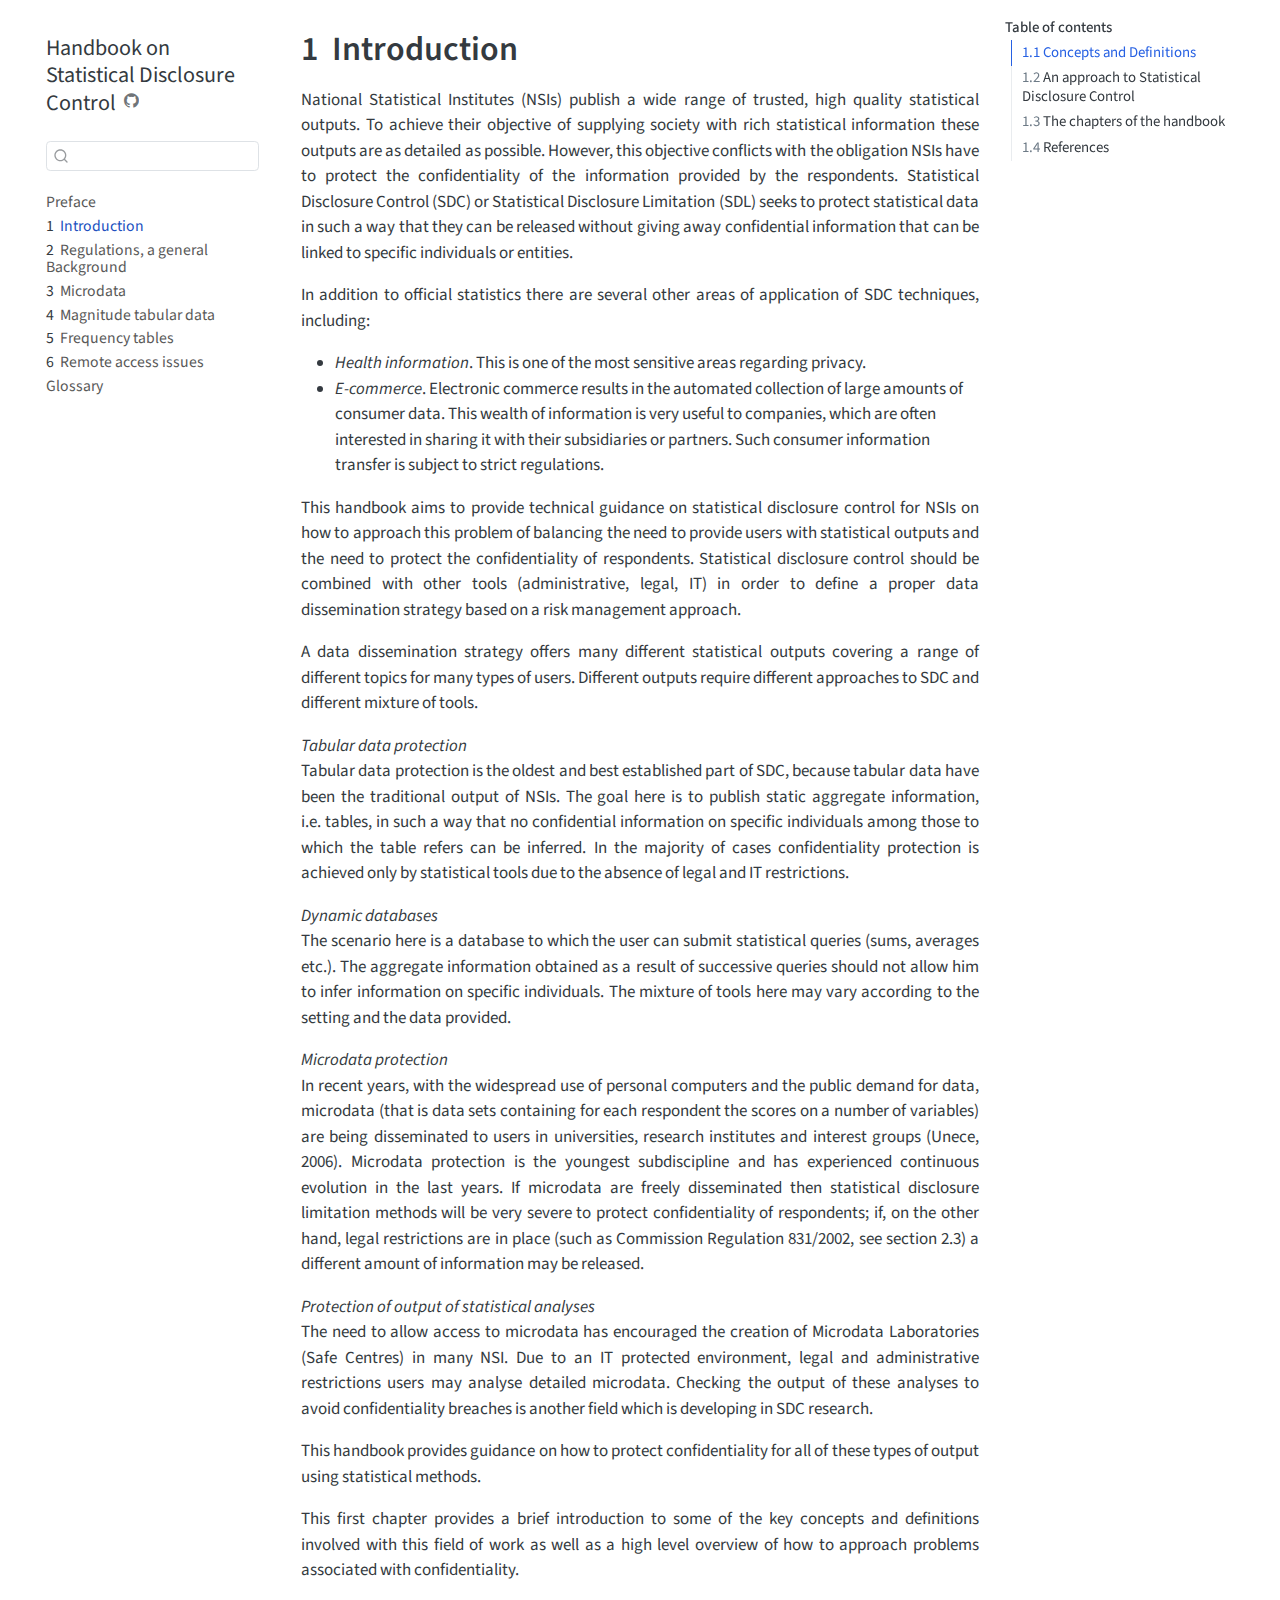
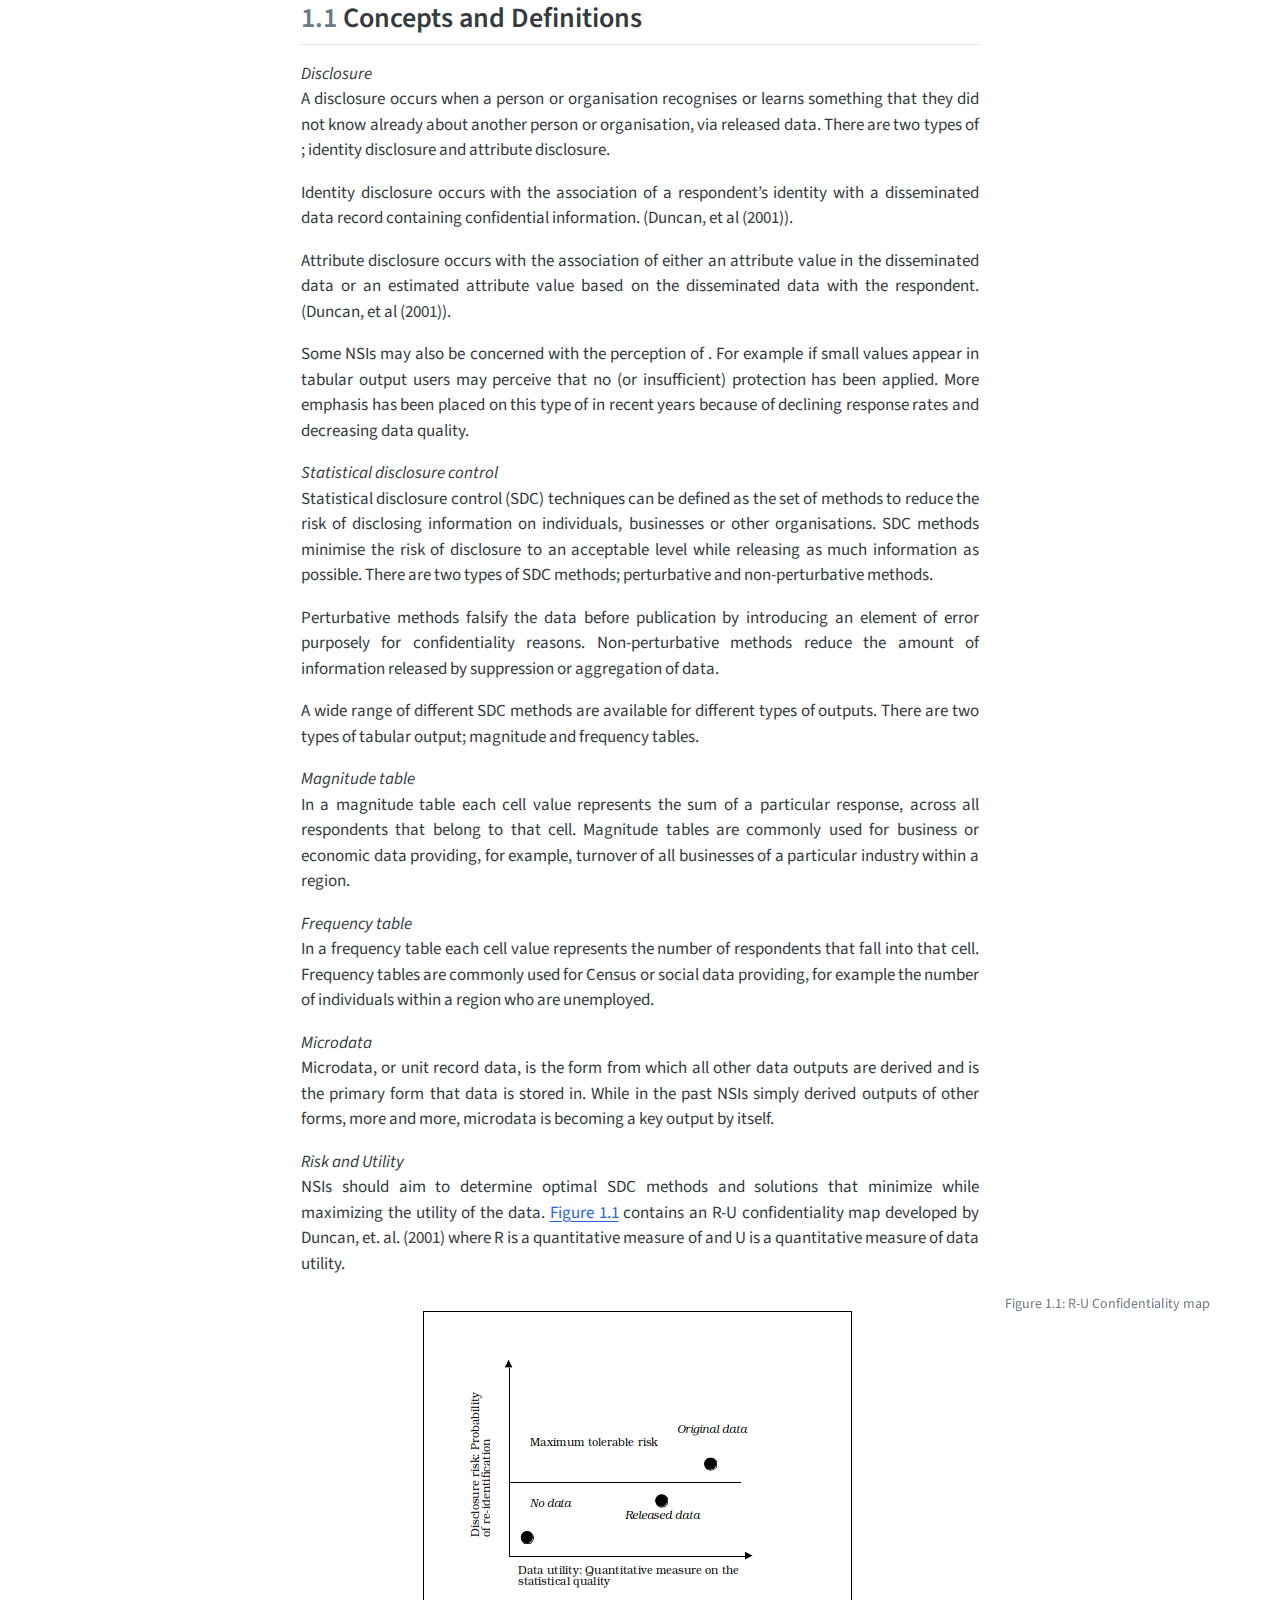
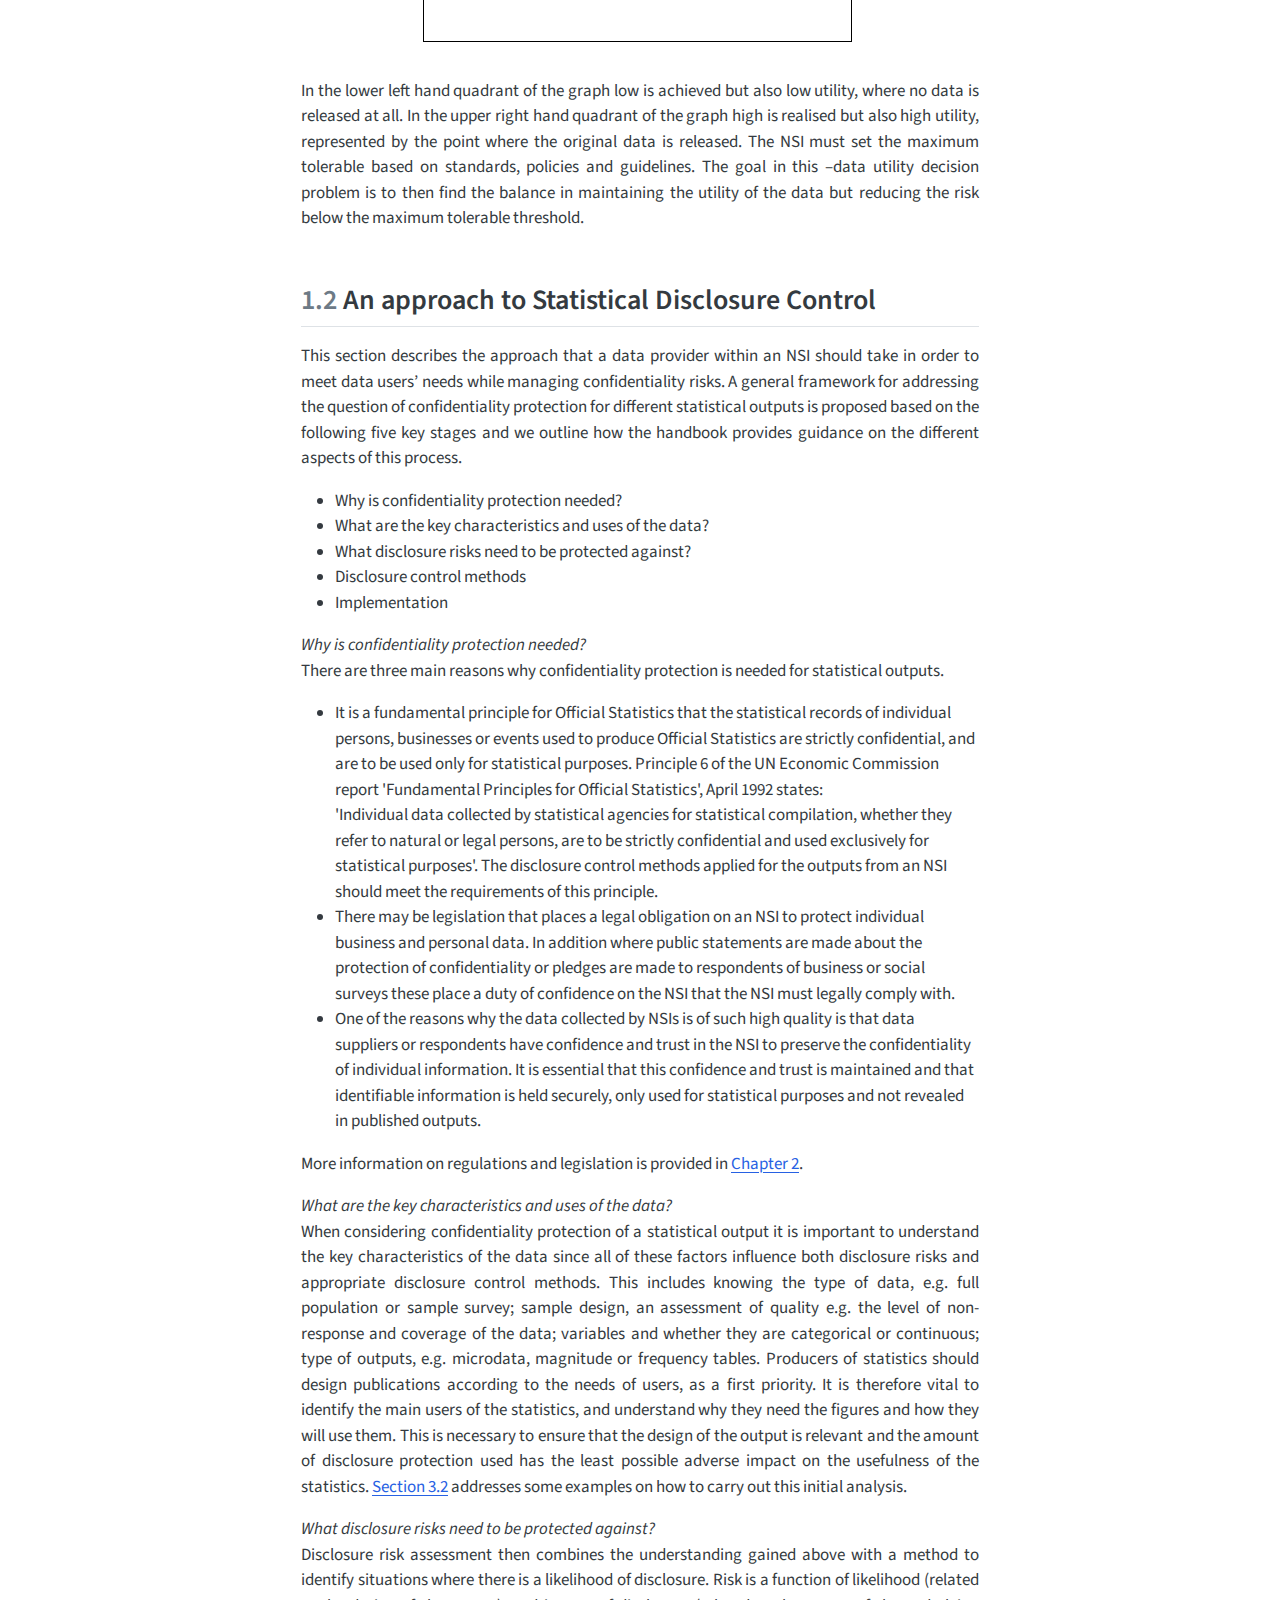
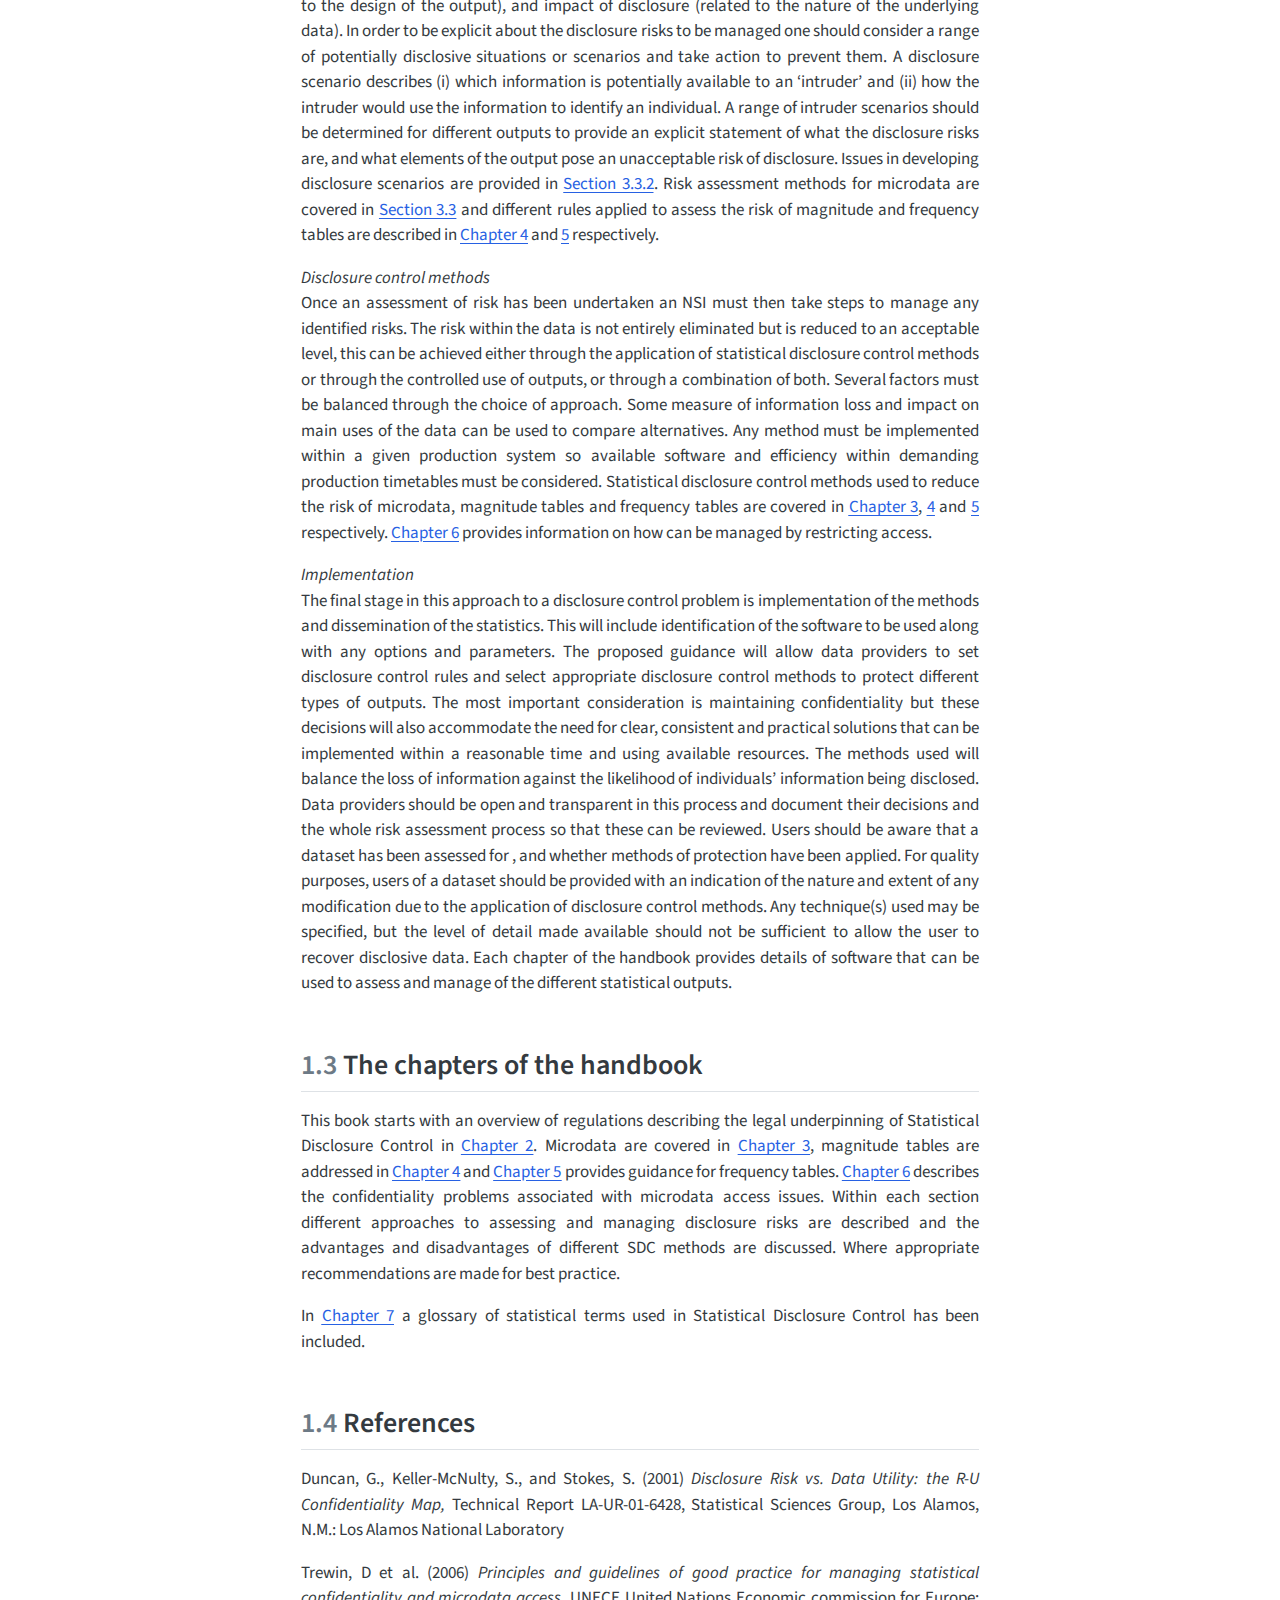
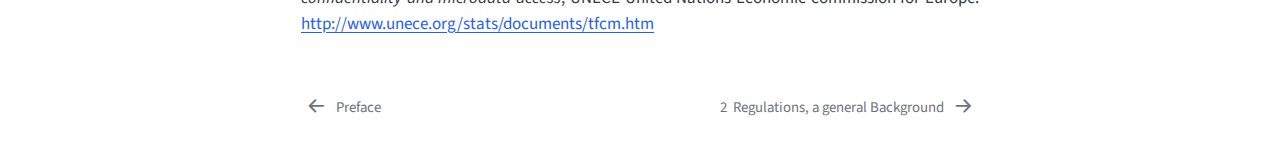
==== 01-Introduction.html @ 97f68f84 "Built site for gh-pages" ====
<!DOCTYPE html>
<html xmlns="http://www.w3.org/1999/xhtml" lang="en" xml:lang="en"><head>

<meta charset="utf-8">
<meta name="generator" content="quarto-1.5.56">

<meta name="viewport" content="width=device-width, initial-scale=1.0, user-scalable=yes">


<title>1&nbsp; Introduction – Handbook on Statistical Disclosure Control</title>
<style>
code{white-space: pre-wrap;}
span.smallcaps{font-variant: small-caps;}
div.columns{display: flex; gap: min(4vw, 1.5em);}
div.column{flex: auto; overflow-x: auto;}
div.hanging-indent{margin-left: 1.5em; text-indent: -1.5em;}
ul.task-list{list-style: none;}
ul.task-list li input[type="checkbox"] {
  width: 0.8em;
  margin: 0 0.8em 0.2em -1em; /* quarto-specific, see https://github.com/quarto-dev/quarto-cli/issues/4556 */ 
  vertical-align: middle;
}
</style>


<script src="site_libs/quarto-nav/quarto-nav.js"></script>
<script src="site_libs/quarto-nav/headroom.min.js"></script>
<script src="site_libs/clipboard/clipboard.min.js"></script>
<script src="site_libs/quarto-search/autocomplete.umd.js"></script>
<script src="site_libs/quarto-search/fuse.min.js"></script>
<script src="site_libs/quarto-search/quarto-search.js"></script>
<meta name="quarto:offset" content="./">
<link href="./02-regulations.html" rel="next">
<link href="./index.html" rel="prev">
<script src="site_libs/quarto-html/quarto.js"></script>
<script src="site_libs/quarto-html/popper.min.js"></script>
<script src="site_libs/quarto-html/tippy.umd.min.js"></script>
<script src="site_libs/quarto-html/anchor.min.js"></script>
<link href="site_libs/quarto-html/tippy.css" rel="stylesheet">
<link href="site_libs/quarto-html/quarto-syntax-highlighting.css" rel="stylesheet" id="quarto-text-highlighting-styles">
<script src="site_libs/bootstrap/bootstrap.min.js"></script>
<link href="site_libs/bootstrap/bootstrap-icons.css" rel="stylesheet">
<link href="site_libs/bootstrap/bootstrap.min.css" rel="stylesheet" id="quarto-bootstrap" data-mode="light">
<script id="quarto-search-options" type="application/json">{
  "location": "sidebar",
  "copy-button": false,
  "collapse-after": 3,
  "panel-placement": "start",
  "type": "textbox",
  "limit": 50,
  "keyboard-shortcut": [
    "f",
    "/",
    "s"
  ],
  "show-item-context": false,
  "language": {
    "search-no-results-text": "No results",
    "search-matching-documents-text": "matching documents",
    "search-copy-link-title": "Copy link to search",
    "search-hide-matches-text": "Hide additional matches",
    "search-more-match-text": "more match in this document",
    "search-more-matches-text": "more matches in this document",
    "search-clear-button-title": "Clear",
    "search-text-placeholder": "",
    "search-detached-cancel-button-title": "Cancel",
    "search-submit-button-title": "Submit",
    "search-label": "Search"
  }
}</script>


</head>

<body class="nav-sidebar floating slimcontent">

<div id="quarto-search-results"></div>
  <header id="quarto-header" class="headroom fixed-top">
  <nav class="quarto-secondary-nav">
    <div class="container-fluid d-flex">
      <button type="button" class="quarto-btn-toggle btn" data-bs-toggle="collapse" role="button" data-bs-target=".quarto-sidebar-collapse-item" aria-controls="quarto-sidebar" aria-expanded="false" aria-label="Toggle sidebar navigation" onclick="if (window.quartoToggleHeadroom) { window.quartoToggleHeadroom(); }">
        <i class="bi bi-layout-text-sidebar-reverse"></i>
      </button>
        <nav class="quarto-page-breadcrumbs" aria-label="breadcrumb"><ol class="breadcrumb"><li class="breadcrumb-item"><a href="./01-Introduction.html"><span class="chapter-number">1</span>&nbsp; <span class="chapter-title">Introduction</span></a></li></ol></nav>
        <a class="flex-grow-1" role="navigation" data-bs-toggle="collapse" data-bs-target=".quarto-sidebar-collapse-item" aria-controls="quarto-sidebar" aria-expanded="false" aria-label="Toggle sidebar navigation" onclick="if (window.quartoToggleHeadroom) { window.quartoToggleHeadroom(); }">      
        </a>
      <button type="button" class="btn quarto-search-button" aria-label="Search" onclick="window.quartoOpenSearch();">
        <i class="bi bi-search"></i>
      </button>
    </div>
  </nav>
</header>
<!-- content -->
<div id="quarto-content" class="quarto-container page-columns page-rows-contents page-layout-article">
<!-- sidebar -->
  <nav id="quarto-sidebar" class="sidebar collapse collapse-horizontal quarto-sidebar-collapse-item sidebar-navigation floating overflow-auto">
    <div class="pt-lg-2 mt-2 text-left sidebar-header">
    <div class="sidebar-title mb-0 py-0">
      <a href="./">Handbook on Statistical Disclosure Control</a> 
        <div class="sidebar-tools-main">
    <a href="https://github.com/julienjamme/handbook_sdc_from_doc_to_md" title="Source Code" class="quarto-navigation-tool px-1" aria-label="Source Code"><i class="bi bi-github"></i></a>
</div>
    </div>
      </div>
        <div class="mt-2 flex-shrink-0 align-items-center">
        <div class="sidebar-search">
        <div id="quarto-search" class="" title="Search"></div>
        </div>
        </div>
    <div class="sidebar-menu-container"> 
    <ul class="list-unstyled mt-1">
        <li class="sidebar-item">
  <div class="sidebar-item-container"> 
  <a href="./index.html" class="sidebar-item-text sidebar-link">
 <span class="menu-text">Preface</span></a>
  </div>
</li>
        <li class="sidebar-item">
  <div class="sidebar-item-container"> 
  <a href="./01-Introduction.html" class="sidebar-item-text sidebar-link active">
 <span class="menu-text"><span class="chapter-number">1</span>&nbsp; <span class="chapter-title">Introduction</span></span></a>
  </div>
</li>
        <li class="sidebar-item">
  <div class="sidebar-item-container"> 
  <a href="./02-regulations.html" class="sidebar-item-text sidebar-link">
 <span class="menu-text"><span class="chapter-number">2</span>&nbsp; <span class="chapter-title">Regulations, a general Background</span></span></a>
  </div>
</li>
        <li class="sidebar-item">
  <div class="sidebar-item-container"> 
  <a href="./03-microdata.html" class="sidebar-item-text sidebar-link">
 <span class="menu-text"><span class="chapter-number">3</span>&nbsp; <span class="chapter-title">Microdata</span></span></a>
  </div>
</li>
        <li class="sidebar-item">
  <div class="sidebar-item-container"> 
  <a href="./04-magnitude-tabular-data.html" class="sidebar-item-text sidebar-link">
 <span class="menu-text"><span class="chapter-number">4</span>&nbsp; <span class="chapter-title">Magnitude tabular data</span></span></a>
  </div>
</li>
        <li class="sidebar-item">
  <div class="sidebar-item-container"> 
  <a href="./05-frequency-tables.html" class="sidebar-item-text sidebar-link">
 <span class="menu-text"><span class="chapter-number">5</span>&nbsp; <span class="chapter-title">Frequency tables</span></span></a>
  </div>
</li>
        <li class="sidebar-item">
  <div class="sidebar-item-container"> 
  <a href="./06-remote-access-issues.html" class="sidebar-item-text sidebar-link">
 <span class="menu-text"><span class="chapter-number">6</span>&nbsp; <span class="chapter-title">Remote access issues</span></span></a>
  </div>
</li>
        <li class="sidebar-item">
  <div class="sidebar-item-container"> 
  <a href="./07-glossary.html" class="sidebar-item-text sidebar-link">
 <span class="menu-text">Glossary</span></a>
  </div>
</li>
    </ul>
    </div>
</nav>
<div id="quarto-sidebar-glass" class="quarto-sidebar-collapse-item" data-bs-toggle="collapse" data-bs-target=".quarto-sidebar-collapse-item"></div>
<!-- margin-sidebar -->
    <div id="quarto-margin-sidebar" class="sidebar margin-sidebar">
        <nav id="TOC" role="doc-toc" class="toc-active">
    <h2 id="toc-title">Table of contents</h2>
   
  <ul>
  <li><a href="#sec-concepts-and-definitions" id="toc-sec-concepts-and-definitions" class="nav-link active" data-scroll-target="#sec-concepts-and-definitions"><span class="header-section-number">1.1</span> Concepts and Definitions</a></li>
  <li><a href="#sec-5-stages" id="toc-sec-5-stages" class="nav-link" data-scroll-target="#sec-5-stages"><span class="header-section-number">1.2</span> An approach to Statistical Disclosure Control</a></li>
  <li><a href="#the-chapters-of-the-handbook" id="toc-the-chapters-of-the-handbook" class="nav-link" data-scroll-target="#the-chapters-of-the-handbook"><span class="header-section-number">1.3</span> The chapters of the handbook</a></li>
  <li><a href="#references" id="toc-references" class="nav-link" data-scroll-target="#references"><span class="header-section-number">1.4</span> References</a></li>
  </ul>
</nav>
    </div>
<!-- main -->
<main class="content page-columns page-full" id="quarto-document-content">

<header id="title-block-header" class="quarto-title-block default">
<div class="quarto-title">
<h1 class="title"><span class="chapter-number">1</span>&nbsp; <span class="chapter-title">Introduction</span></h1>
</div>



<div class="quarto-title-meta">

    
  
    
  </div>
  


</header>


<p>National Statistical Institutes (NSIs) publish a wide range of trusted, high quality statistical outputs. To achieve their objective of supplying society with rich statistical information these outputs are as detailed as possible. However, this objective conflicts with the obligation NSIs have to protect the confidentiality of the information provided by the respondents. Statistical Disclosure Control (SDC) or Statistical Disclosure Limitation (SDL) seeks to protect statistical data in such a way that they can be released without giving away confidential information that can be linked to specific individuals or entities.</p>
<p>In addition to official statistics there are several other areas of application of SDC techniques, including:</p>
<ul>
<li><em>Health information</em>. This is one of the most sensitive areas regarding privacy.</li>
<li><em>E-commerce</em>. Electronic commerce results in the automated collection of large amounts of consumer data. This wealth of information is very useful to companies, which are often interested in sharing it with their subsidiaries or partners. Such consumer information transfer is subject to strict regulations.</li>
</ul>
<p>This handbook aims to provide technical guidance on statistical disclosure control for NSIs on how to approach this problem of balancing the need to provide users with statistical outputs and the need to protect the confidentiality of respondents. Statistical disclosure control should be combined with other tools (administrative, legal, IT) in order to define a proper data dissemination strategy based on a risk management approach.</p>
<p>A data dissemination strategy offers many different statistical outputs covering a range of different topics for many types of users. Different outputs require different approaches to SDC and different mixture of tools.</p>
<p><em>Tabular data protection</em><br>
Tabular data protection is the oldest and best established part of SDC, because tabular data have been the traditional output of NSIs. The goal here is to publish static aggregate information, i.e.&nbsp;tables, in such a way that no confidential information on specific individuals among those to which the table refers can be inferred. In the majority of cases confidentiality protection is achieved only by statistical tools due to the absence of legal and IT restrictions.</p>
<p><em>Dynamic databases</em><br>
The scenario here is a database to which the user can submit statistical queries (sums, averages etc.). The aggregate information obtained as a result of successive queries should not allow him to infer information on specific individuals. The mixture of tools here may vary according to the setting and the data provided.</p>
<p><em>Microdata protection</em><br>
In recent years, with the widespread use of personal computers and the public demand for data, microdata (that is data sets containing for each respondent the scores on a number of variables) are being disseminated to users in universities, research institutes and interest groups (Unece, 2006). Microdata protection is the youngest subdiscipline and has experienced continuous evolution in the last years. If microdata are freely disseminated then statistical disclosure limitation methods will be very severe to protect confidentiality of respondents; if, on the other hand, legal restrictions are in place (such as Commission Regulation 831/2002, see section 2.3) a different amount of information may be released.</p>
<p><em>Protection of output of statistical analyses</em><br>
The need to allow access to microdata has encouraged the creation of Microdata Laboratories (Safe Centres) in many NSI. Due to an IT protected environment, legal and administrative restrictions users may analyse detailed microdata. Checking the output of these analyses to avoid confidentiality breaches is another field which is developing in SDC research.</p>
<p>This handbook provides guidance on how to protect confidentiality for all of these types of output using statistical methods.</p>
<p>This first chapter provides a brief introduction to some of the key concepts and definitions involved with this field of work as well as a high level overview of how to approach problems associated with confidentiality.</p>
<section id="sec-concepts-and-definitions" class="level2 page-columns page-full" data-number="1.1">
<h2 data-number="1.1" class="anchored" data-anchor-id="sec-concepts-and-definitions"><span class="header-section-number">1.1</span> Concepts and Definitions</h2>
<p><em>Disclosure</em><br>
A disclosure occurs when a person or organisation recognises or learns something that they did not know already about another person or organisation, via released data. There are two types of ; identity disclosure and attribute disclosure.</p>
<p>Identity disclosure occurs with the association of a respondent’s identity with a disseminated data record containing confidential information. (Duncan, et al (2001)).</p>
<p>Attribute disclosure occurs with the association of either an attribute value in the disseminated data or an estimated attribute value based on the disseminated data with the respondent. (Duncan, et al (2001)).</p>
<p>Some NSIs may also be concerned with the perception of . For example if small values appear in tabular output users may perceive that no (or insufficient) protection has been applied. More emphasis has been placed on this type of in recent years because of declining response rates and decreasing data quality.</p>
<p><em>Statistical disclosure control</em><br>
Statistical disclosure control (SDC) techniques can be defined as the set of methods to reduce the risk of disclosing information on individuals, businesses or other organisations. SDC methods minimise the risk of disclosure to an acceptable level while releasing as much information as possible. There are two types of SDC methods; perturbative and non-perturbative methods.</p>
<p>Perturbative methods falsify the data before publication by introducing an element of error purposely for confidentiality reasons. Non-perturbative methods reduce the amount of information released by suppression or aggregation of data.</p>
<p>A wide range of different SDC methods are available for different types of outputs. There are two types of tabular output; magnitude and frequency tables.</p>
<p><em>Magnitude table</em><br>
In a magnitude table each cell value represents the sum of a particular response, across all respondents that belong to that cell. Magnitude tables are commonly used for business or economic data providing, for example, turnover of all businesses of a particular industry within a region.</p>
<p><em>Frequency table</em><br>
In a frequency table each cell value represents the number of respondents that fall into that cell. Frequency tables are commonly used for Census or social data providing, for example the number of individuals within a region who are unemployed.</p>
<p><em>Microdata</em><br>
Microdata, or unit record data, is the form from which all other data outputs are derived and is the primary form that data is stored in. While in the past NSIs simply derived outputs of other forms, more and more, microdata is becoming a key output by itself.</p>
<p><em>Risk and Utility</em><br>
NSIs should aim to determine optimal SDC methods and solutions that minimize while maximizing the utility of the data. <a href="#fig-R-U-map" class="quarto-xref">Figure&nbsp;<span>1.1</span></a> contains an R-U confidentiality map developed by Duncan, et. al.&nbsp;(2001) where R is a quantitative measure of and U is a quantitative measure of data utility.</p>
<div id="fig-R-U-map" class="quarto-float quarto-figure quarto-figure-center anchored page-columns page-full">
<figure class="quarto-float quarto-float-fig figure page-columns page-full">
<div aria-describedby="fig-R-U-map-caption-0ceaefa1-69ba-4598-a22c-09a6ac19f8ca">
<img src="Images/media/intro_RU_map.png" class="img-fluid figure-img">
</div>
<figcaption class="quarto-float-caption-margin quarto-float-caption quarto-float-fig margin-caption" id="fig-R-U-map-caption-0ceaefa1-69ba-4598-a22c-09a6ac19f8ca">
Figure&nbsp;1.1: R-U Confidentiality map
</figcaption>
</figure>
</div>
<p>In the lower left hand quadrant of the graph low is achieved but also low utility, where no data is released at all. In the upper right hand quadrant of the graph high is realised but also high utility, represented by the point where the original data is released. The NSI must set the maximum tolerable based on standards, policies and guidelines. The goal in this –data utility decision problem is to then find the balance in maintaining the utility of the data but reducing the risk below the maximum tolerable threshold.</p>
</section>
<section id="sec-5-stages" class="level2" data-number="1.2">
<h2 data-number="1.2" class="anchored" data-anchor-id="sec-5-stages"><span class="header-section-number">1.2</span> An approach to Statistical Disclosure Control</h2>
<p>This section describes the approach that a data provider within an NSI should take in order to meet data users’ needs while managing confidentiality risks. A general framework for addressing the question of confidentiality protection for different statistical outputs is proposed based on the following five key stages and we outline how the handbook provides guidance on the different aspects of this process.</p>
<ul>
<li>Why is confidentiality protection needed?</li>
<li>What are the key characteristics and uses of the data?</li>
<li>What disclosure risks need to be protected against?</li>
<li>Disclosure control methods</li>
<li>Implementation</li>
</ul>
<p><em>Why is confidentiality protection needed?</em><br>
There are three main reasons why confidentiality protection is needed for statistical outputs.</p>
<ul>
<li>It is a fundamental principle for Official Statistics that the statistical records of individual persons, businesses or events used to produce Official Statistics are strictly confidential, and are to be used only for statistical purposes. Principle 6 of the UN Economic Commission report 'Fundamental Principles for Official Statistics', April 1992 states:<br>
'Individual data collected by statistical agencies for statistical compilation, whether they refer to natural or legal persons, are to be strictly confidential and used exclusively for statistical purposes'. The disclosure control methods applied for the outputs from an NSI should meet the requirements of this principle.</li>
<li>There may be legislation that places a legal obligation on an NSI to protect individual business and personal data. In addition where public statements are made about the protection of confidentiality or pledges are made to respondents of business or social surveys these place a duty of confidence on the NSI that the NSI must legally comply with.</li>
<li>One of the reasons why the data collected by NSIs is of such high quality is that data suppliers or respondents have confidence and trust in the NSI to preserve the confidentiality of individual information. It is essential that this confidence and trust is maintained and that identifiable information is held securely, only used for statistical purposes and not revealed in published outputs.</li>
</ul>
<p>More information on regulations and legislation is provided in <a href="02-regulations.html"><u>Chapter 2</u></a>.</p>
<p><em>What are the key characteristics and uses of the data?</em><br>
When considering confidentiality protection of a statistical output it is important to understand the key characteristics of the data since all of these factors influence both disclosure risks and appropriate disclosure control methods. This includes knowing the type of data, e.g.&nbsp;full population or sample survey; sample design, an assessment of quality e.g.&nbsp;the level of non-response and coverage of the data; variables and whether they are categorical or continuous; type of outputs, e.g.&nbsp;microdata, magnitude or frequency tables. Producers of statistics should design publications according to the needs of users, as a first priority. It is therefore vital to identify the main users of the statistics, and understand why they need the figures and how they will use them. This is necessary to ensure that the design of the output is relevant and the amount of disclosure protection used has the least possible adverse impact on the usefulness of the statistics. <a href="03-microdata.html#sec-roadmap" class="quarto-xref"><span>Section 3.2</span></a> addresses some examples on how to carry out this initial analysis.</p>
<p><em>What disclosure risks need to be protected against?</em><br>
Disclosure risk assessment then combines the understanding gained above with a method to identify situations where there is a likelihood of disclosure. Risk is a function of likelihood (related to the design of the output), and impact of disclosure (related to the nature of the underlying data). In order to be explicit about the disclosure risks to be managed one should consider a range of potentially disclosive situations or scenarios and take action to prevent them. A disclosure scenario describes (i) which information is potentially available to an ‘intruder’ and (ii) how the intruder would use the information to identify an individual. A range of intruder scenarios should be determined for different outputs to provide an explicit statement of what the disclosure risks are, and what elements of the output pose an unacceptable risk of disclosure. Issues in developing disclosure scenarios are provided in <a href="03-microdata.html#sec-disclosure-risk-scenarios" class="quarto-xref"><span>Section 3.3.2</span></a>. Risk assessment methods for microdata are covered in <a href="03-microdata.html#sec-risk-assessment" class="quarto-xref"><span>Section 3.3</span></a> and different rules applied to assess the risk of magnitude and frequency tables are described in <a href="04-magnitude-tabular-data.html"><u>Chapter 4</u></a> and <a href="05-frequency-tables.html"><u>5</u></a> respectively.</p>
<p><em>Disclosure control methods</em><br>
Once an assessment of risk has been undertaken an NSI must then take steps to manage any identified risks. The risk within the data is not entirely eliminated but is reduced to an acceptable level, this can be achieved either through the application of statistical disclosure control methods or through the controlled use of outputs, or through a combination of both. Several factors must be balanced through the choice of approach. Some measure of information loss and impact on main uses of the data can be used to compare alternatives. Any method must be implemented within a given production system so available software and efficiency within demanding production timetables must be considered. Statistical disclosure control methods used to reduce the risk of microdata, magnitude tables and frequency tables are covered in <a href="03-microdata.html"><u>Chapter 3</u></a>, <a href="04-magnitude-tabular-data.html"><u>4</u></a> and <a href="05-frequency-tables.html"><u>5</u></a> respectively. <a href="06-remote-access-issues.html"><u>Chapter 6</u></a> provides information on how can be managed by restricting access.</p>
<p><em>Implementation</em><br>
The final stage in this approach to a disclosure control problem is implementation of the methods and dissemination of the statistics. This will include identification of the software to be used along with any options and parameters. The proposed guidance will allow data providers to set disclosure control rules and select appropriate disclosure control methods to protect different types of outputs. The most important consideration is maintaining confidentiality but these decisions will also accommodate the need for clear, consistent and practical solutions that can be implemented within a reasonable time and using available resources. The methods used will balance the loss of information against the likelihood of individuals’ information being disclosed. Data providers should be open and transparent in this process and document their decisions and the whole risk assessment process so that these can be reviewed. Users should be aware that a dataset has been assessed for , and whether methods of protection have been applied. For quality purposes, users of a dataset should be provided with an indication of the nature and extent of any modification due to the application of disclosure control methods. Any technique(s) used may be specified, but the level of detail made available should not be sufficient to allow the user to recover disclosive data. Each chapter of the handbook provides details of software that can be used to assess and manage of the different statistical outputs.</p>
</section>
<section id="the-chapters-of-the-handbook" class="level2" data-number="1.3">
<h2 data-number="1.3" class="anchored" data-anchor-id="the-chapters-of-the-handbook"><span class="header-section-number">1.3</span> The chapters of the handbook</h2>
<p>This book starts with an overview of regulations describing the legal underpinning of Statistical Disclosure Control in <a href="02-regulations.html"><u>Chapter 2</u></a>. Microdata are covered in <a href="03-microdata.html"><u>Chapter 3</u></a>, magnitude tables are addressed in <a href="04-magnitude-tabular-data.html"><u>Chapter 4</u></a> and <a href="05-frequency-tables.html"><u>Chapter 5</u></a> provides guidance for frequency tables. <a href="06-remote-access-issues.html"><u>Chapter 6</u></a> describes the confidentiality problems associated with microdata access issues. Within each section different approaches to assessing and managing disclosure risks are described and the advantages and disadvantages of different SDC methods are discussed. Where appropriate recommendations are made for best practice.</p>
<p>In <a href="07-glossary.html"><u>Chapter 7</u></a> a glossary of statistical terms used in Statistical Disclosure Control has been included.</p>
</section>
<section id="references" class="level2" data-number="1.4">
<h2 data-number="1.4" class="anchored" data-anchor-id="references"><span class="header-section-number">1.4</span> References</h2>
<p>Duncan, G., Keller-McNulty, S., and Stokes, S. (2001) <em>Disclosure Risk vs.&nbsp;Data Utility: the R-U Confidentiality Map,</em> Technical Report LA-UR-01-6428, Statistical Sciences Group, Los Alamos, N.M.: Los Alamos National Laboratory</p>
<p>Trewin, D et al.&nbsp;(2006) <em>Principles and guidelines of good practice for managing statistical confidentiality and microdata access</em>, UNECE United Nations Economic commission for Europe: <a href="http://www.unece.org/stats/documents/tfcm.htm"><u>http://www.unece.org/stats/documents/tfcm.htm</u></a></p>


</section>

</main> <!-- /main -->
<script id="quarto-html-after-body" type="application/javascript">
window.document.addEventListener("DOMContentLoaded", function (event) {
  const toggleBodyColorMode = (bsSheetEl) => {
    const mode = bsSheetEl.getAttribute("data-mode");
    const bodyEl = window.document.querySelector("body");
    if (mode === "dark") {
      bodyEl.classList.add("quarto-dark");
      bodyEl.classList.remove("quarto-light");
    } else {
      bodyEl.classList.add("quarto-light");
      bodyEl.classList.remove("quarto-dark");
    }
  }
  const toggleBodyColorPrimary = () => {
    const bsSheetEl = window.document.querySelector("link#quarto-bootstrap");
    if (bsSheetEl) {
      toggleBodyColorMode(bsSheetEl);
    }
  }
  toggleBodyColorPrimary();  
  const icon = "";
  const anchorJS = new window.AnchorJS();
  anchorJS.options = {
    placement: 'right',
    icon: icon
  };
  anchorJS.add('.anchored');
  const isCodeAnnotation = (el) => {
    for (const clz of el.classList) {
      if (clz.startsWith('code-annotation-')) {                     
        return true;
      }
    }
    return false;
  }
  const onCopySuccess = function(e) {
    // button target
    const button = e.trigger;
    // don't keep focus
    button.blur();
    // flash "checked"
    button.classList.add('code-copy-button-checked');
    var currentTitle = button.getAttribute("title");
    button.setAttribute("title", "Copied!");
    let tooltip;
    if (window.bootstrap) {
      button.setAttribute("data-bs-toggle", "tooltip");
      button.setAttribute("data-bs-placement", "left");
      button.setAttribute("data-bs-title", "Copied!");
      tooltip = new bootstrap.Tooltip(button, 
        { trigger: "manual", 
          customClass: "code-copy-button-tooltip",
          offset: [0, -8]});
      tooltip.show();    
    }
    setTimeout(function() {
      if (tooltip) {
        tooltip.hide();
        button.removeAttribute("data-bs-title");
        button.removeAttribute("data-bs-toggle");
        button.removeAttribute("data-bs-placement");
      }
      button.setAttribute("title", currentTitle);
      button.classList.remove('code-copy-button-checked');
    }, 1000);
    // clear code selection
    e.clearSelection();
  }
  const getTextToCopy = function(trigger) {
      const codeEl = trigger.previousElementSibling.cloneNode(true);
      for (const childEl of codeEl.children) {
        if (isCodeAnnotation(childEl)) {
          childEl.remove();
        }
      }
      return codeEl.innerText;
  }
  const clipboard = new window.ClipboardJS('.code-copy-button:not([data-in-quarto-modal])', {
    text: getTextToCopy
  });
  clipboard.on('success', onCopySuccess);
  if (window.document.getElementById('quarto-embedded-source-code-modal')) {
    // For code content inside modals, clipBoardJS needs to be initialized with a container option
    // TODO: Check when it could be a function (https://github.com/zenorocha/clipboard.js/issues/860)
    const clipboardModal = new window.ClipboardJS('.code-copy-button[data-in-quarto-modal]', {
      text: getTextToCopy,
      container: window.document.getElementById('quarto-embedded-source-code-modal')
    });
    clipboardModal.on('success', onCopySuccess);
  }
    var localhostRegex = new RegExp(/^(?:http|https):\/\/localhost\:?[0-9]*\//);
    var mailtoRegex = new RegExp(/^mailto:/);
      var filterRegex = new RegExp('/' + window.location.host + '/');
    var isInternal = (href) => {
        return filterRegex.test(href) || localhostRegex.test(href) || mailtoRegex.test(href);
    }
    // Inspect non-navigation links and adorn them if external
 	var links = window.document.querySelectorAll('a[href]:not(.nav-link):not(.navbar-brand):not(.toc-action):not(.sidebar-link):not(.sidebar-item-toggle):not(.pagination-link):not(.no-external):not([aria-hidden]):not(.dropdown-item):not(.quarto-navigation-tool):not(.about-link)');
    for (var i=0; i<links.length; i++) {
      const link = links[i];
      if (!isInternal(link.href)) {
        // undo the damage that might have been done by quarto-nav.js in the case of
        // links that we want to consider external
        if (link.dataset.originalHref !== undefined) {
          link.href = link.dataset.originalHref;
        }
      }
    }
  function tippyHover(el, contentFn, onTriggerFn, onUntriggerFn) {
    const config = {
      allowHTML: true,
      maxWidth: 500,
      delay: 100,
      arrow: false,
      appendTo: function(el) {
          return el.parentElement;
      },
      interactive: true,
      interactiveBorder: 10,
      theme: 'quarto',
      placement: 'bottom-start',
    };
    if (contentFn) {
      config.content = contentFn;
    }
    if (onTriggerFn) {
      config.onTrigger = onTriggerFn;
    }
    if (onUntriggerFn) {
      config.onUntrigger = onUntriggerFn;
    }
    window.tippy(el, config); 
  }
  const noterefs = window.document.querySelectorAll('a[role="doc-noteref"]');
  for (var i=0; i<noterefs.length; i++) {
    const ref = noterefs[i];
    tippyHover(ref, function() {
      // use id or data attribute instead here
      let href = ref.getAttribute('data-footnote-href') || ref.getAttribute('href');
      try { href = new URL(href).hash; } catch {}
      const id = href.replace(/^#\/?/, "");
      const note = window.document.getElementById(id);
      if (note) {
        return note.innerHTML;
      } else {
        return "";
      }
    });
  }
  const xrefs = window.document.querySelectorAll('a.quarto-xref');
  const processXRef = (id, note) => {
    // Strip column container classes
    const stripColumnClz = (el) => {
      el.classList.remove("page-full", "page-columns");
      if (el.children) {
        for (const child of el.children) {
          stripColumnClz(child);
        }
      }
    }
    stripColumnClz(note)
    if (id === null || id.startsWith('sec-')) {
      // Special case sections, only their first couple elements
      const container = document.createElement("div");
      if (note.children && note.children.length > 2) {
        container.appendChild(note.children[0].cloneNode(true));
        for (let i = 1; i < note.children.length; i++) {
          const child = note.children[i];
          if (child.tagName === "P" && child.innerText === "") {
            continue;
          } else {
            container.appendChild(child.cloneNode(true));
            break;
          }
        }
        if (window.Quarto?.typesetMath) {
          window.Quarto.typesetMath(container);
        }
        return container.innerHTML
      } else {
        if (window.Quarto?.typesetMath) {
          window.Quarto.typesetMath(note);
        }
        return note.innerHTML;
      }
    } else {
      // Remove any anchor links if they are present
      const anchorLink = note.querySelector('a.anchorjs-link');
      if (anchorLink) {
        anchorLink.remove();
      }
      if (window.Quarto?.typesetMath) {
        window.Quarto.typesetMath(note);
      }
      // TODO in 1.5, we should make sure this works without a callout special case
      if (note.classList.contains("callout")) {
        return note.outerHTML;
      } else {
        return note.innerHTML;
      }
    }
  }
  for (var i=0; i<xrefs.length; i++) {
    const xref = xrefs[i];
    tippyHover(xref, undefined, function(instance) {
      instance.disable();
      let url = xref.getAttribute('href');
      let hash = undefined; 
      if (url.startsWith('#')) {
        hash = url;
      } else {
        try { hash = new URL(url).hash; } catch {}
      }
      if (hash) {
        const id = hash.replace(/^#\/?/, "");
        const note = window.document.getElementById(id);
        if (note !== null) {
          try {
            const html = processXRef(id, note.cloneNode(true));
            instance.setContent(html);
          } finally {
            instance.enable();
            instance.show();
          }
        } else {
          // See if we can fetch this
          fetch(url.split('#')[0])
          .then(res => res.text())
          .then(html => {
            const parser = new DOMParser();
            const htmlDoc = parser.parseFromString(html, "text/html");
            const note = htmlDoc.getElementById(id);
            if (note !== null) {
              const html = processXRef(id, note);
              instance.setContent(html);
            } 
          }).finally(() => {
            instance.enable();
            instance.show();
          });
        }
      } else {
        // See if we can fetch a full url (with no hash to target)
        // This is a special case and we should probably do some content thinning / targeting
        fetch(url)
        .then(res => res.text())
        .then(html => {
          const parser = new DOMParser();
          const htmlDoc = parser.parseFromString(html, "text/html");
          const note = htmlDoc.querySelector('main.content');
          if (note !== null) {
            // This should only happen for chapter cross references
            // (since there is no id in the URL)
            // remove the first header
            if (note.children.length > 0 && note.children[0].tagName === "HEADER") {
              note.children[0].remove();
            }
            const html = processXRef(null, note);
            instance.setContent(html);
          } 
        }).finally(() => {
          instance.enable();
          instance.show();
        });
      }
    }, function(instance) {
    });
  }
      let selectedAnnoteEl;
      const selectorForAnnotation = ( cell, annotation) => {
        let cellAttr = 'data-code-cell="' + cell + '"';
        let lineAttr = 'data-code-annotation="' +  annotation + '"';
        const selector = 'span[' + cellAttr + '][' + lineAttr + ']';
        return selector;
      }
      const selectCodeLines = (annoteEl) => {
        const doc = window.document;
        const targetCell = annoteEl.getAttribute("data-target-cell");
        const targetAnnotation = annoteEl.getAttribute("data-target-annotation");
        const annoteSpan = window.document.querySelector(selectorForAnnotation(targetCell, targetAnnotation));
        const lines = annoteSpan.getAttribute("data-code-lines").split(",");
        const lineIds = lines.map((line) => {
          return targetCell + "-" + line;
        })
        let top = null;
        let height = null;
        let parent = null;
        if (lineIds.length > 0) {
            //compute the position of the single el (top and bottom and make a div)
            const el = window.document.getElementById(lineIds[0]);
            top = el.offsetTop;
            height = el.offsetHeight;
            parent = el.parentElement.parentElement;
          if (lineIds.length > 1) {
            const lastEl = window.document.getElementById(lineIds[lineIds.length - 1]);
            const bottom = lastEl.offsetTop + lastEl.offsetHeight;
            height = bottom - top;
          }
          if (top !== null && height !== null && parent !== null) {
            // cook up a div (if necessary) and position it 
            let div = window.document.getElementById("code-annotation-line-highlight");
            if (div === null) {
              div = window.document.createElement("div");
              div.setAttribute("id", "code-annotation-line-highlight");
              div.style.position = 'absolute';
              parent.appendChild(div);
            }
            div.style.top = top - 2 + "px";
            div.style.height = height + 4 + "px";
            div.style.left = 0;
            let gutterDiv = window.document.getElementById("code-annotation-line-highlight-gutter");
            if (gutterDiv === null) {
              gutterDiv = window.document.createElement("div");
              gutterDiv.setAttribute("id", "code-annotation-line-highlight-gutter");
              gutterDiv.style.position = 'absolute';
              const codeCell = window.document.getElementById(targetCell);
              const gutter = codeCell.querySelector('.code-annotation-gutter');
              gutter.appendChild(gutterDiv);
            }
            gutterDiv.style.top = top - 2 + "px";
            gutterDiv.style.height = height + 4 + "px";
          }
          selectedAnnoteEl = annoteEl;
        }
      };
      const unselectCodeLines = () => {
        const elementsIds = ["code-annotation-line-highlight", "code-annotation-line-highlight-gutter"];
        elementsIds.forEach((elId) => {
          const div = window.document.getElementById(elId);
          if (div) {
            div.remove();
          }
        });
        selectedAnnoteEl = undefined;
      };
        // Handle positioning of the toggle
    window.addEventListener(
      "resize",
      throttle(() => {
        elRect = undefined;
        if (selectedAnnoteEl) {
          selectCodeLines(selectedAnnoteEl);
        }
      }, 10)
    );
    function throttle(fn, ms) {
    let throttle = false;
    let timer;
      return (...args) => {
        if(!throttle) { // first call gets through
            fn.apply(this, args);
            throttle = true;
        } else { // all the others get throttled
            if(timer) clearTimeout(timer); // cancel #2
            timer = setTimeout(() => {
              fn.apply(this, args);
              timer = throttle = false;
            }, ms);
        }
      };
    }
      // Attach click handler to the DT
      const annoteDls = window.document.querySelectorAll('dt[data-target-cell]');
      for (const annoteDlNode of annoteDls) {
        annoteDlNode.addEventListener('click', (event) => {
          const clickedEl = event.target;
          if (clickedEl !== selectedAnnoteEl) {
            unselectCodeLines();
            const activeEl = window.document.querySelector('dt[data-target-cell].code-annotation-active');
            if (activeEl) {
              activeEl.classList.remove('code-annotation-active');
            }
            selectCodeLines(clickedEl);
            clickedEl.classList.add('code-annotation-active');
          } else {
            // Unselect the line
            unselectCodeLines();
            clickedEl.classList.remove('code-annotation-active');
          }
        });
      }
  const findCites = (el) => {
    const parentEl = el.parentElement;
    if (parentEl) {
      const cites = parentEl.dataset.cites;
      if (cites) {
        return {
          el,
          cites: cites.split(' ')
        };
      } else {
        return findCites(el.parentElement)
      }
    } else {
      return undefined;
    }
  };
  var bibliorefs = window.document.querySelectorAll('a[role="doc-biblioref"]');
  for (var i=0; i<bibliorefs.length; i++) {
    const ref = bibliorefs[i];
    const citeInfo = findCites(ref);
    if (citeInfo) {
      tippyHover(citeInfo.el, function() {
        var popup = window.document.createElement('div');
        citeInfo.cites.forEach(function(cite) {
          var citeDiv = window.document.createElement('div');
          citeDiv.classList.add('hanging-indent');
          citeDiv.classList.add('csl-entry');
          var biblioDiv = window.document.getElementById('ref-' + cite);
          if (biblioDiv) {
            citeDiv.innerHTML = biblioDiv.innerHTML;
          }
          popup.appendChild(citeDiv);
        });
        return popup.innerHTML;
      });
    }
  }
});
</script>
<nav class="page-navigation">
  <div class="nav-page nav-page-previous">
      <a href="./index.html" class="pagination-link" aria-label="Preface">
        <i class="bi bi-arrow-left-short"></i> <span class="nav-page-text">Preface</span>
      </a>          
  </div>
  <div class="nav-page nav-page-next">
      <a href="./02-regulations.html" class="pagination-link" aria-label="Regulations, a general Background">
        <span class="nav-page-text"><span class="chapter-number">2</span>&nbsp; <span class="chapter-title">Regulations, a general Background</span></span> <i class="bi bi-arrow-right-short"></i>
      </a>
  </div>
</nav>
</div> <!-- /content -->




</body></html>
---- site_libs/quarto-html/tippy.css ----
.tippy-box[data-animation=fade][data-state=hidden]{opacity:0}[data-tippy-root]{max-width:calc(100vw - 10px)}.tippy-box{position:relative;background-color:#333;color:#fff;border-radius:4px;font-size:14px;line-height:1.4;white-space:normal;outline:0;transition-property:transform,visibility,opacity}.tippy-box[data-placement^=top]>.tippy-arrow{bottom:0}.tippy-box[data-placement^=top]>.tippy-arrow:before{bottom:-7px;left:0;border-width:8px 8px 0;border-top-color:initial;transform-origin:center top}.tippy-box[data-placement^=bottom]>.tippy-arrow{top:0}.tippy-box[data-placement^=bottom]>.tippy-arrow:before{top:-7px;left:0;border-width:0 8px 8px;border-bottom-color:initial;transform-origin:center bottom}.tippy-box[data-placement^=left]>.tippy-arrow{right:0}.tippy-box[data-placement^=left]>.tippy-arrow:before{border-width:8px 0 8px 8px;border-left-color:initial;right:-7px;transform-origin:center left}.tippy-box[data-placement^=right]>.tippy-arrow{left:0}.tippy-box[data-placement^=right]>.tippy-arrow:before{left:-7px;border-width:8px 8px 8px 0;border-right-color:initial;transform-origin:center right}.tippy-box[data-inertia][data-state=visible]{transition-timing-function:cubic-bezier(.54,1.5,.38,1.11)}.tippy-arrow{width:16px;height:16px;color:#333}.tippy-arrow:before{content:"";position:absolute;border-color:transparent;border-style:solid}.tippy-content{position:relative;padding:5px 9px;z-index:1}
---- site_libs/quarto-html/quarto-syntax-highlighting.css ----
/* quarto syntax highlight colors */
:root {
  --quarto-hl-ot-color: #003B4F;
  --quarto-hl-at-color: #657422;
  --quarto-hl-ss-color: #20794D;
  --quarto-hl-an-color: #5E5E5E;
  --quarto-hl-fu-color: #4758AB;
  --quarto-hl-st-color: #20794D;
  --quarto-hl-cf-color: #003B4F;
  --quarto-hl-op-color: #5E5E5E;
  --quarto-hl-er-color: #AD0000;
  --quarto-hl-bn-color: #AD0000;
  --quarto-hl-al-color: #AD0000;
  --quarto-hl-va-color: #111111;
  --quarto-hl-bu-color: inherit;
  --quarto-hl-ex-color: inherit;
  --quarto-hl-pp-color: #AD0000;
  --quarto-hl-in-color: #5E5E5E;
  --quarto-hl-vs-color: #20794D;
  --quarto-hl-wa-color: #5E5E5E;
  --quarto-hl-do-color: #5E5E5E;
  --quarto-hl-im-color: #00769E;
  --quarto-hl-ch-color: #20794D;
  --quarto-hl-dt-color: #AD0000;
  --quarto-hl-fl-color: #AD0000;
  --quarto-hl-co-color: #5E5E5E;
  --quarto-hl-cv-color: #5E5E5E;
  --quarto-hl-cn-color: #8f5902;
  --quarto-hl-sc-color: #5E5E5E;
  --quarto-hl-dv-color: #AD0000;
  --quarto-hl-kw-color: #003B4F;
}

/* other quarto variables */
:root {
  --quarto-font-monospace: SFMono-Regular, Menlo, Monaco, Consolas, "Liberation Mono", "Courier New", monospace;
}

pre > code.sourceCode > span {
  color: #003B4F;
}

code span {
  color: #003B4F;
}

code.sourceCode > span {
  color: #003B4F;
}

div.sourceCode,
div.sourceCode pre.sourceCode {
  color: #003B4F;
}

code span.ot {
  color: #003B4F;
  font-style: inherit;
}

code span.at {
  color: #657422;
  font-style: inherit;
}

code span.ss {
  color: #20794D;
  font-style: inherit;
}

code span.an {
  color: #5E5E5E;
  font-style: inherit;
}

code span.fu {
  color: #4758AB;
  font-style: inherit;
}

code span.st {
  color: #20794D;
  font-style: inherit;
}

code span.cf {
  color: #003B4F;
  font-weight: bold;
  font-style: inherit;
}

code span.op {
  color: #5E5E5E;
  font-style: inherit;
}

code span.er {
  color: #AD0000;
  font-style: inherit;
}

code span.bn {
  color: #AD0000;
  font-style: inherit;
}

code span.al {
  color: #AD0000;
  font-style: inherit;
}

code span.va {
  color: #111111;
  font-style: inherit;
}

code span.bu {
  font-style: inherit;
}

code span.ex {
  font-style: inherit;
}

code span.pp {
  color: #AD0000;
  font-style: inherit;
}

code span.in {
  color: #5E5E5E;
  font-style: inherit;
}

code span.vs {
  color: #20794D;
  font-style: inherit;
}

code span.wa {
  color: #5E5E5E;
  font-style: italic;
}

code span.do {
  color: #5E5E5E;
  font-style: italic;
}

code span.im {
  color: #00769E;
  font-style: inherit;
}

code span.ch {
  color: #20794D;
  font-style: inherit;
}

code span.dt {
  color: #AD0000;
  font-style: inherit;
}

code span.fl {
  color: #AD0000;
  font-style: inherit;
}

code span.co {
  color: #5E5E5E;
  font-style: inherit;
}

code span.cv {
  color: #5E5E5E;
  font-style: italic;
}

code span.cn {
  color: #8f5902;
  font-style: inherit;
}

code span.sc {
  color: #5E5E5E;
  font-style: inherit;
}

code span.dv {
  color: #AD0000;
  font-style: inherit;
}

code span.kw {
  color: #003B4F;
  font-weight: bold;
  font-style: inherit;
}

.prevent-inlining {
  content: "</";
}

/*# sourceMappingURL=debc5d5d77c3f9108843748ff7464032.css.map */
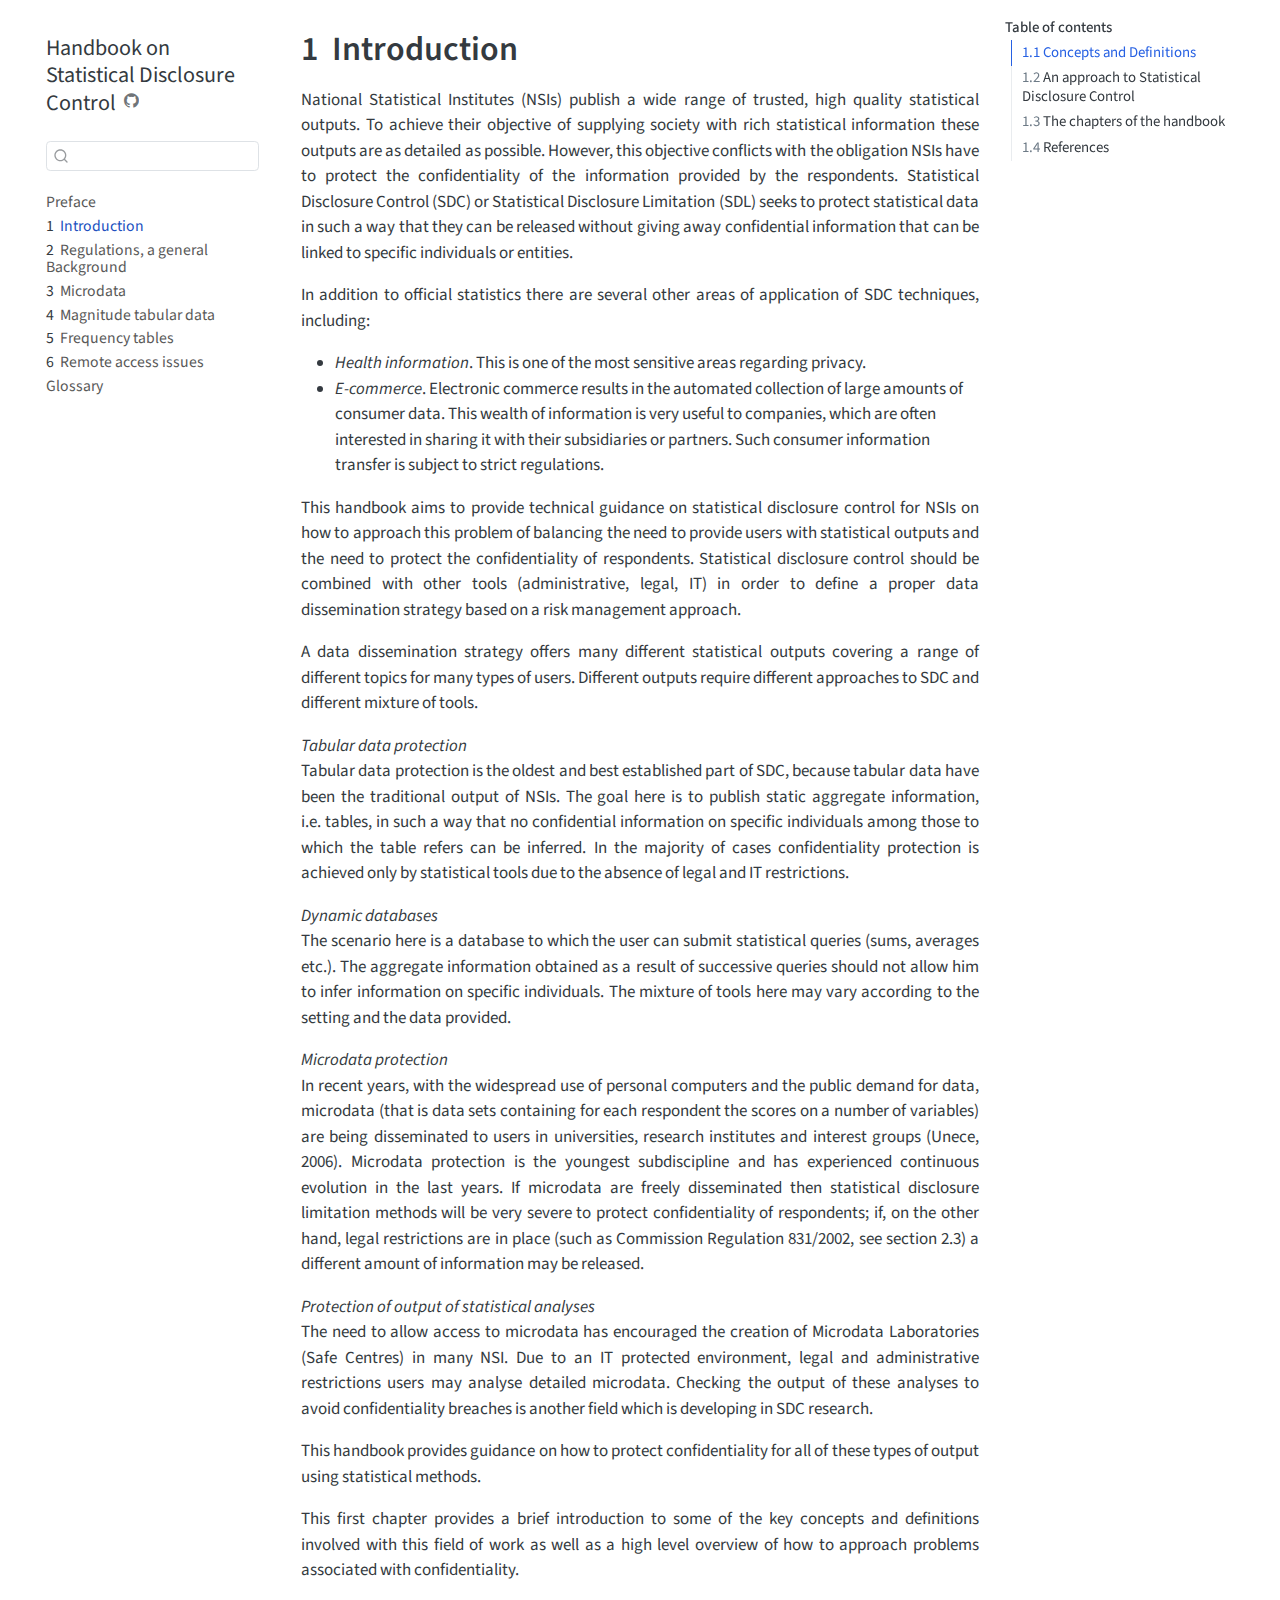
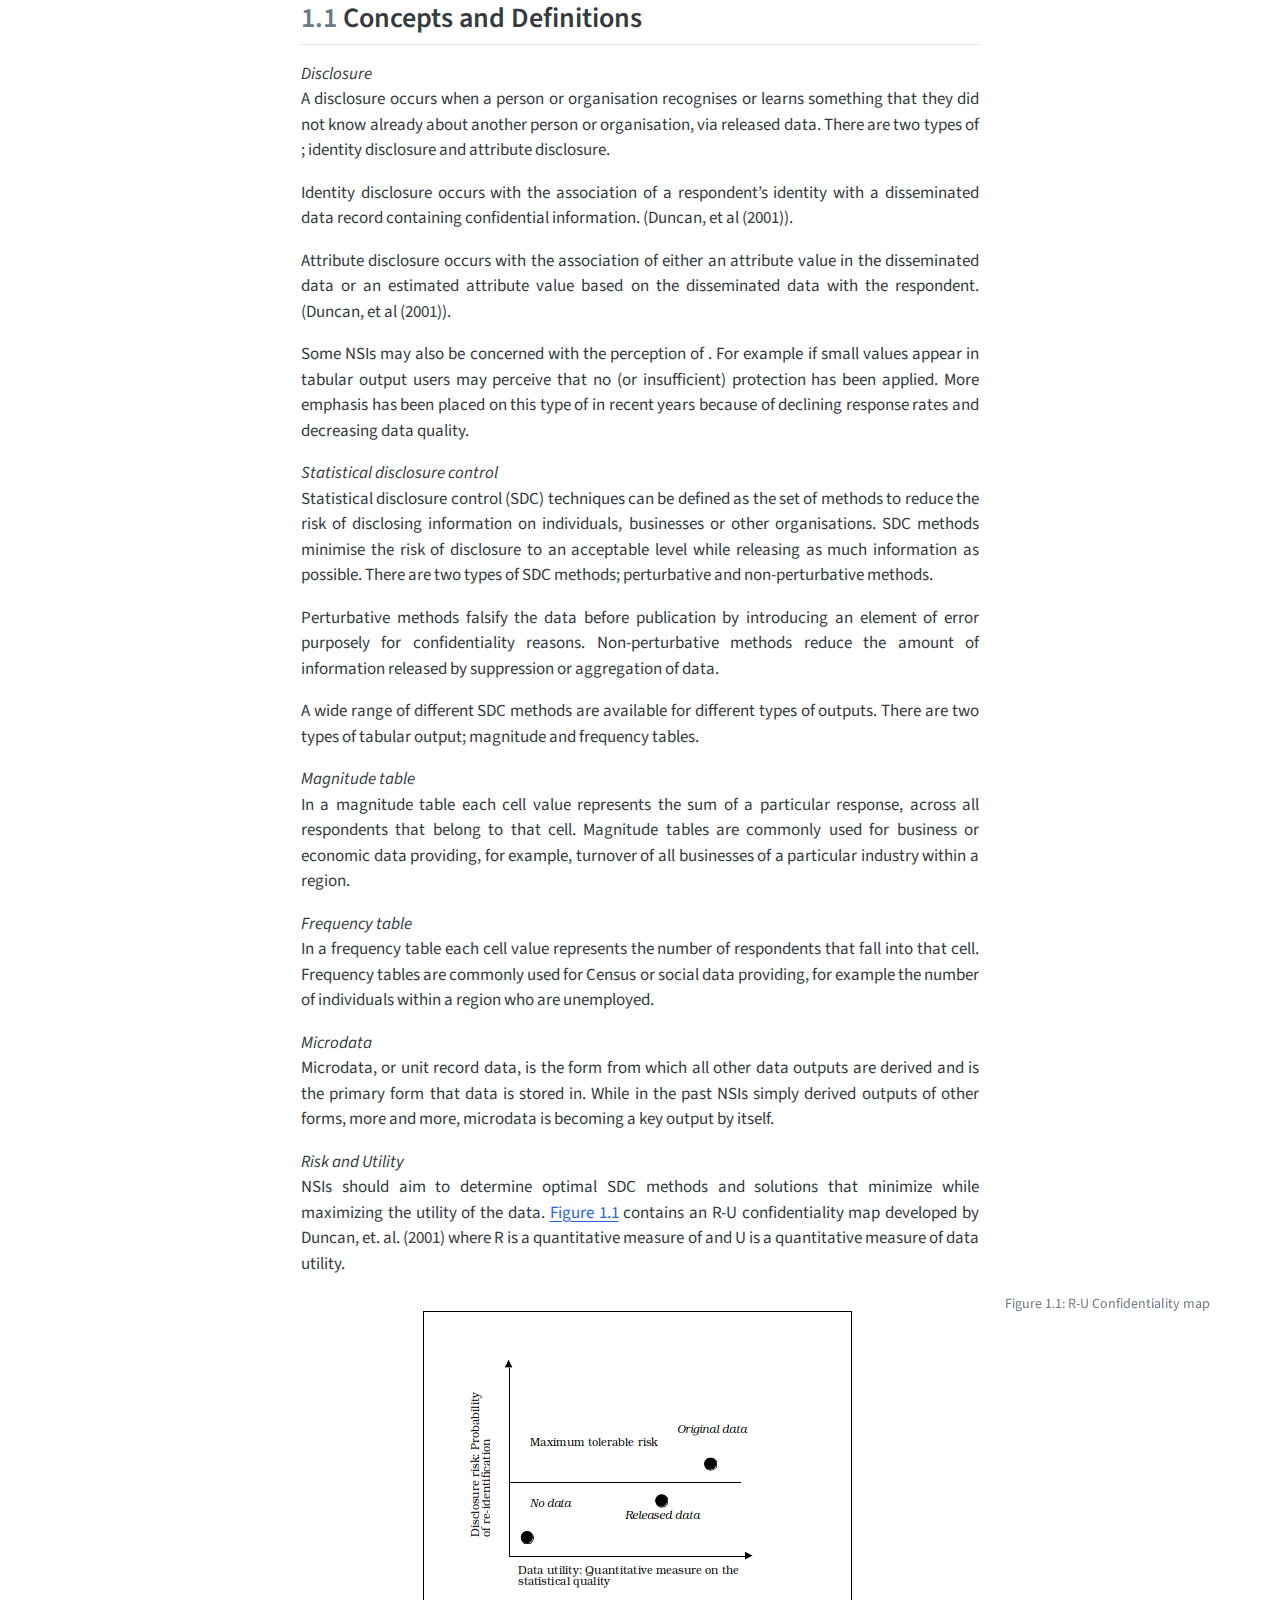
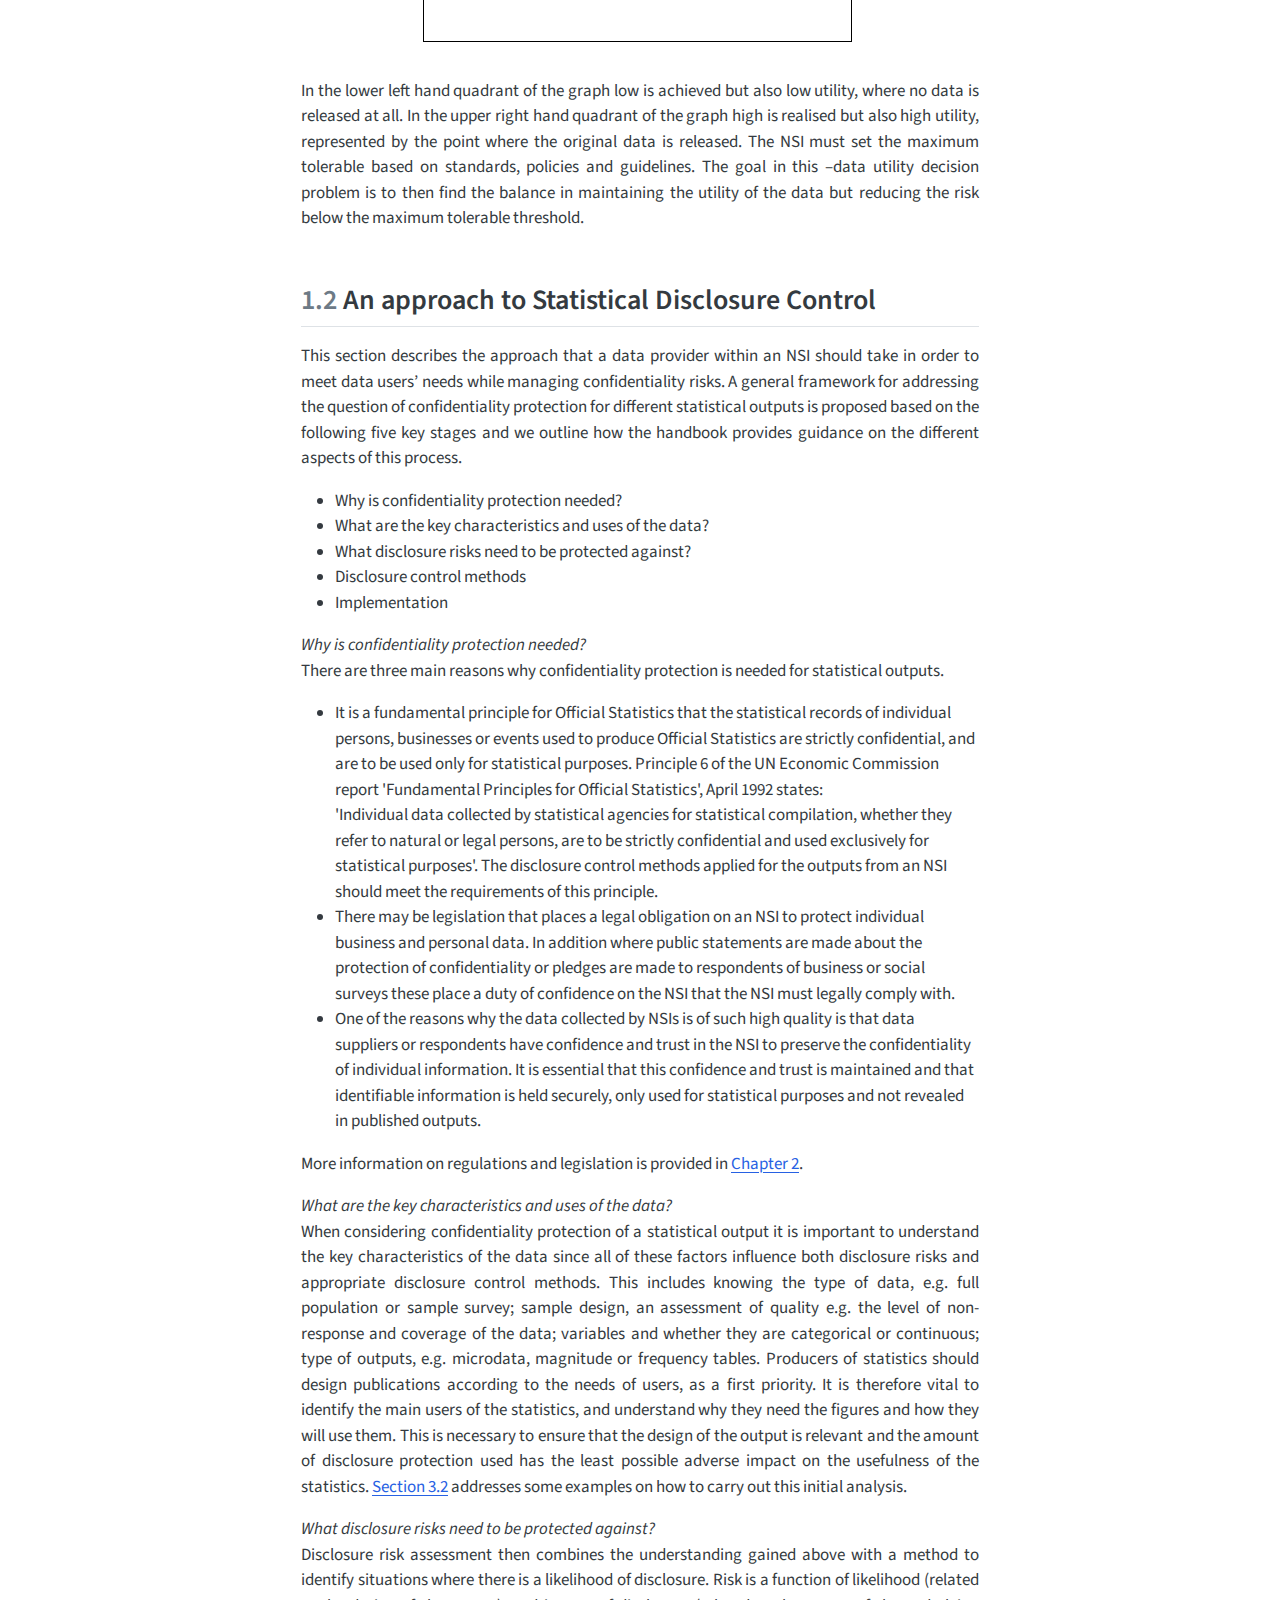
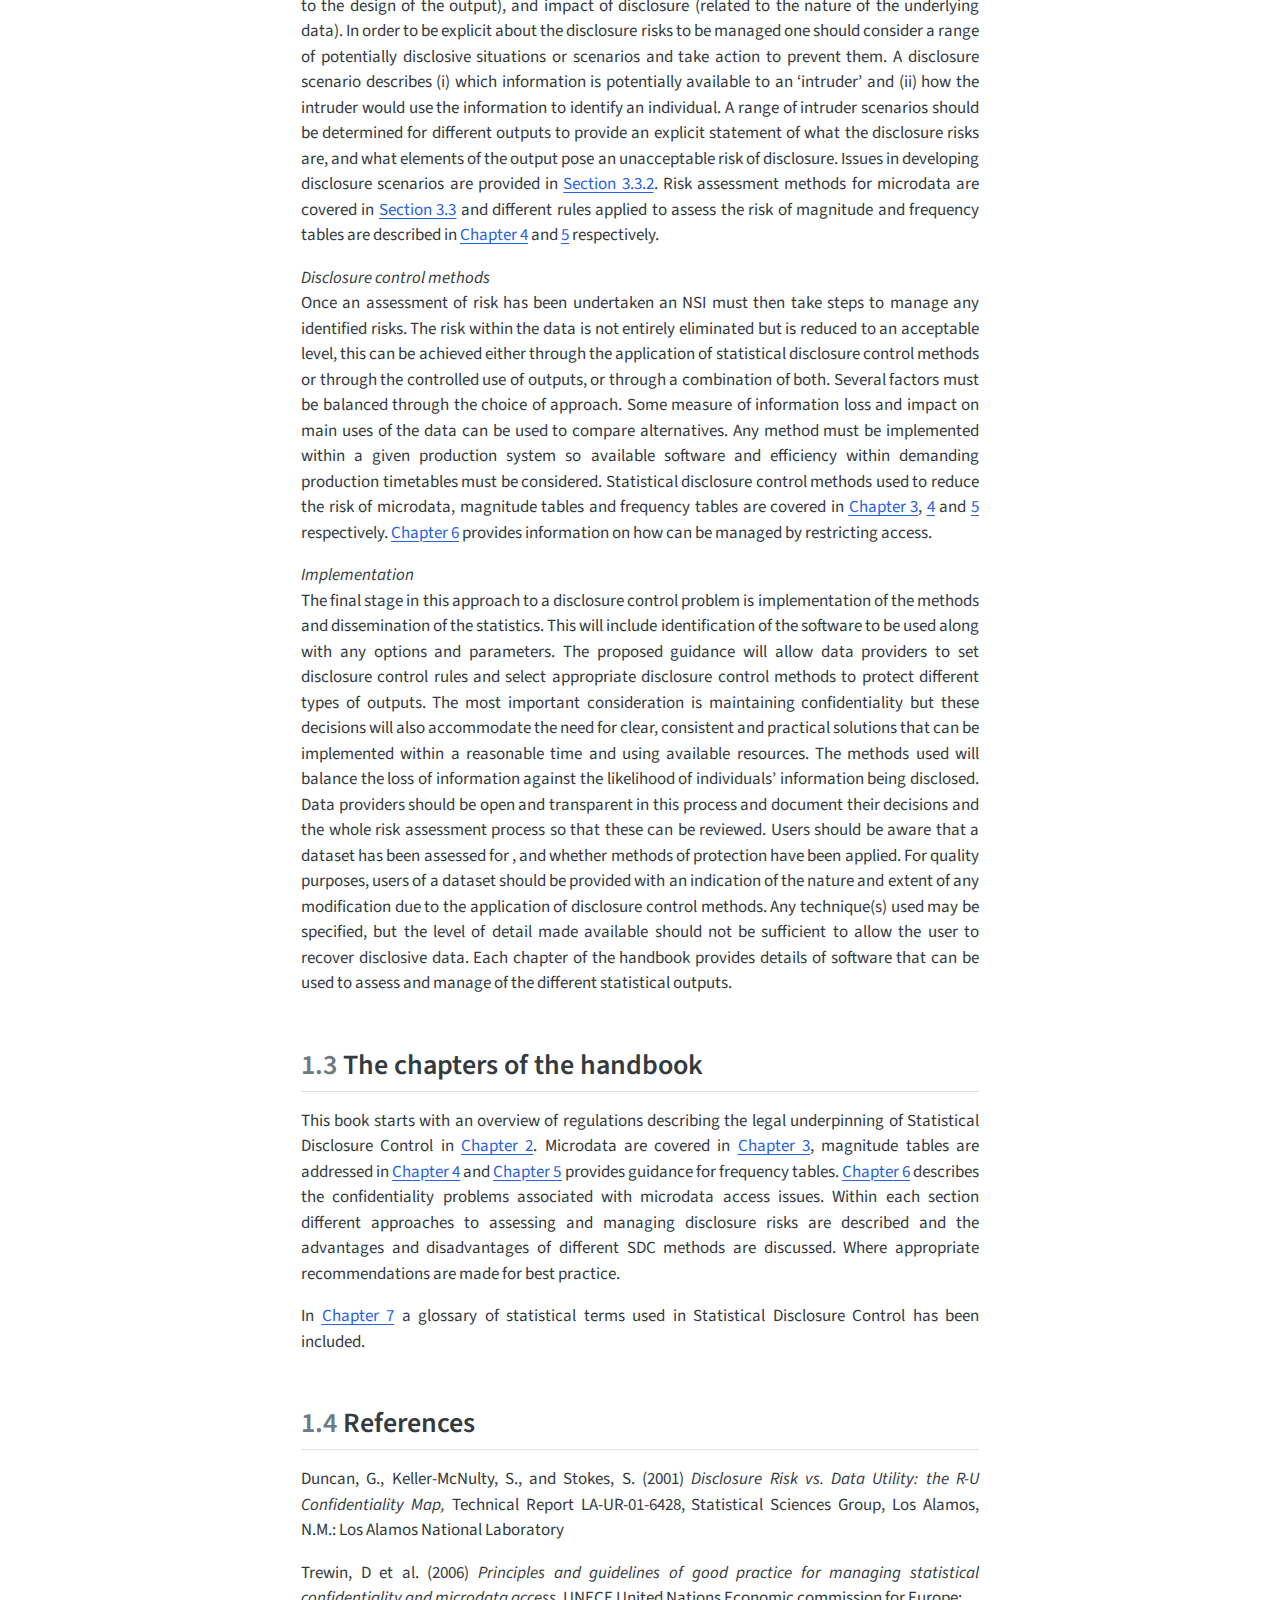
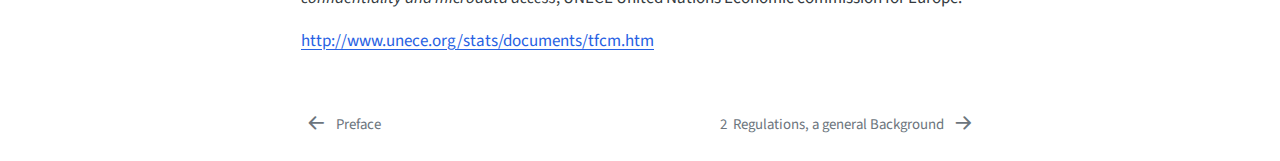
==== commit 5bb06b73: "Built site for gh-pages" ====
--- a/01-Introduction.html
+++ b/01-Introduction.html
@@ -281,7 +281,8 @@
 <section id="references" class="level2" data-number="1.4">
 <h2 data-number="1.4" class="anchored" data-anchor-id="references"><span class="header-section-number">1.4</span> References</h2>
 <p>Duncan, G., Keller-McNulty, S., and Stokes, S. (2001) <em>Disclosure Risk vs.&nbsp;Data Utility: the R-U Confidentiality Map,</em> Technical Report LA-UR-01-6428, Statistical Sciences Group, Los Alamos, N.M.: Los Alamos National Laboratory</p>
-<p>Trewin, D et al.&nbsp;(2006) <em>Principles and guidelines of good practice for managing statistical confidentiality and microdata access</em>, UNECE United Nations Economic commission for Europe: <a href="http://www.unece.org/stats/documents/tfcm.htm"><u>http://www.unece.org/stats/documents/tfcm.htm</u></a></p>
+<p>Trewin, D et al.&nbsp;(2006) <em>Principles and guidelines of good practice for managing statistical confidentiality and microdata access</em>, UNECE United Nations Economic commission for Europe:</p>
+<p><a href="http://www.unece.org/stats/documents/tfcm.htm"><u>http://www.unece.org/stats/documents/tfcm.htm</u></a></p>
 
 
 </section>
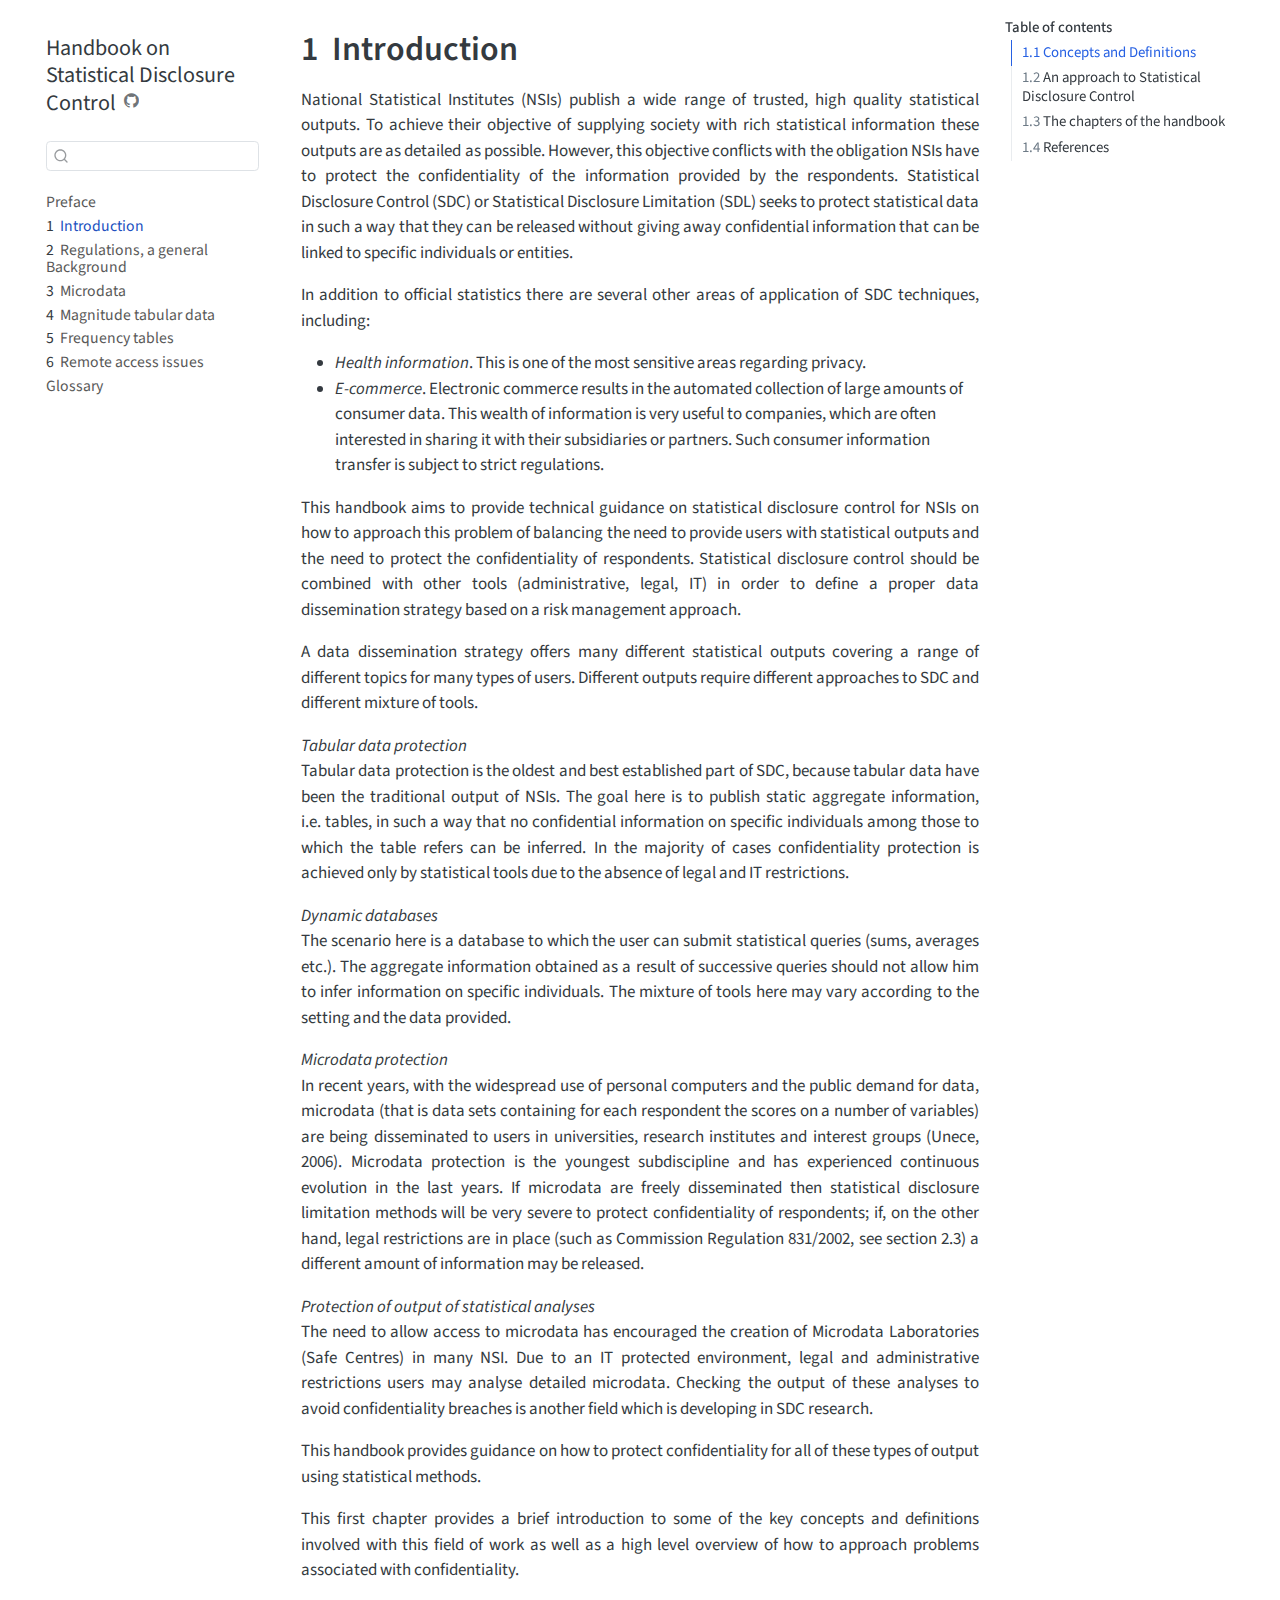
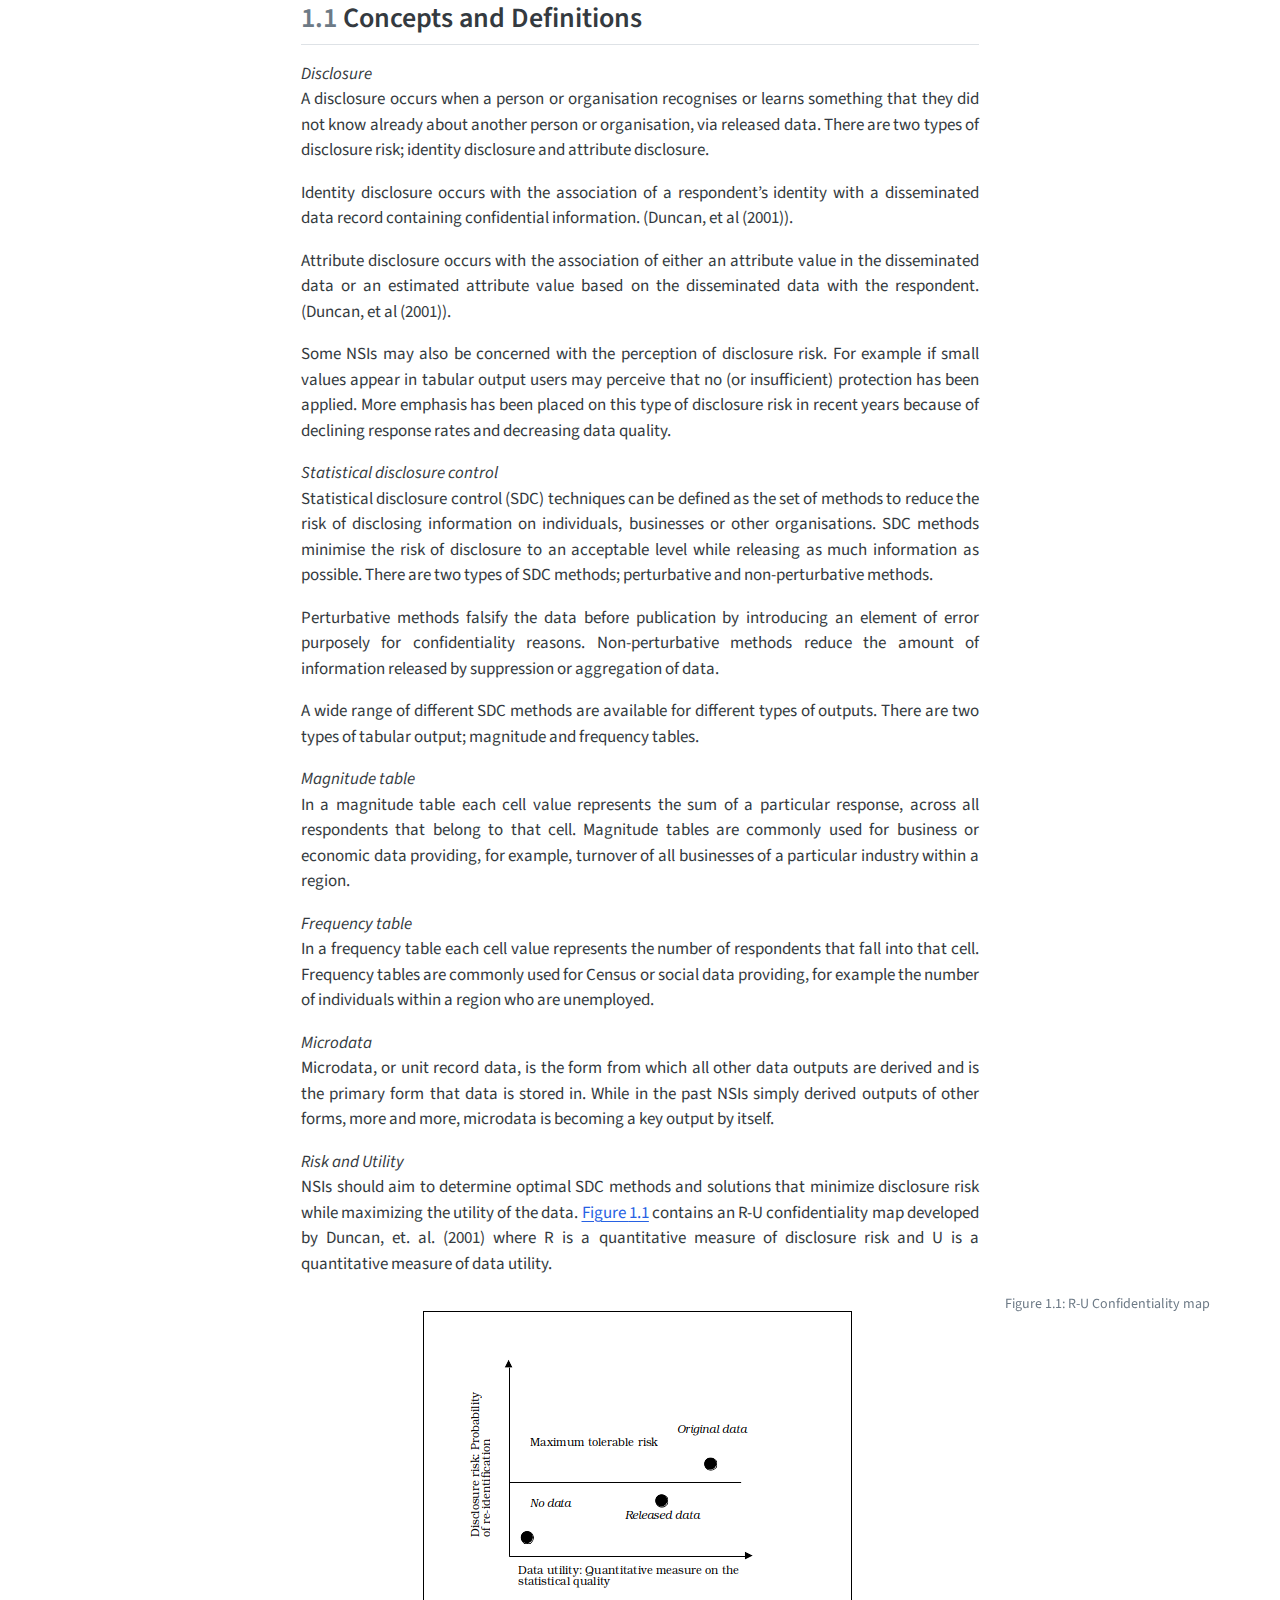
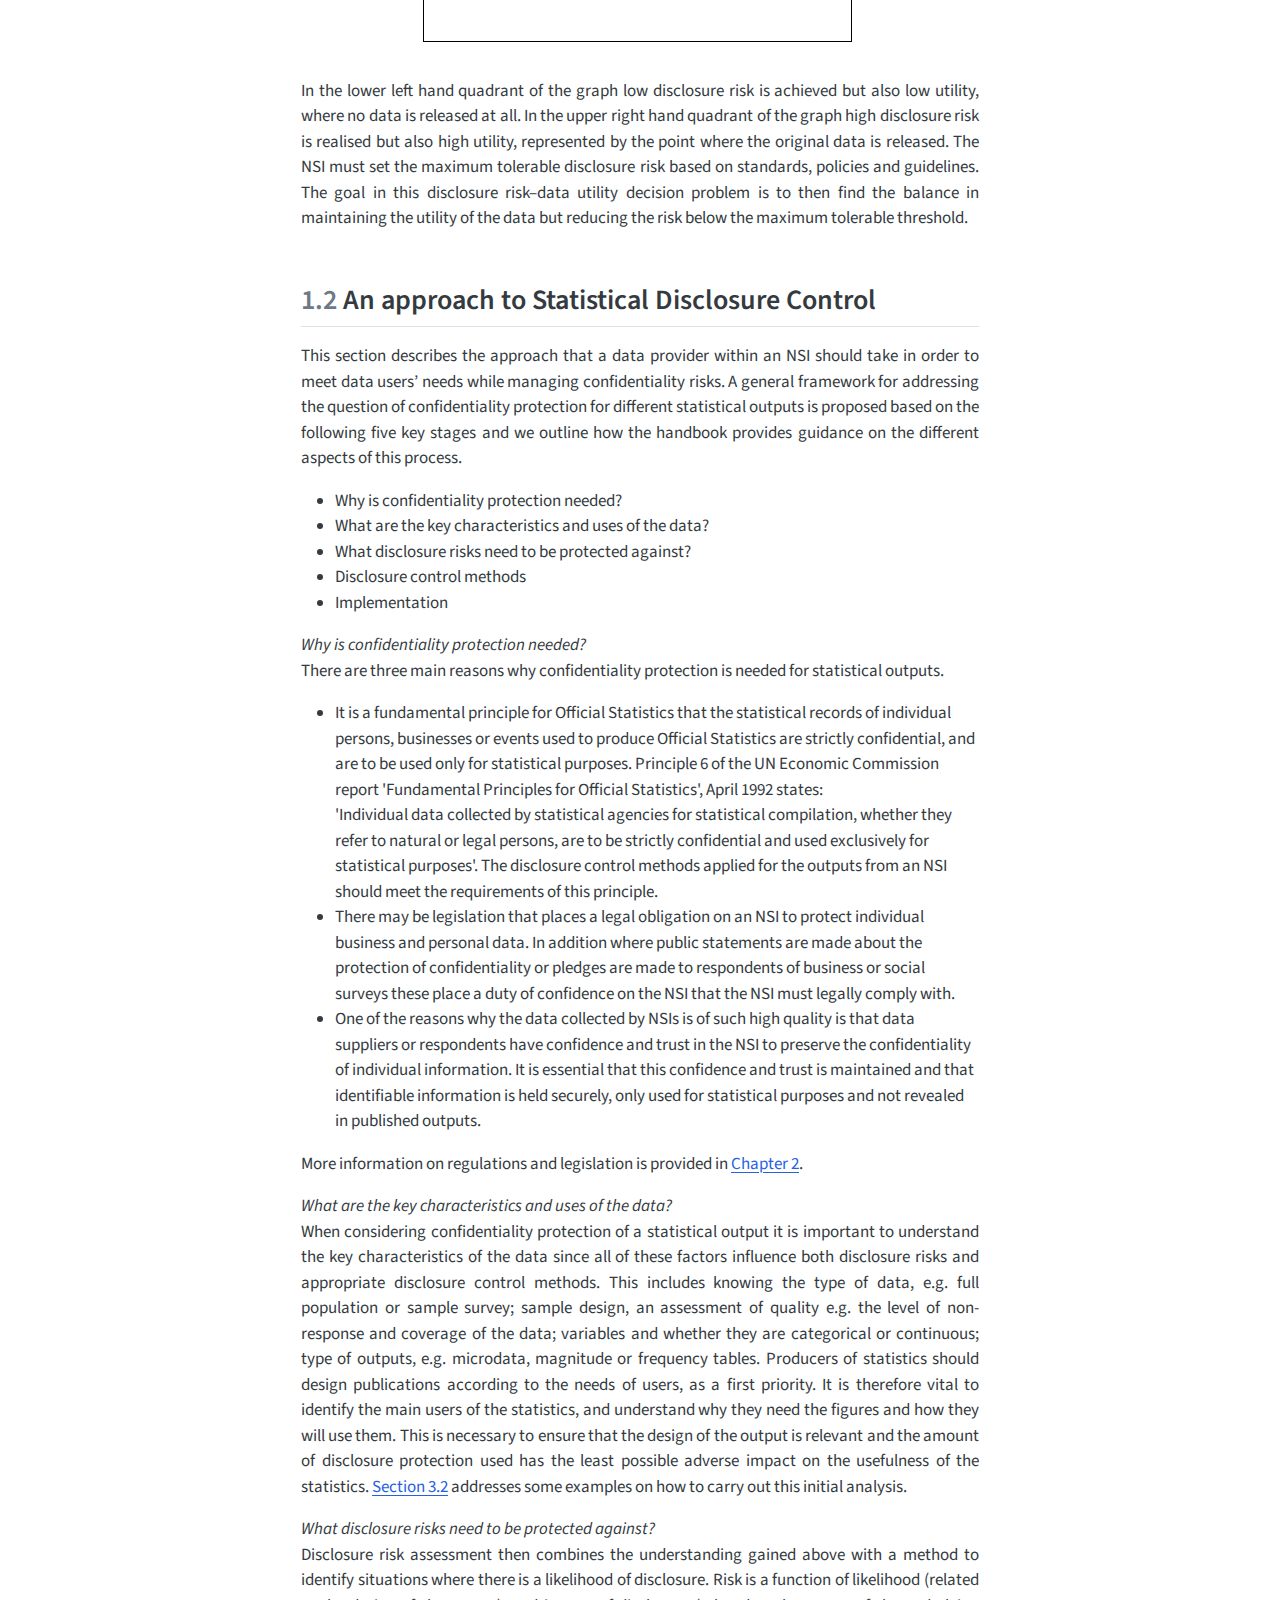
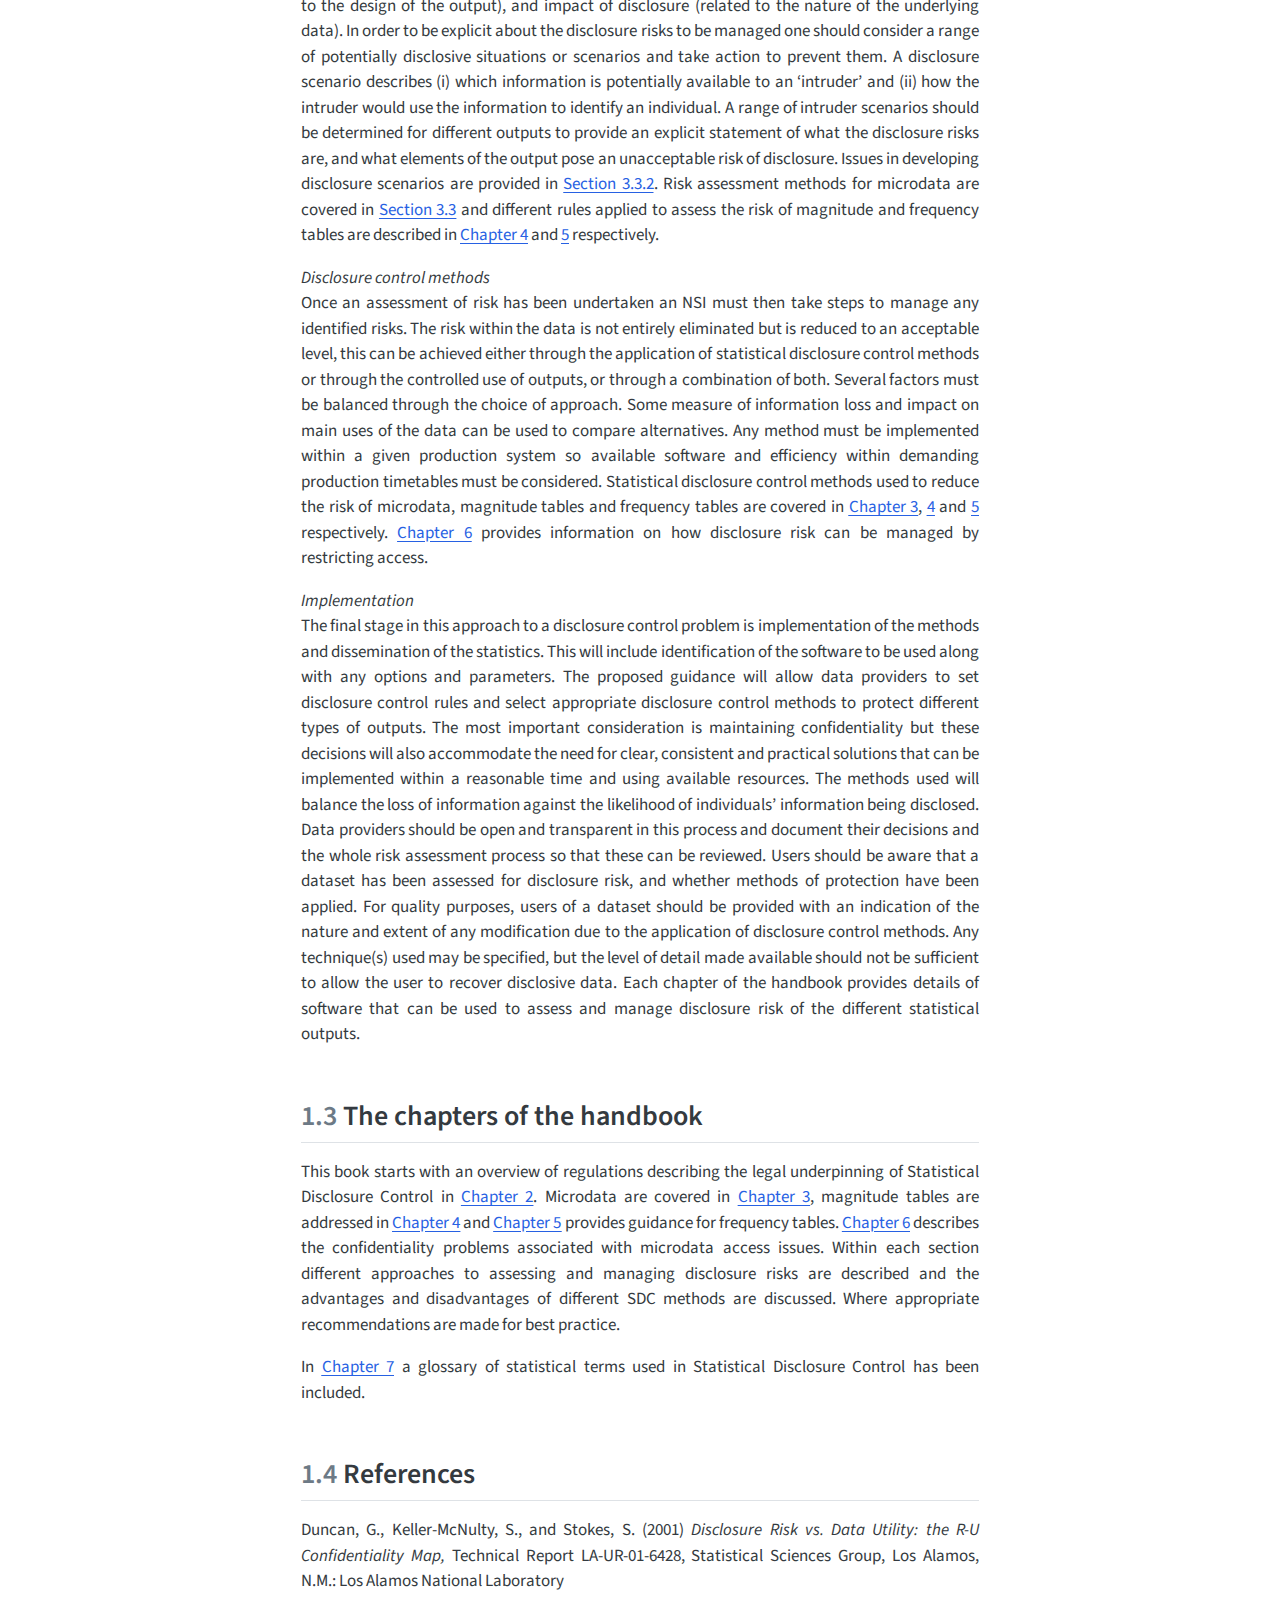
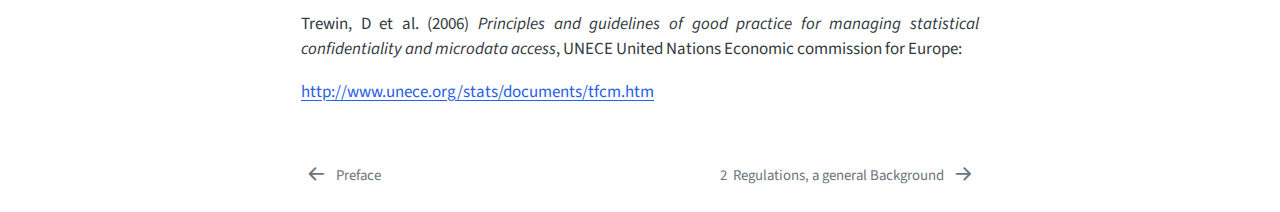
==== commit 150e37d3: "Built site for gh-pages" ====
--- a/01-Introduction.html
+++ b/01-Introduction.html
@@ -217,10 +217,10 @@
 <section id="sec-concepts-and-definitions" class="level2 page-columns page-full" data-number="1.1">
 <h2 data-number="1.1" class="anchored" data-anchor-id="sec-concepts-and-definitions"><span class="header-section-number">1.1</span> Concepts and Definitions</h2>
 <p><em>Disclosure</em><br>
-A disclosure occurs when a person or organisation recognises or learns something that they did not know already about another person or organisation, via released data. There are two types of ; identity disclosure and attribute disclosure.</p>
+A disclosure occurs when a person or organisation recognises or learns something that they did not know already about another person or organisation, via released data. There are two types of disclosure risk; identity disclosure and attribute disclosure.</p>
 <p>Identity disclosure occurs with the association of a respondent’s identity with a disseminated data record containing confidential information. (Duncan, et al (2001)).</p>
 <p>Attribute disclosure occurs with the association of either an attribute value in the disseminated data or an estimated attribute value based on the disseminated data with the respondent. (Duncan, et al (2001)).</p>
-<p>Some NSIs may also be concerned with the perception of . For example if small values appear in tabular output users may perceive that no (or insufficient) protection has been applied. More emphasis has been placed on this type of in recent years because of declining response rates and decreasing data quality.</p>
+<p>Some NSIs may also be concerned with the perception of disclosure risk. For example if small values appear in tabular output users may perceive that no (or insufficient) protection has been applied. More emphasis has been placed on this type of disclosure risk in recent years because of declining response rates and decreasing data quality.</p>
 <p><em>Statistical disclosure control</em><br>
 Statistical disclosure control (SDC) techniques can be defined as the set of methods to reduce the risk of disclosing information on individuals, businesses or other organisations. SDC methods minimise the risk of disclosure to an acceptable level while releasing as much information as possible. There are two types of SDC methods; perturbative and non-perturbative methods.</p>
 <p>Perturbative methods falsify the data before publication by introducing an element of error purposely for confidentiality reasons. Non-perturbative methods reduce the amount of information released by suppression or aggregation of data.</p>
@@ -232,7 +232,7 @@
 <p><em>Microdata</em><br>
 Microdata, or unit record data, is the form from which all other data outputs are derived and is the primary form that data is stored in. While in the past NSIs simply derived outputs of other forms, more and more, microdata is becoming a key output by itself.</p>
 <p><em>Risk and Utility</em><br>
-NSIs should aim to determine optimal SDC methods and solutions that minimize while maximizing the utility of the data. <a href="#fig-R-U-map" class="quarto-xref">Figure&nbsp;<span>1.1</span></a> contains an R-U confidentiality map developed by Duncan, et. al.&nbsp;(2001) where R is a quantitative measure of and U is a quantitative measure of data utility.</p>
+NSIs should aim to determine optimal SDC methods and solutions that minimize disclosure risk while maximizing the utility of the data. <a href="#fig-R-U-map" class="quarto-xref">Figure&nbsp;<span>1.1</span></a> contains an R-U confidentiality map developed by Duncan, et. al.&nbsp;(2001) where R is a quantitative measure of disclosure risk and U is a quantitative measure of data utility.</p>
 <div id="fig-R-U-map" class="quarto-float quarto-figure quarto-figure-center anchored page-columns page-full">
 <figure class="quarto-float quarto-float-fig figure page-columns page-full">
 <div aria-describedby="fig-R-U-map-caption-0ceaefa1-69ba-4598-a22c-09a6ac19f8ca">
@@ -243,7 +243,7 @@
 </figcaption>
 </figure>
 </div>
-<p>In the lower left hand quadrant of the graph low is achieved but also low utility, where no data is released at all. In the upper right hand quadrant of the graph high is realised but also high utility, represented by the point where the original data is released. The NSI must set the maximum tolerable based on standards, policies and guidelines. The goal in this –data utility decision problem is to then find the balance in maintaining the utility of the data but reducing the risk below the maximum tolerable threshold.</p>
+<p>In the lower left hand quadrant of the graph low disclosure risk is achieved but also low utility, where no data is released at all. In the upper right hand quadrant of the graph high disclosure risk is realised but also high utility, represented by the point where the original data is released. The NSI must set the maximum tolerable disclosure risk based on standards, policies and guidelines. The goal in this disclosure risk–data utility decision problem is to then find the balance in maintaining the utility of the data but reducing the risk below the maximum tolerable threshold.</p>
 </section>
 <section id="sec-5-stages" class="level2" data-number="1.2">
 <h2 data-number="1.2" class="anchored" data-anchor-id="sec-5-stages"><span class="header-section-number">1.2</span> An approach to Statistical Disclosure Control</h2>
@@ -269,9 +269,9 @@
 <p><em>What disclosure risks need to be protected against?</em><br>
 Disclosure risk assessment then combines the understanding gained above with a method to identify situations where there is a likelihood of disclosure. Risk is a function of likelihood (related to the design of the output), and impact of disclosure (related to the nature of the underlying data). In order to be explicit about the disclosure risks to be managed one should consider a range of potentially disclosive situations or scenarios and take action to prevent them. A disclosure scenario describes (i) which information is potentially available to an ‘intruder’ and (ii) how the intruder would use the information to identify an individual. A range of intruder scenarios should be determined for different outputs to provide an explicit statement of what the disclosure risks are, and what elements of the output pose an unacceptable risk of disclosure. Issues in developing disclosure scenarios are provided in <a href="03-microdata.html#sec-disclosure-risk-scenarios" class="quarto-xref"><span>Section 3.3.2</span></a>. Risk assessment methods for microdata are covered in <a href="03-microdata.html#sec-risk-assessment" class="quarto-xref"><span>Section 3.3</span></a> and different rules applied to assess the risk of magnitude and frequency tables are described in <a href="04-magnitude-tabular-data.html"><u>Chapter 4</u></a> and <a href="05-frequency-tables.html"><u>5</u></a> respectively.</p>
 <p><em>Disclosure control methods</em><br>
-Once an assessment of risk has been undertaken an NSI must then take steps to manage any identified risks. The risk within the data is not entirely eliminated but is reduced to an acceptable level, this can be achieved either through the application of statistical disclosure control methods or through the controlled use of outputs, or through a combination of both. Several factors must be balanced through the choice of approach. Some measure of information loss and impact on main uses of the data can be used to compare alternatives. Any method must be implemented within a given production system so available software and efficiency within demanding production timetables must be considered. Statistical disclosure control methods used to reduce the risk of microdata, magnitude tables and frequency tables are covered in <a href="03-microdata.html"><u>Chapter 3</u></a>, <a href="04-magnitude-tabular-data.html"><u>4</u></a> and <a href="05-frequency-tables.html"><u>5</u></a> respectively. <a href="06-remote-access-issues.html"><u>Chapter 6</u></a> provides information on how can be managed by restricting access.</p>
+Once an assessment of risk has been undertaken an NSI must then take steps to manage any identified risks. The risk within the data is not entirely eliminated but is reduced to an acceptable level, this can be achieved either through the application of statistical disclosure control methods or through the controlled use of outputs, or through a combination of both. Several factors must be balanced through the choice of approach. Some measure of information loss and impact on main uses of the data can be used to compare alternatives. Any method must be implemented within a given production system so available software and efficiency within demanding production timetables must be considered. Statistical disclosure control methods used to reduce the risk of microdata, magnitude tables and frequency tables are covered in <a href="03-microdata.html"><u>Chapter 3</u></a>, <a href="04-magnitude-tabular-data.html"><u>4</u></a> and <a href="05-frequency-tables.html"><u>5</u></a> respectively. <a href="06-remote-access-issues.html"><u>Chapter 6</u></a> provides information on how disclosure risk can be managed by restricting access.</p>
 <p><em>Implementation</em><br>
-The final stage in this approach to a disclosure control problem is implementation of the methods and dissemination of the statistics. This will include identification of the software to be used along with any options and parameters. The proposed guidance will allow data providers to set disclosure control rules and select appropriate disclosure control methods to protect different types of outputs. The most important consideration is maintaining confidentiality but these decisions will also accommodate the need for clear, consistent and practical solutions that can be implemented within a reasonable time and using available resources. The methods used will balance the loss of information against the likelihood of individuals’ information being disclosed. Data providers should be open and transparent in this process and document their decisions and the whole risk assessment process so that these can be reviewed. Users should be aware that a dataset has been assessed for , and whether methods of protection have been applied. For quality purposes, users of a dataset should be provided with an indication of the nature and extent of any modification due to the application of disclosure control methods. Any technique(s) used may be specified, but the level of detail made available should not be sufficient to allow the user to recover disclosive data. Each chapter of the handbook provides details of software that can be used to assess and manage of the different statistical outputs.</p>
+The final stage in this approach to a disclosure control problem is implementation of the methods and dissemination of the statistics. This will include identification of the software to be used along with any options and parameters. The proposed guidance will allow data providers to set disclosure control rules and select appropriate disclosure control methods to protect different types of outputs. The most important consideration is maintaining confidentiality but these decisions will also accommodate the need for clear, consistent and practical solutions that can be implemented within a reasonable time and using available resources. The methods used will balance the loss of information against the likelihood of individuals’ information being disclosed. Data providers should be open and transparent in this process and document their decisions and the whole risk assessment process so that these can be reviewed. Users should be aware that a dataset has been assessed for disclosure risk, and whether methods of protection have been applied. For quality purposes, users of a dataset should be provided with an indication of the nature and extent of any modification due to the application of disclosure control methods. Any technique(s) used may be specified, but the level of detail made available should not be sufficient to allow the user to recover disclosive data. Each chapter of the handbook provides details of software that can be used to assess and manage disclosure risk of the different statistical outputs.</p>
 </section>
 <section id="the-chapters-of-the-handbook" class="level2" data-number="1.3">
 <h2 data-number="1.3" class="anchored" data-anchor-id="the-chapters-of-the-handbook"><span class="header-section-number">1.3</span> The chapters of the handbook</h2>
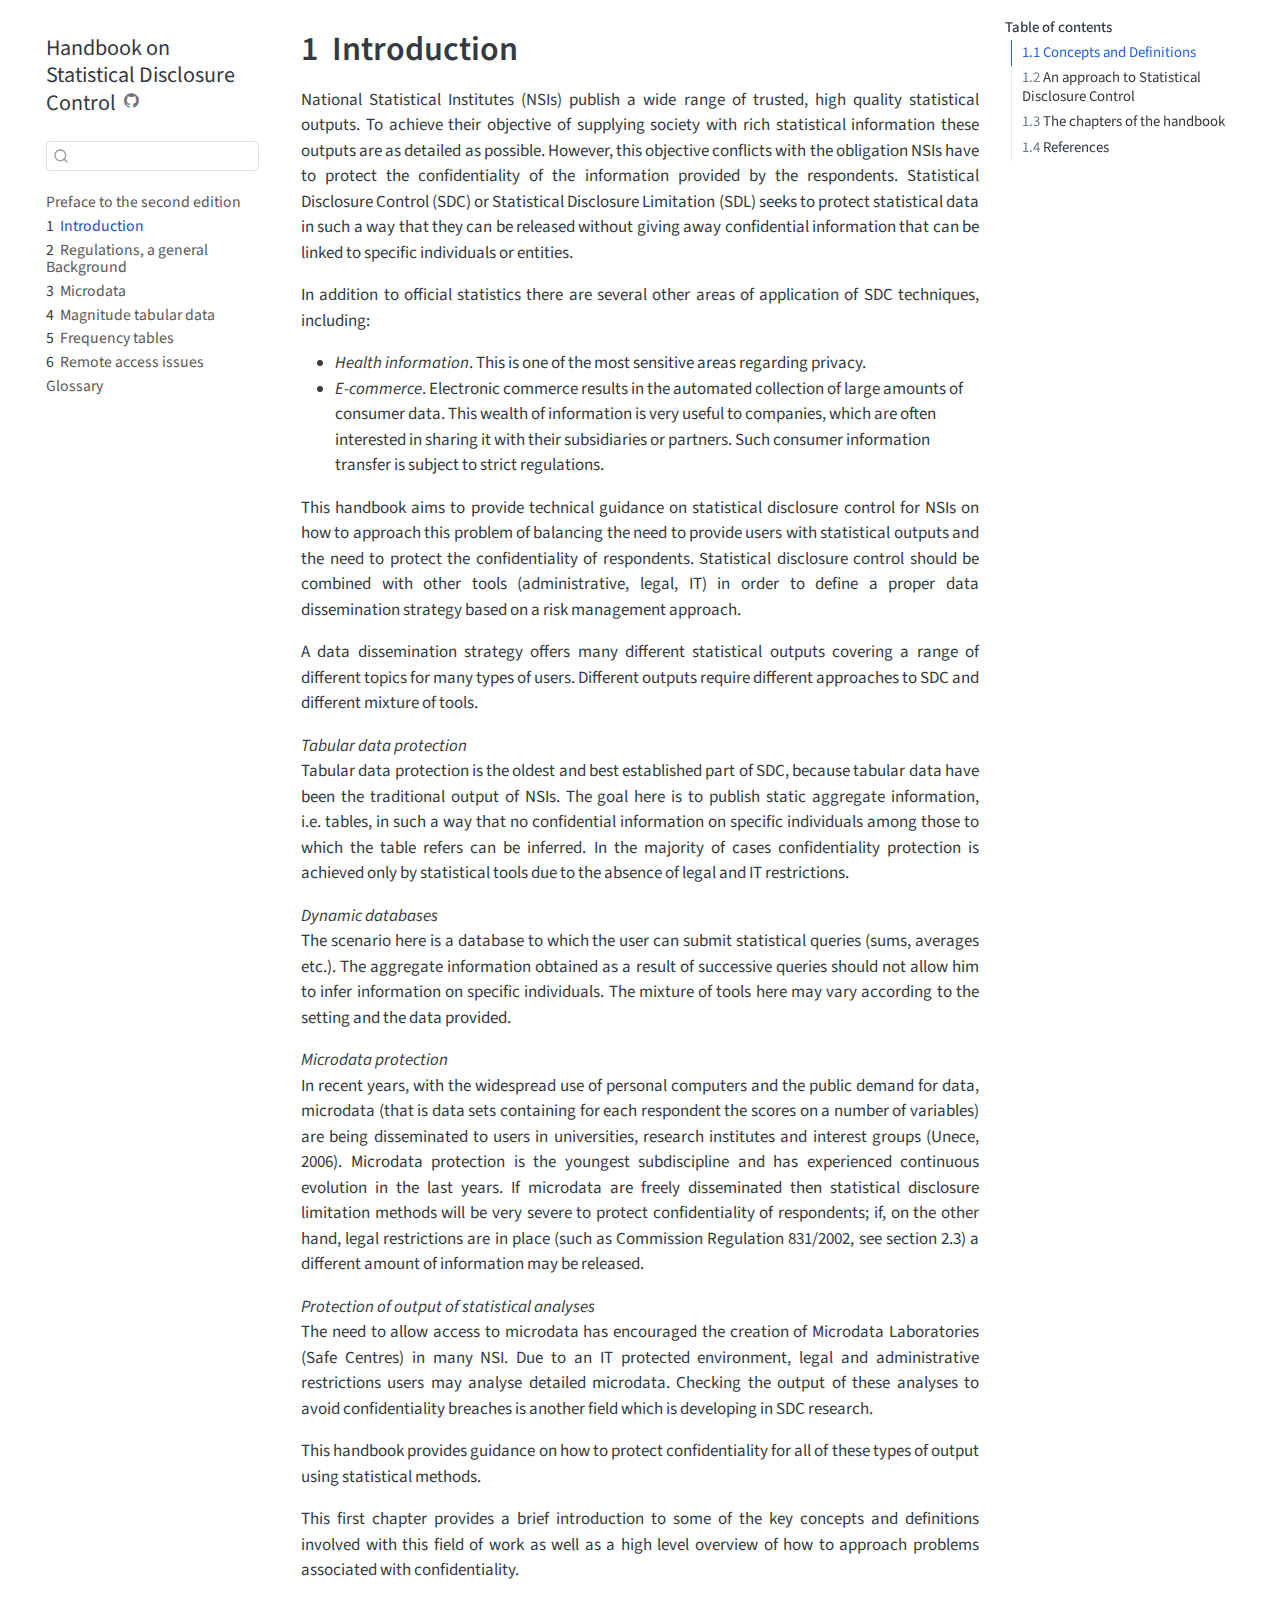
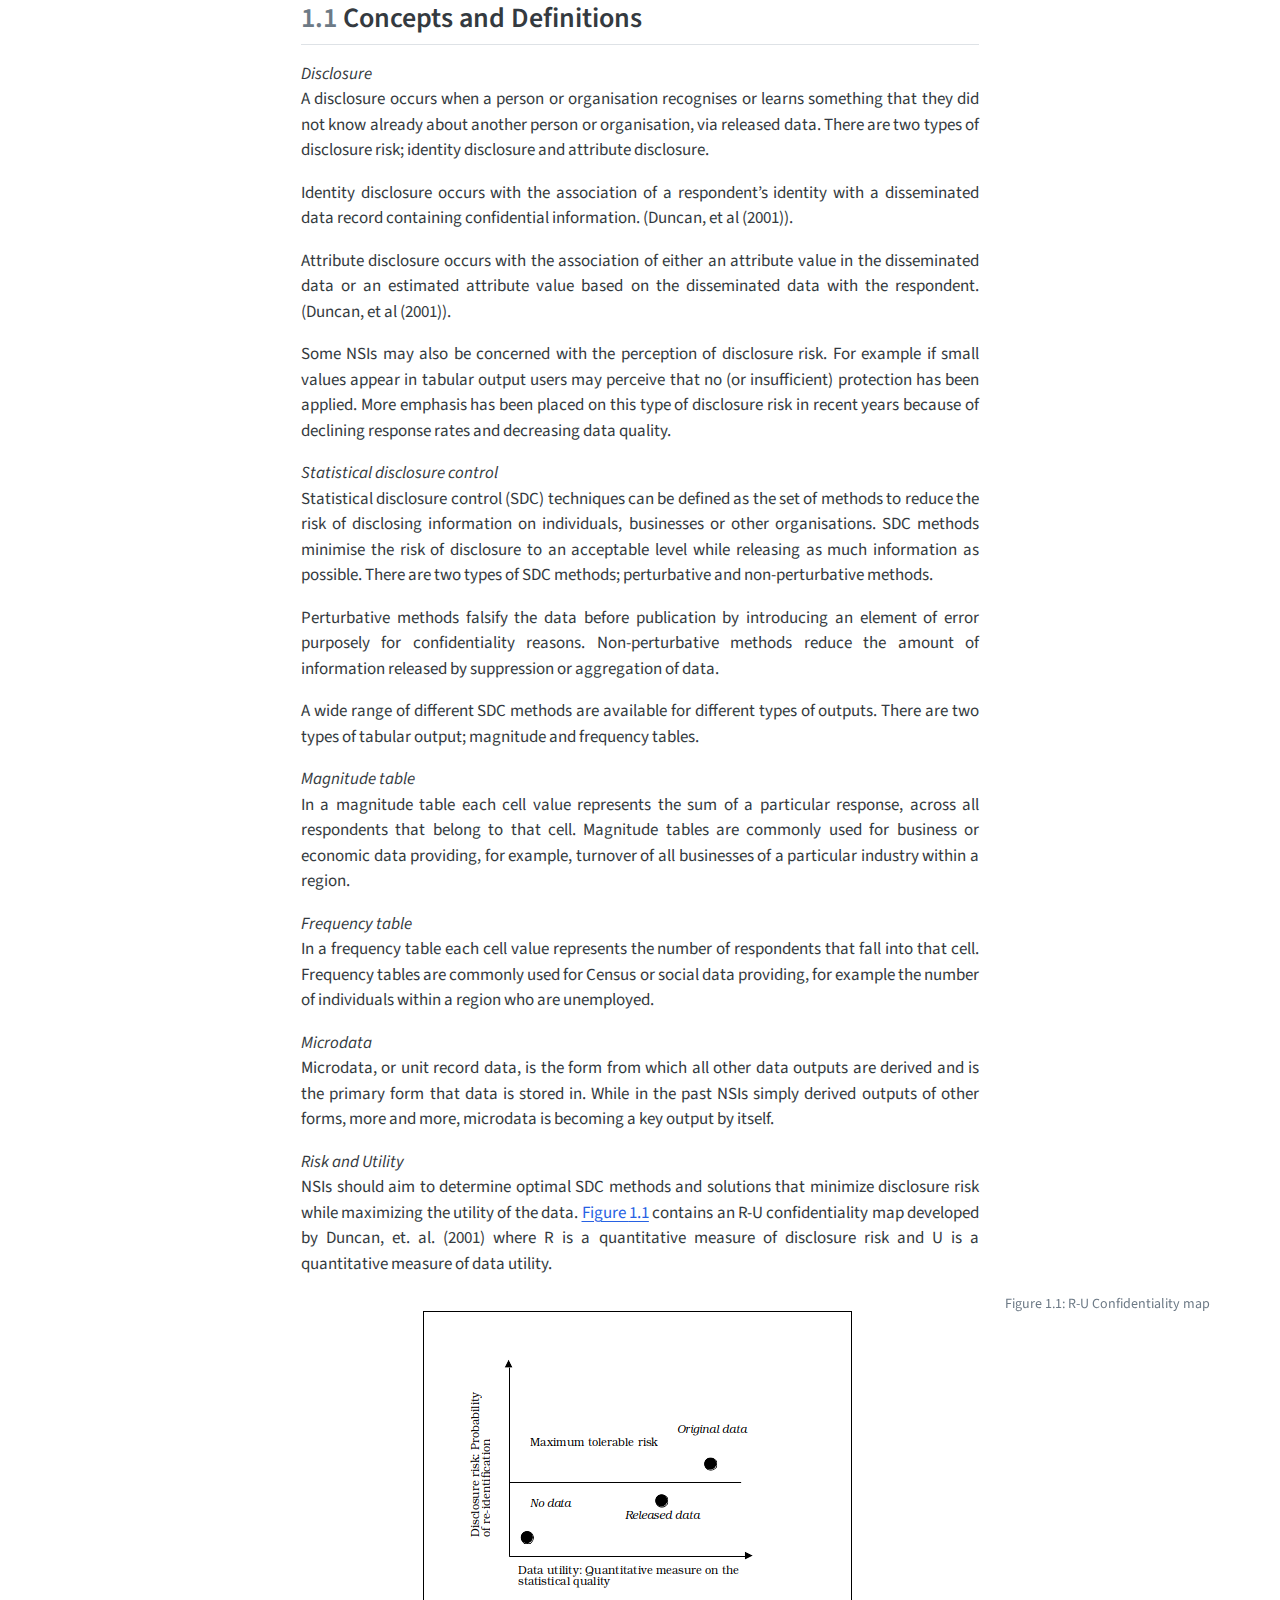
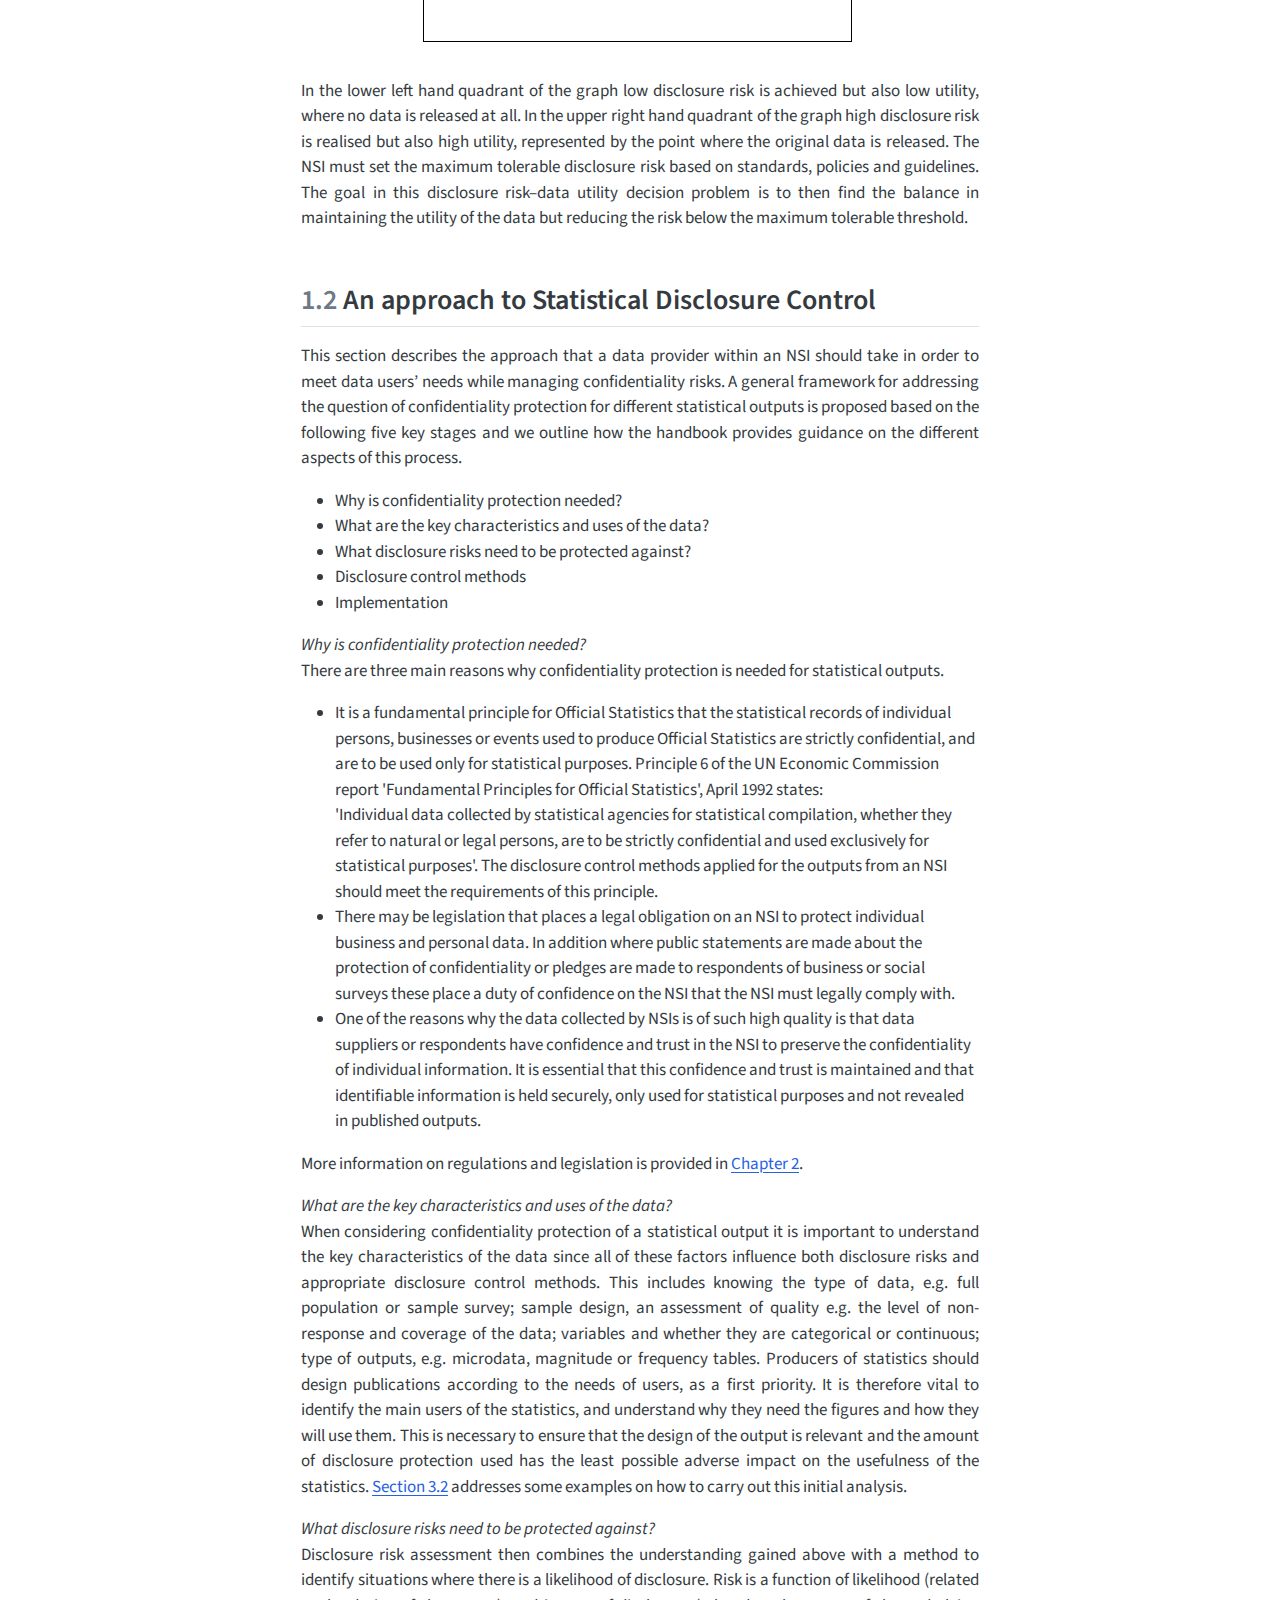
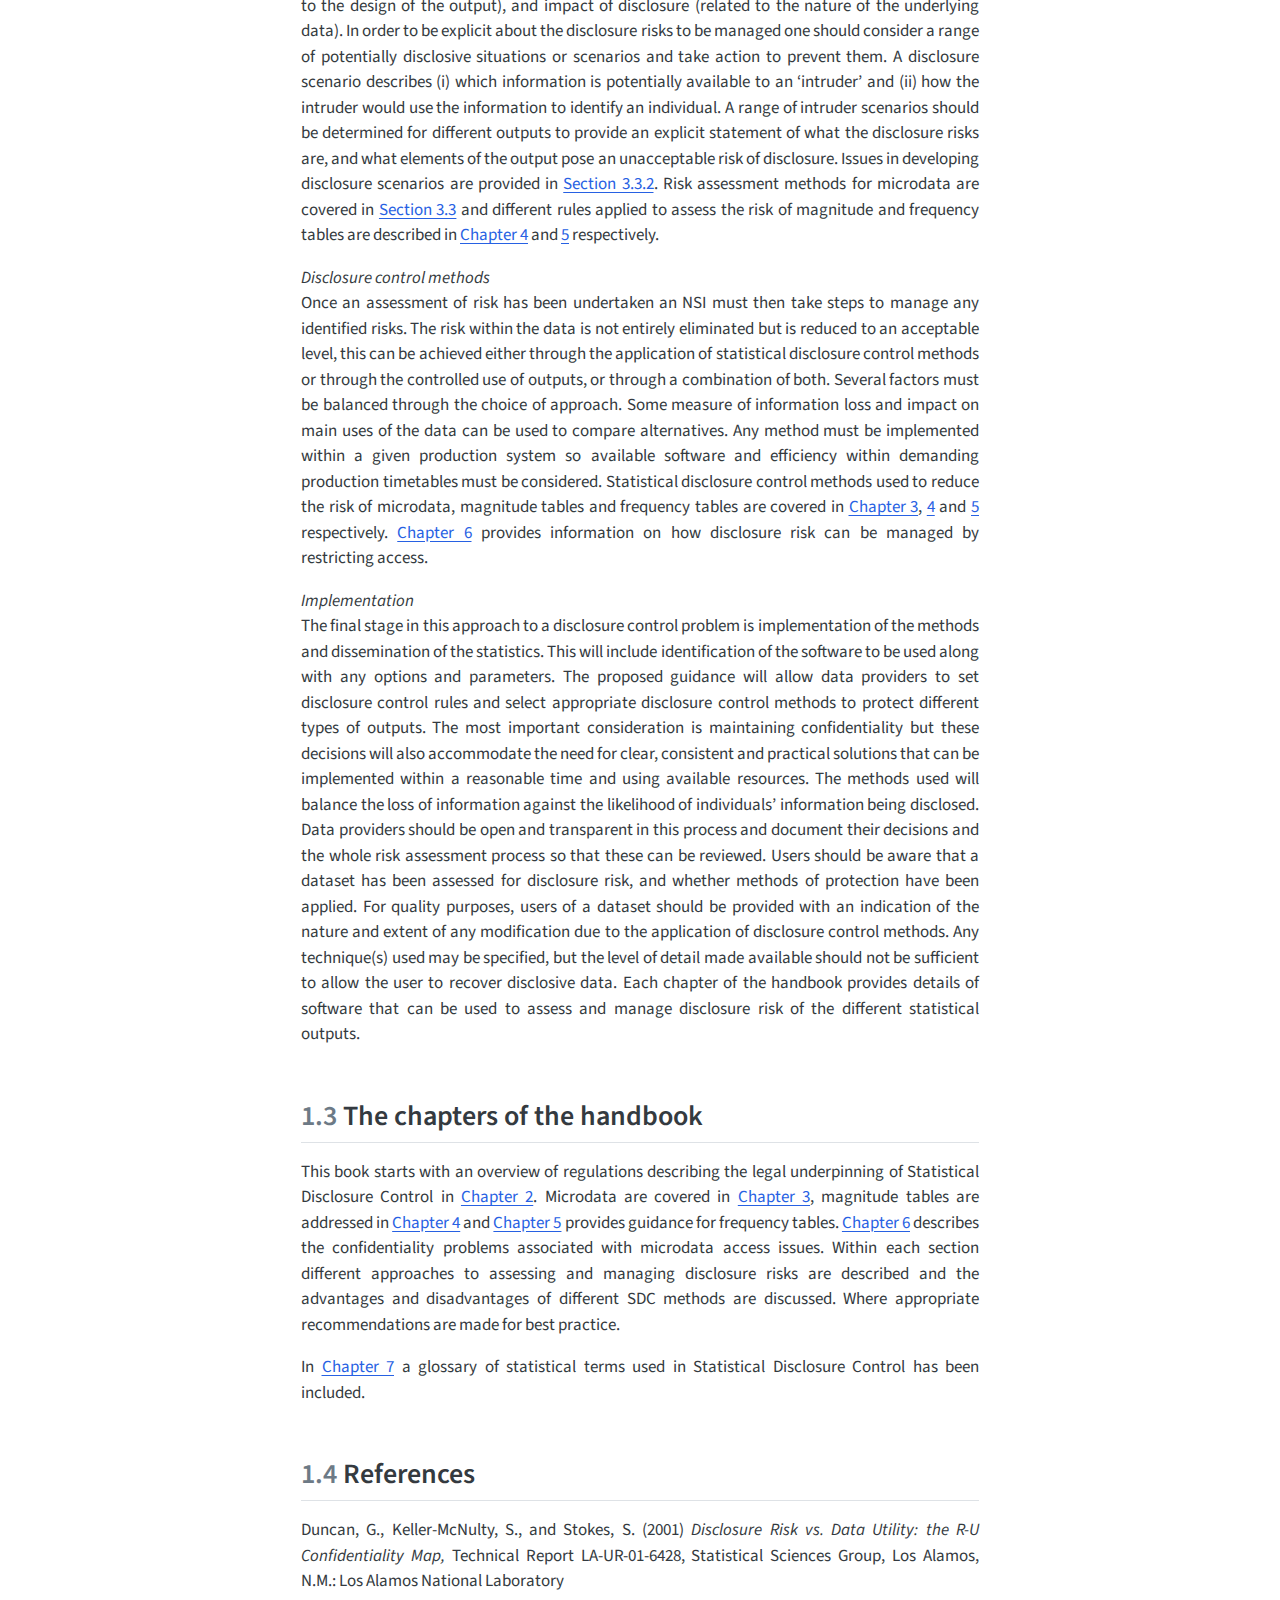
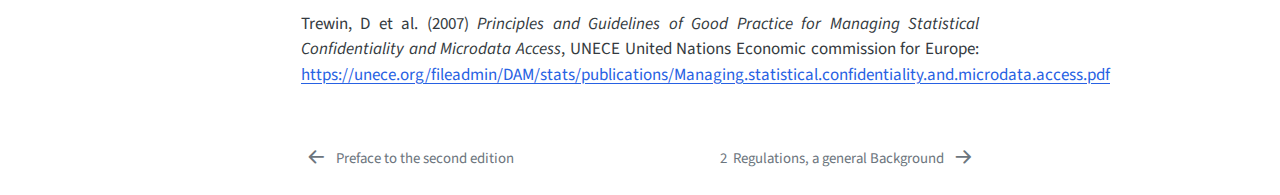
==== commit a28acd3f: "Built site for gh-pages" ====
--- a/01-Introduction.html
+++ b/01-Introduction.html
@@ -112,7 +112,7 @@
         <li class="sidebar-item">
   <div class="sidebar-item-container"> 
   <a href="./index.html" class="sidebar-item-text sidebar-link">
- <span class="menu-text">Preface</span></a>
+ <span class="menu-text">Preface to the second edition</span></a>
   </div>
 </li>
         <li class="sidebar-item">
@@ -263,26 +263,25 @@
 <li>There may be legislation that places a legal obligation on an NSI to protect individual business and personal data. In addition where public statements are made about the protection of confidentiality or pledges are made to respondents of business or social surveys these place a duty of confidence on the NSI that the NSI must legally comply with.</li>
 <li>One of the reasons why the data collected by NSIs is of such high quality is that data suppliers or respondents have confidence and trust in the NSI to preserve the confidentiality of individual information. It is essential that this confidence and trust is maintained and that identifiable information is held securely, only used for statistical purposes and not revealed in published outputs.</li>
 </ul>
-<p>More information on regulations and legislation is provided in <a href="02-regulations.html"><u>Chapter 2</u></a>.</p>
+<p>More information on regulations and legislation is provided in <a href="02-regulations.html">Chapter 2</a>.</p>
 <p><em>What are the key characteristics and uses of the data?</em><br>
 When considering confidentiality protection of a statistical output it is important to understand the key characteristics of the data since all of these factors influence both disclosure risks and appropriate disclosure control methods. This includes knowing the type of data, e.g.&nbsp;full population or sample survey; sample design, an assessment of quality e.g.&nbsp;the level of non-response and coverage of the data; variables and whether they are categorical or continuous; type of outputs, e.g.&nbsp;microdata, magnitude or frequency tables. Producers of statistics should design publications according to the needs of users, as a first priority. It is therefore vital to identify the main users of the statistics, and understand why they need the figures and how they will use them. This is necessary to ensure that the design of the output is relevant and the amount of disclosure protection used has the least possible adverse impact on the usefulness of the statistics. <a href="03-microdata.html#sec-roadmap" class="quarto-xref"><span>Section 3.2</span></a> addresses some examples on how to carry out this initial analysis.</p>
 <p><em>What disclosure risks need to be protected against?</em><br>
-Disclosure risk assessment then combines the understanding gained above with a method to identify situations where there is a likelihood of disclosure. Risk is a function of likelihood (related to the design of the output), and impact of disclosure (related to the nature of the underlying data). In order to be explicit about the disclosure risks to be managed one should consider a range of potentially disclosive situations or scenarios and take action to prevent them. A disclosure scenario describes (i) which information is potentially available to an ‘intruder’ and (ii) how the intruder would use the information to identify an individual. A range of intruder scenarios should be determined for different outputs to provide an explicit statement of what the disclosure risks are, and what elements of the output pose an unacceptable risk of disclosure. Issues in developing disclosure scenarios are provided in <a href="03-microdata.html#sec-disclosure-risk-scenarios" class="quarto-xref"><span>Section 3.3.2</span></a>. Risk assessment methods for microdata are covered in <a href="03-microdata.html#sec-risk-assessment" class="quarto-xref"><span>Section 3.3</span></a> and different rules applied to assess the risk of magnitude and frequency tables are described in <a href="04-magnitude-tabular-data.html"><u>Chapter 4</u></a> and <a href="05-frequency-tables.html"><u>5</u></a> respectively.</p>
+Disclosure risk assessment then combines the understanding gained above with a method to identify situations where there is a likelihood of disclosure. Risk is a function of likelihood (related to the design of the output), and impact of disclosure (related to the nature of the underlying data). In order to be explicit about the disclosure risks to be managed one should consider a range of potentially disclosive situations or scenarios and take action to prevent them. A disclosure scenario describes (i) which information is potentially available to an ‘intruder’ and (ii) how the intruder would use the information to identify an individual. A range of intruder scenarios should be determined for different outputs to provide an explicit statement of what the disclosure risks are, and what elements of the output pose an unacceptable risk of disclosure. Issues in developing disclosure scenarios are provided in <a href="03-microdata.html#sec-disclosure-risk-scenarios" class="quarto-xref"><span>Section 3.3.2</span></a>. Risk assessment methods for microdata are covered in <a href="03-microdata.html#sec-risk-assessment" class="quarto-xref"><span>Section 3.3</span></a> and different rules applied to assess the risk of magnitude and frequency tables are described in <a href="04-magnitude-tabular-data.html">Chapter 4</a> and <a href="05-frequency-tables.html">5</a> respectively.</p>
 <p><em>Disclosure control methods</em><br>
-Once an assessment of risk has been undertaken an NSI must then take steps to manage any identified risks. The risk within the data is not entirely eliminated but is reduced to an acceptable level, this can be achieved either through the application of statistical disclosure control methods or through the controlled use of outputs, or through a combination of both. Several factors must be balanced through the choice of approach. Some measure of information loss and impact on main uses of the data can be used to compare alternatives. Any method must be implemented within a given production system so available software and efficiency within demanding production timetables must be considered. Statistical disclosure control methods used to reduce the risk of microdata, magnitude tables and frequency tables are covered in <a href="03-microdata.html"><u>Chapter 3</u></a>, <a href="04-magnitude-tabular-data.html"><u>4</u></a> and <a href="05-frequency-tables.html"><u>5</u></a> respectively. <a href="06-remote-access-issues.html"><u>Chapter 6</u></a> provides information on how disclosure risk can be managed by restricting access.</p>
+Once an assessment of risk has been undertaken an NSI must then take steps to manage any identified risks. The risk within the data is not entirely eliminated but is reduced to an acceptable level, this can be achieved either through the application of statistical disclosure control methods or through the controlled use of outputs, or through a combination of both. Several factors must be balanced through the choice of approach. Some measure of information loss and impact on main uses of the data can be used to compare alternatives. Any method must be implemented within a given production system so available software and efficiency within demanding production timetables must be considered. Statistical disclosure control methods used to reduce the risk of microdata, magnitude tables and frequency tables are covered in <a href="03-microdata.html">Chapter 3</a>, <a href="04-magnitude-tabular-data.html">4</a> and <a href="05-frequency-tables.html">5</a> respectively. <a href="06-remote-access-issues.html">Chapter 6</a> provides information on how disclosure risk can be managed by restricting access.</p>
 <p><em>Implementation</em><br>
 The final stage in this approach to a disclosure control problem is implementation of the methods and dissemination of the statistics. This will include identification of the software to be used along with any options and parameters. The proposed guidance will allow data providers to set disclosure control rules and select appropriate disclosure control methods to protect different types of outputs. The most important consideration is maintaining confidentiality but these decisions will also accommodate the need for clear, consistent and practical solutions that can be implemented within a reasonable time and using available resources. The methods used will balance the loss of information against the likelihood of individuals’ information being disclosed. Data providers should be open and transparent in this process and document their decisions and the whole risk assessment process so that these can be reviewed. Users should be aware that a dataset has been assessed for disclosure risk, and whether methods of protection have been applied. For quality purposes, users of a dataset should be provided with an indication of the nature and extent of any modification due to the application of disclosure control methods. Any technique(s) used may be specified, but the level of detail made available should not be sufficient to allow the user to recover disclosive data. Each chapter of the handbook provides details of software that can be used to assess and manage disclosure risk of the different statistical outputs.</p>
 </section>
 <section id="the-chapters-of-the-handbook" class="level2" data-number="1.3">
 <h2 data-number="1.3" class="anchored" data-anchor-id="the-chapters-of-the-handbook"><span class="header-section-number">1.3</span> The chapters of the handbook</h2>
-<p>This book starts with an overview of regulations describing the legal underpinning of Statistical Disclosure Control in <a href="02-regulations.html"><u>Chapter 2</u></a>. Microdata are covered in <a href="03-microdata.html"><u>Chapter 3</u></a>, magnitude tables are addressed in <a href="04-magnitude-tabular-data.html"><u>Chapter 4</u></a> and <a href="05-frequency-tables.html"><u>Chapter 5</u></a> provides guidance for frequency tables. <a href="06-remote-access-issues.html"><u>Chapter 6</u></a> describes the confidentiality problems associated with microdata access issues. Within each section different approaches to assessing and managing disclosure risks are described and the advantages and disadvantages of different SDC methods are discussed. Where appropriate recommendations are made for best practice.</p>
-<p>In <a href="07-glossary.html"><u>Chapter 7</u></a> a glossary of statistical terms used in Statistical Disclosure Control has been included.</p>
+<p>This book starts with an overview of regulations describing the legal underpinning of Statistical Disclosure Control in <a href="02-regulations.html">Chapter 2</a>. Microdata are covered in <a href="03-microdata.html">Chapter 3</a>, magnitude tables are addressed in <a href="04-magnitude-tabular-data.html">Chapter 4</a> and <a href="05-frequency-tables.html">Chapter 5</a> provides guidance for frequency tables. <a href="06-remote-access-issues.html">Chapter 6</a> describes the confidentiality problems associated with microdata access issues. Within each section different approaches to assessing and managing disclosure risks are described and the advantages and disadvantages of different SDC methods are discussed. Where appropriate recommendations are made for best practice.</p>
+<p>In <a href="07-glossary.html">Chapter 7</a> a glossary of statistical terms used in Statistical Disclosure Control has been included.</p>
 </section>
 <section id="references" class="level2" data-number="1.4">
 <h2 data-number="1.4" class="anchored" data-anchor-id="references"><span class="header-section-number">1.4</span> References</h2>
 <p>Duncan, G., Keller-McNulty, S., and Stokes, S. (2001) <em>Disclosure Risk vs.&nbsp;Data Utility: the R-U Confidentiality Map,</em> Technical Report LA-UR-01-6428, Statistical Sciences Group, Los Alamos, N.M.: Los Alamos National Laboratory</p>
-<p>Trewin, D et al.&nbsp;(2006) <em>Principles and guidelines of good practice for managing statistical confidentiality and microdata access</em>, UNECE United Nations Economic commission for Europe:</p>
-<p><a href="http://www.unece.org/stats/documents/tfcm.htm"><u>http://www.unece.org/stats/documents/tfcm.htm</u></a></p>
+<p>Trewin, D et al.&nbsp;(2007) <em>Principles and Guidelines of Good Practice for Managing Statistical Confidentiality and Microdata Access</em>, UNECE United Nations Economic commission for Europe: <a href="https://unece.org/fileadmin/DAM/stats/publications/Managing.statistical.confidentiality.and.microdata.access.pdf"><u>https://unece.org/fileadmin/DAM/stats/publications/Managing.statistical.confidentiality.and.microdata.access.pdf</u></a></p>
 
 
 </section>
@@ -710,8 +709,8 @@
 </script>
 <nav class="page-navigation">
   <div class="nav-page nav-page-previous">
-      <a href="./index.html" class="pagination-link" aria-label="Preface">
-        <i class="bi bi-arrow-left-short"></i> <span class="nav-page-text">Preface</span>
+      <a href="./index.html" class="pagination-link" aria-label="Preface to the second edition">
+        <i class="bi bi-arrow-left-short"></i> <span class="nav-page-text">Preface to the second edition</span>
       </a>          
   </div>
   <div class="nav-page nav-page-next">
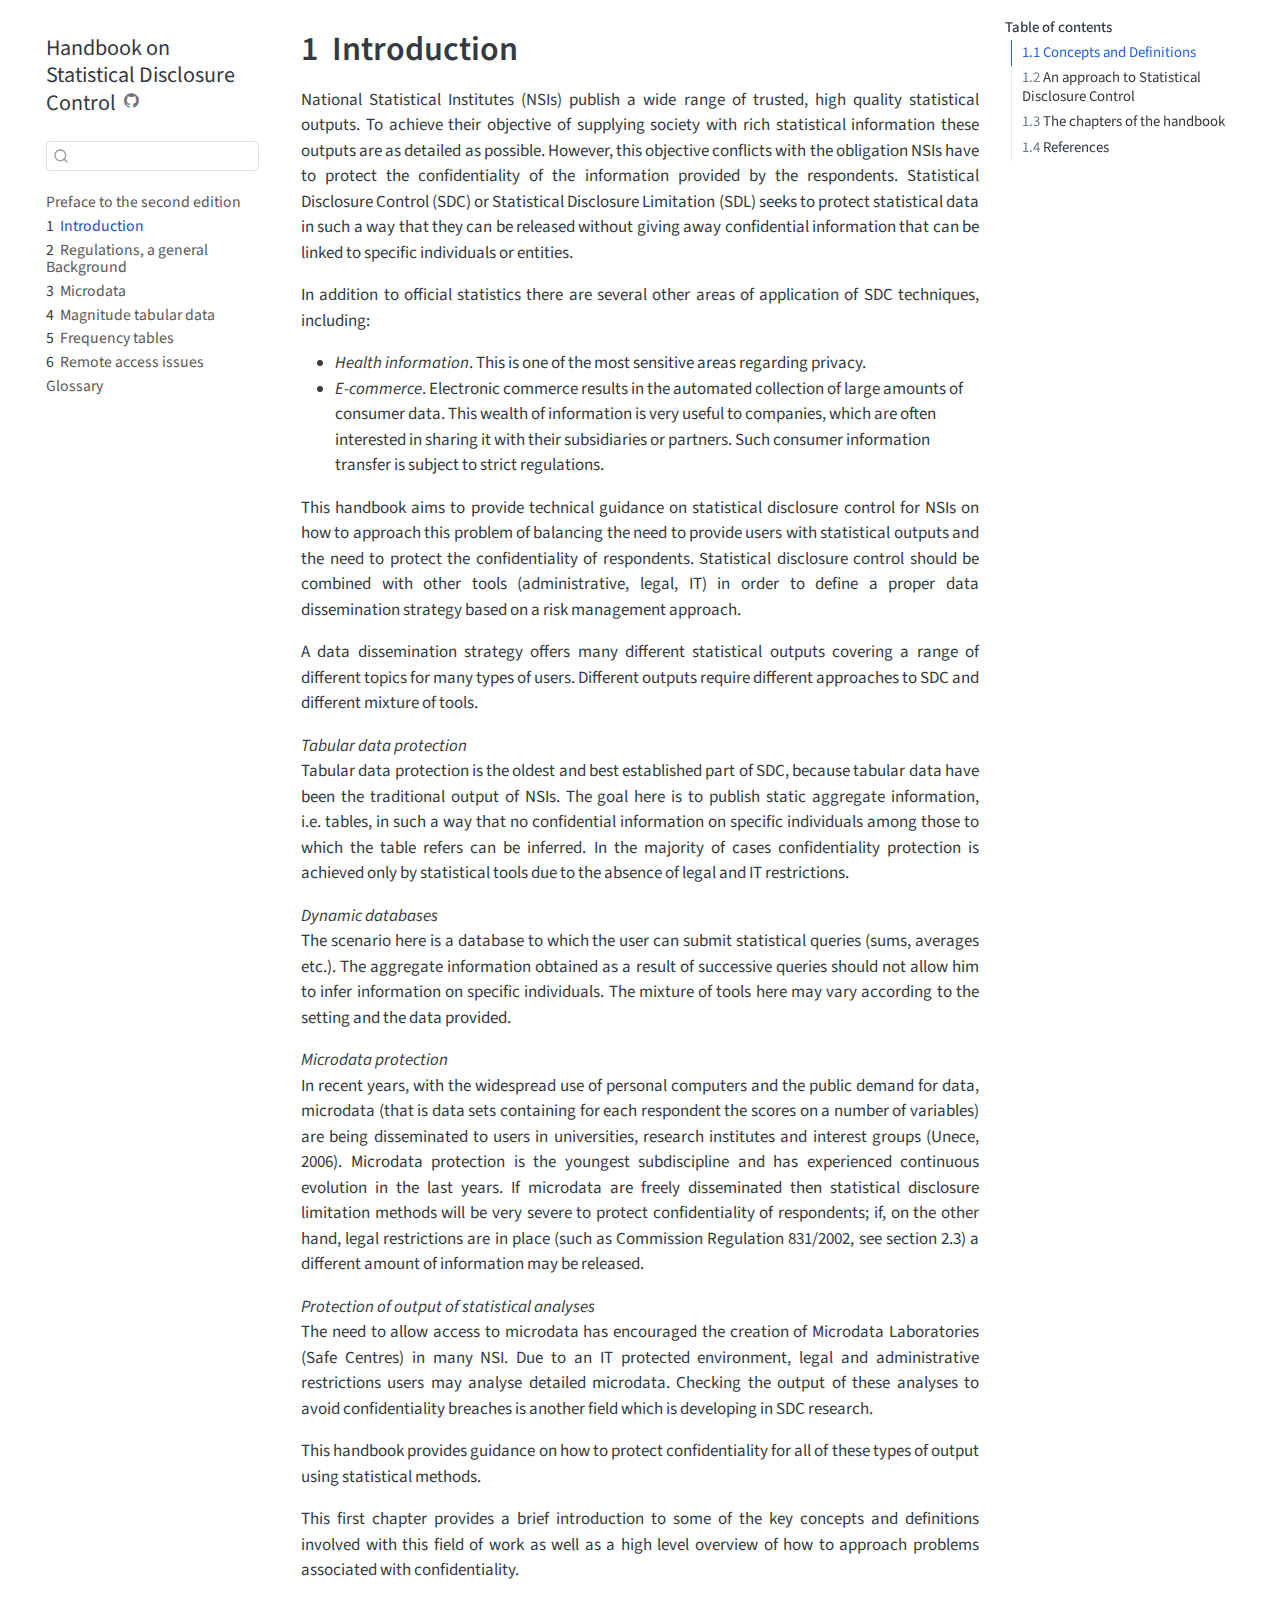
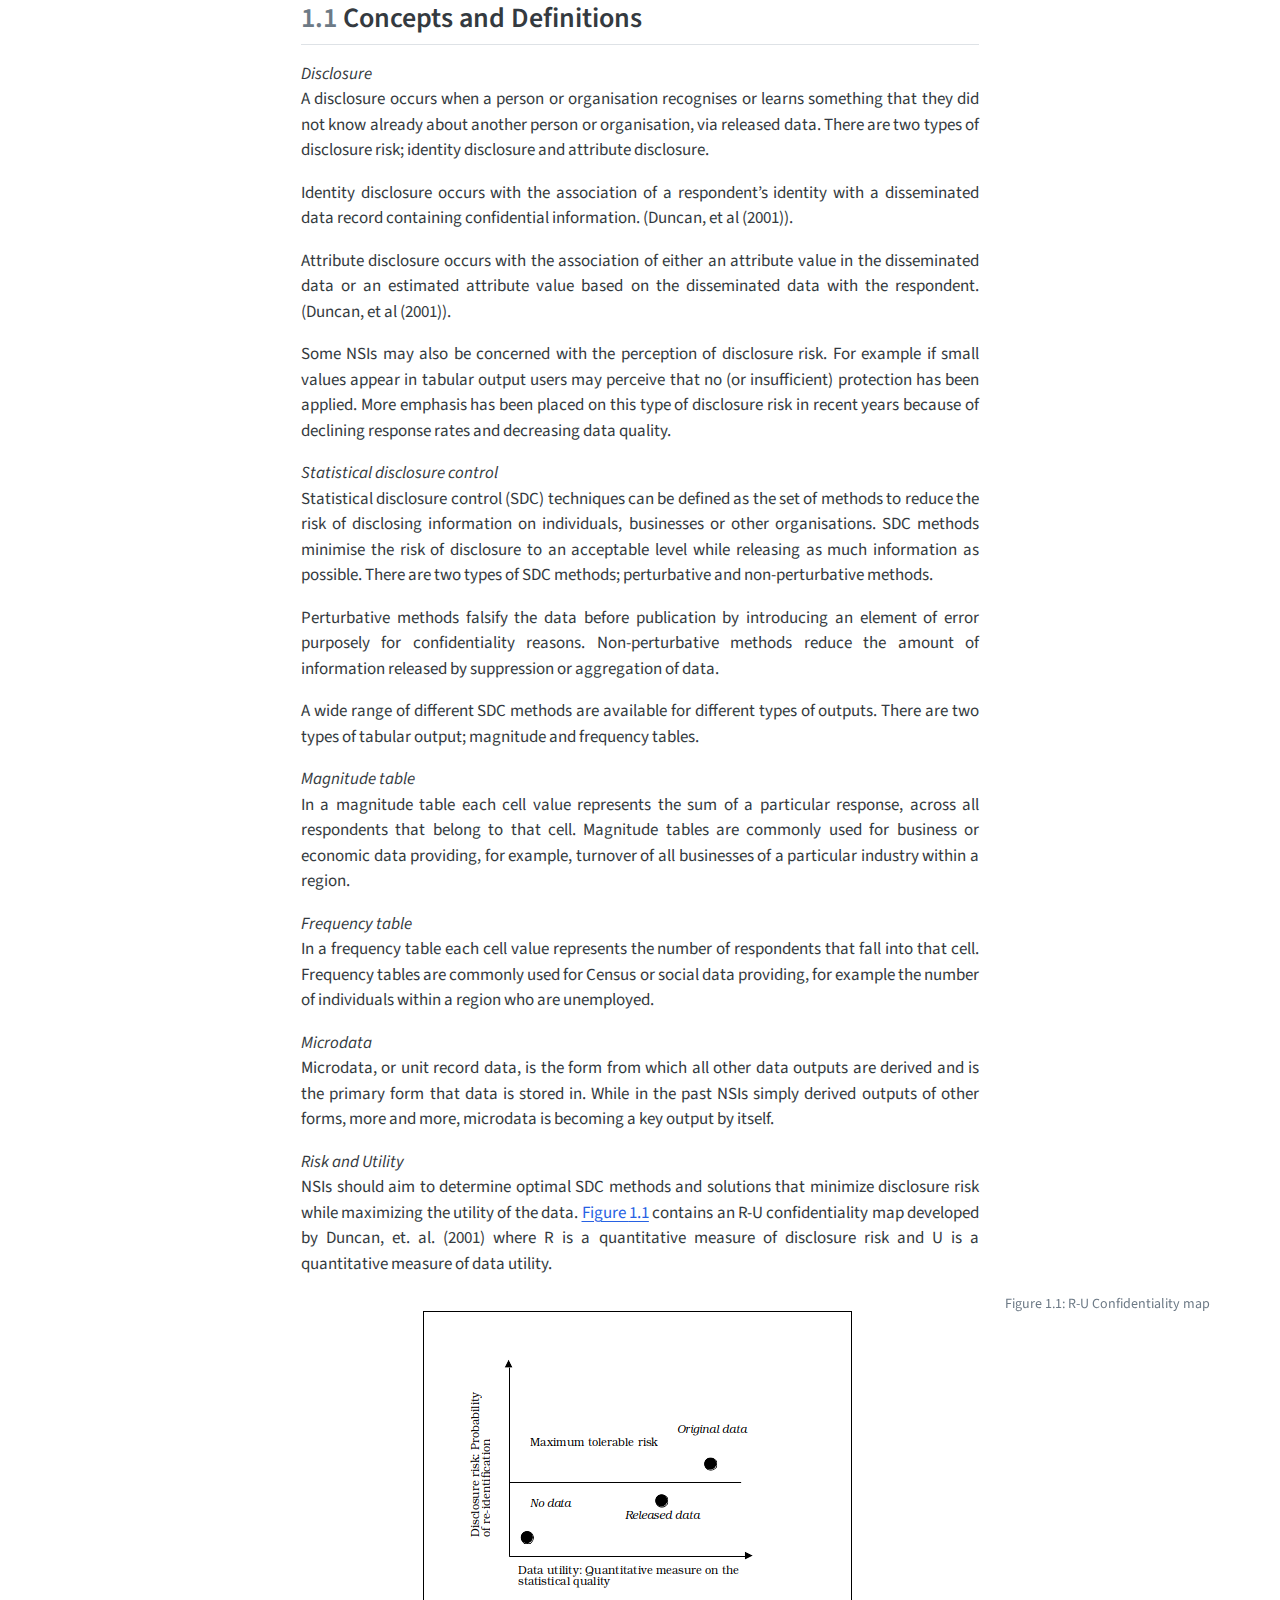
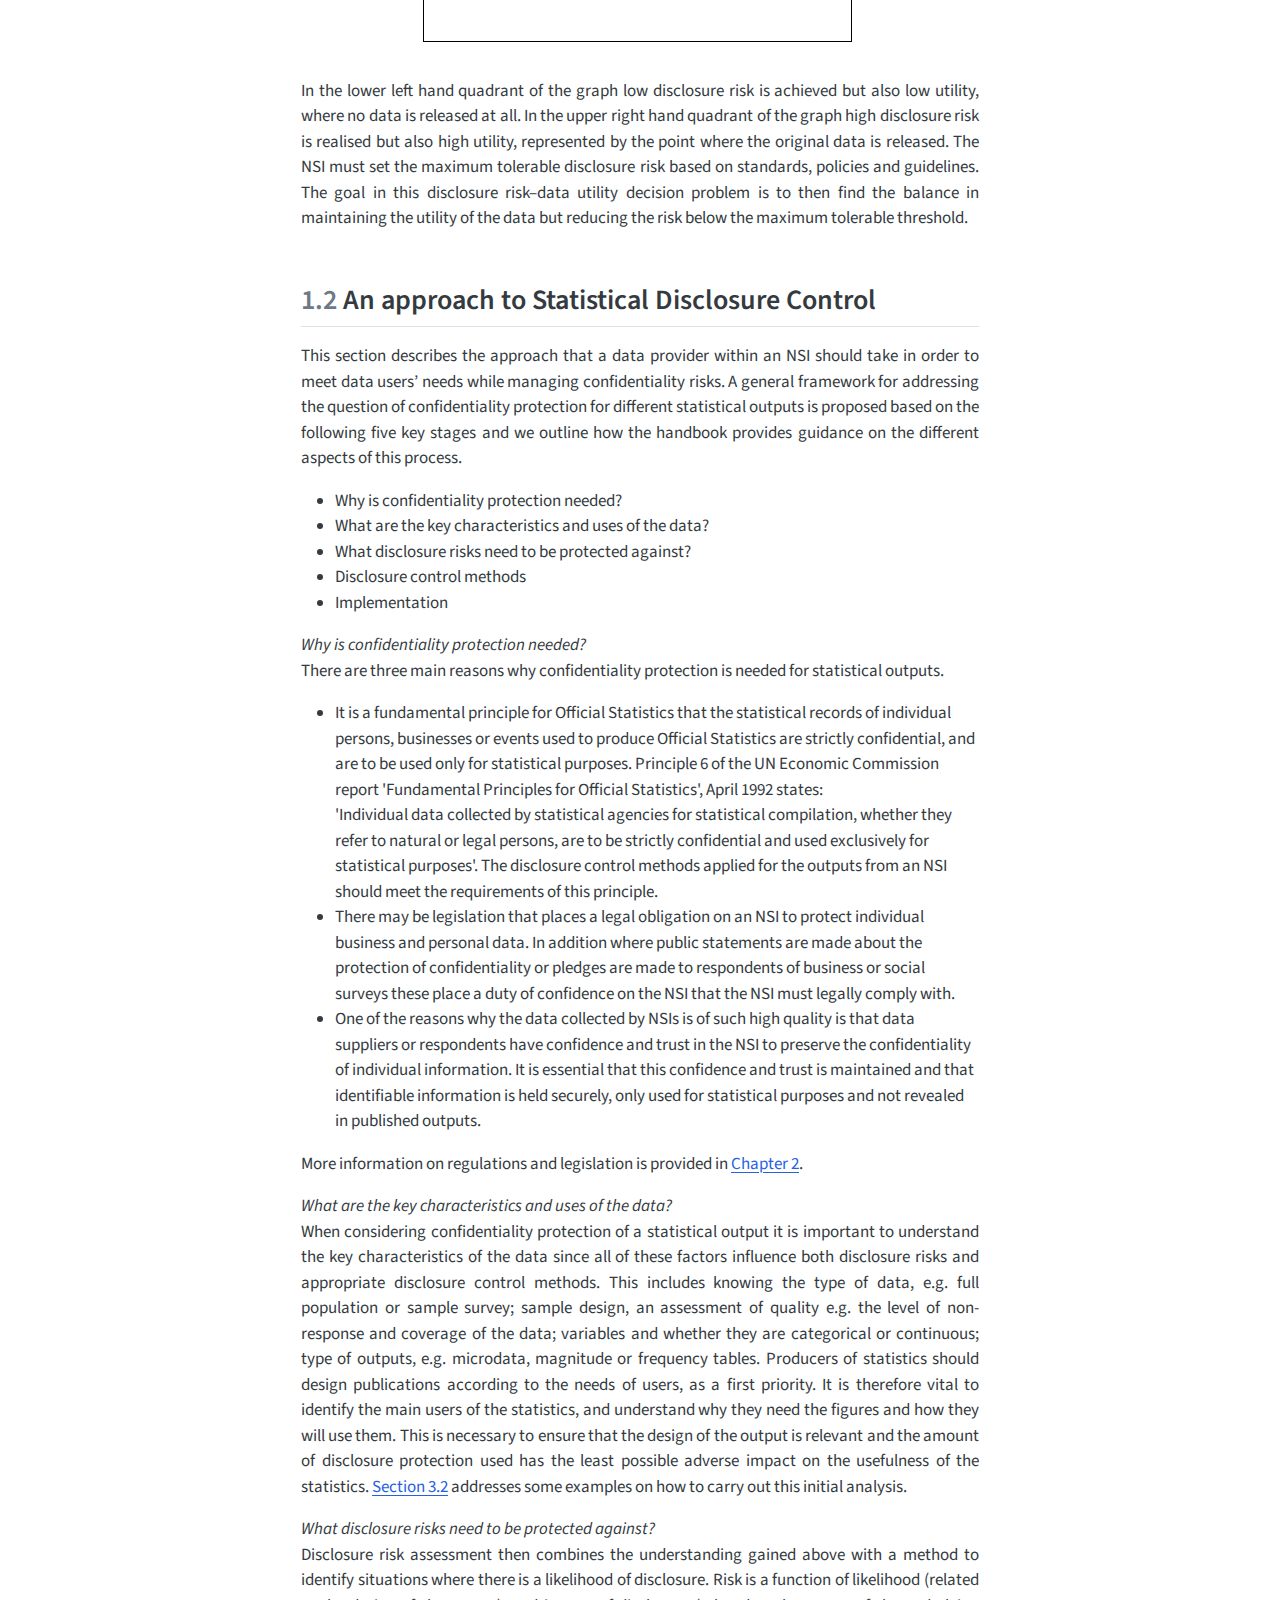
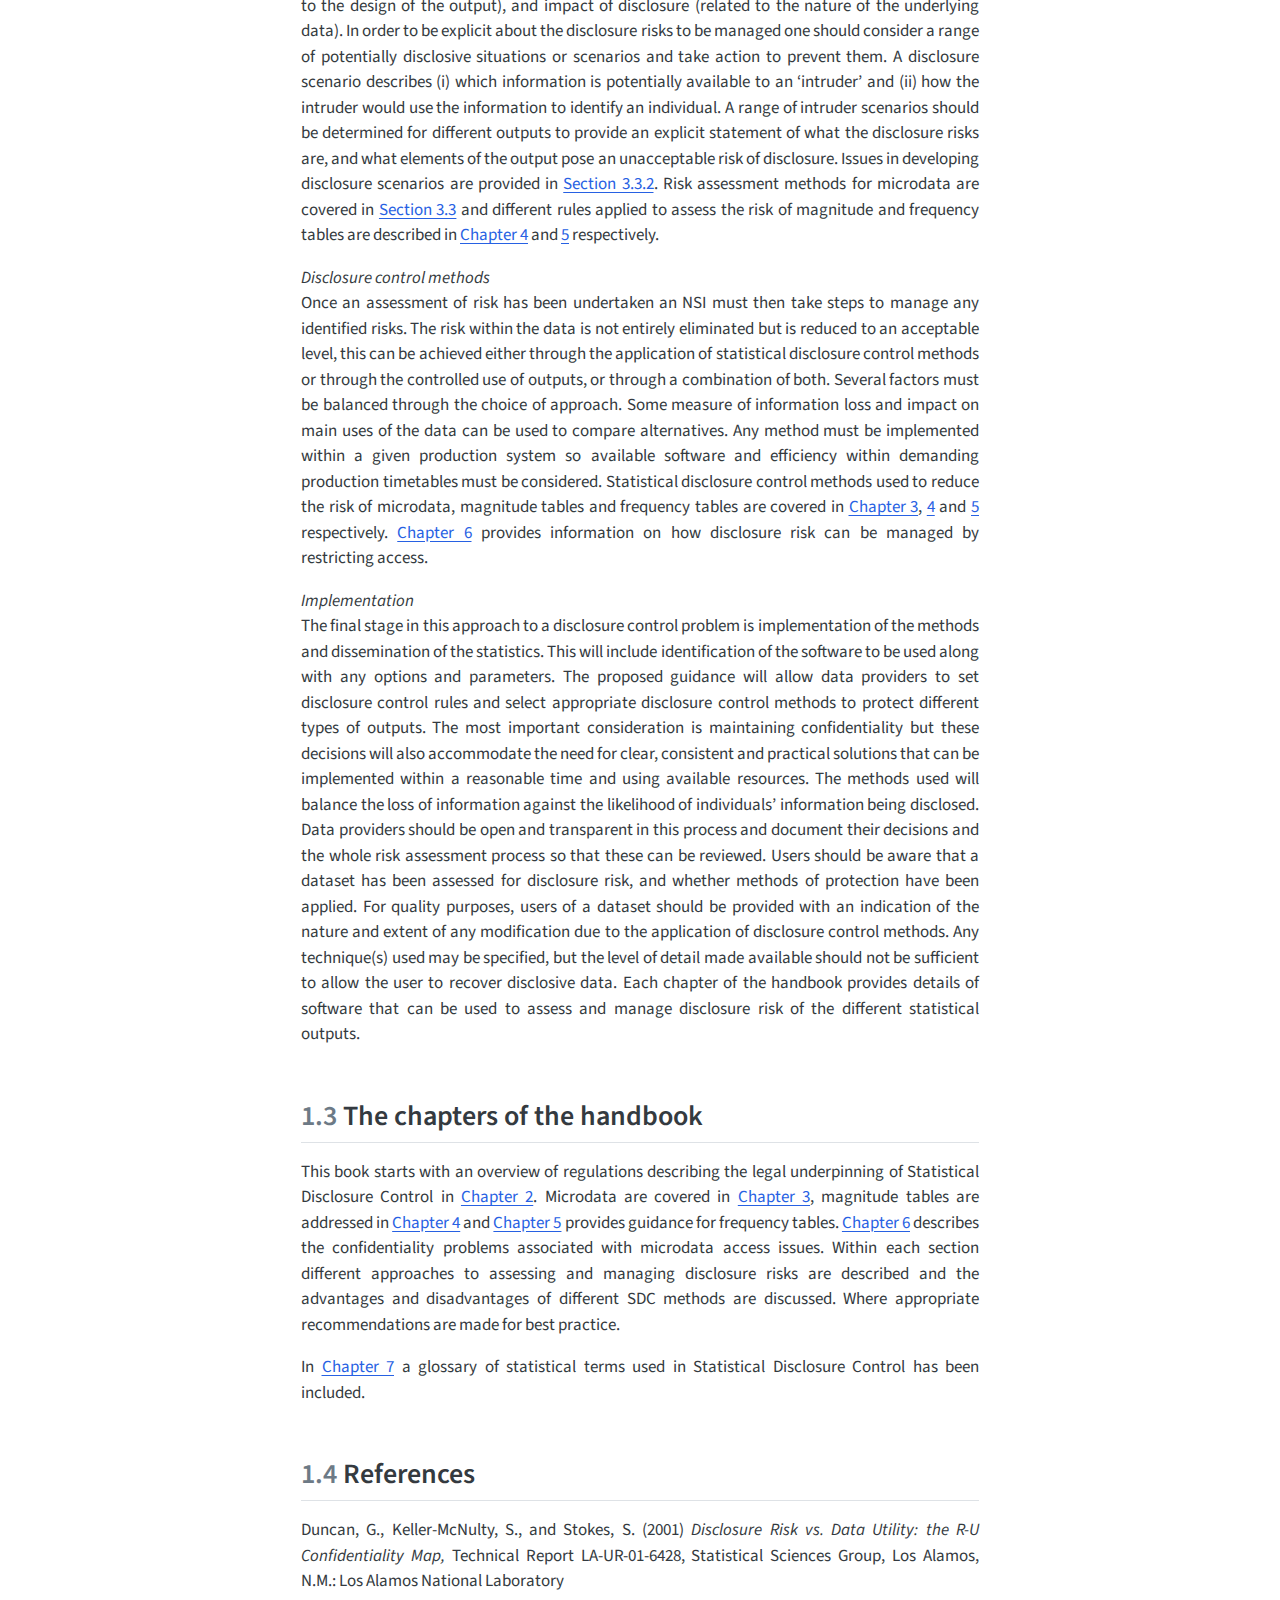
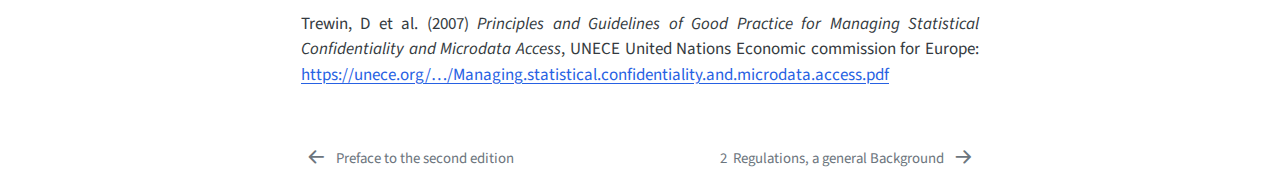
==== commit f8ffdc7f: "Built site for gh-pages" ====
--- a/01-Introduction.html
+++ b/01-Introduction.html
@@ -281,7 +281,7 @@
 <section id="references" class="level2" data-number="1.4">
 <h2 data-number="1.4" class="anchored" data-anchor-id="references"><span class="header-section-number">1.4</span> References</h2>
 <p>Duncan, G., Keller-McNulty, S., and Stokes, S. (2001) <em>Disclosure Risk vs.&nbsp;Data Utility: the R-U Confidentiality Map,</em> Technical Report LA-UR-01-6428, Statistical Sciences Group, Los Alamos, N.M.: Los Alamos National Laboratory</p>
-<p>Trewin, D et al.&nbsp;(2007) <em>Principles and Guidelines of Good Practice for Managing Statistical Confidentiality and Microdata Access</em>, UNECE United Nations Economic commission for Europe: <a href="https://unece.org/fileadmin/DAM/stats/publications/Managing.statistical.confidentiality.and.microdata.access.pdf"><u>https://unece.org/fileadmin/DAM/stats/publications/Managing.statistical.confidentiality.and.microdata.access.pdf</u></a></p>
+<p>Trewin, D et al.&nbsp;(2007) <em>Principles and Guidelines of Good Practice for Managing Statistical Confidentiality and Microdata Access</em>, UNECE United Nations Economic commission for Europe: <a href="https://unece.org/fileadmin/DAM/stats/publications/Managing.statistical.confidentiality.and.microdata.access.pdf"><u>https://unece.org/…/Managing.statistical.confidentiality.and.microdata.access.pdf</u></a></p>
 
 
 </section>
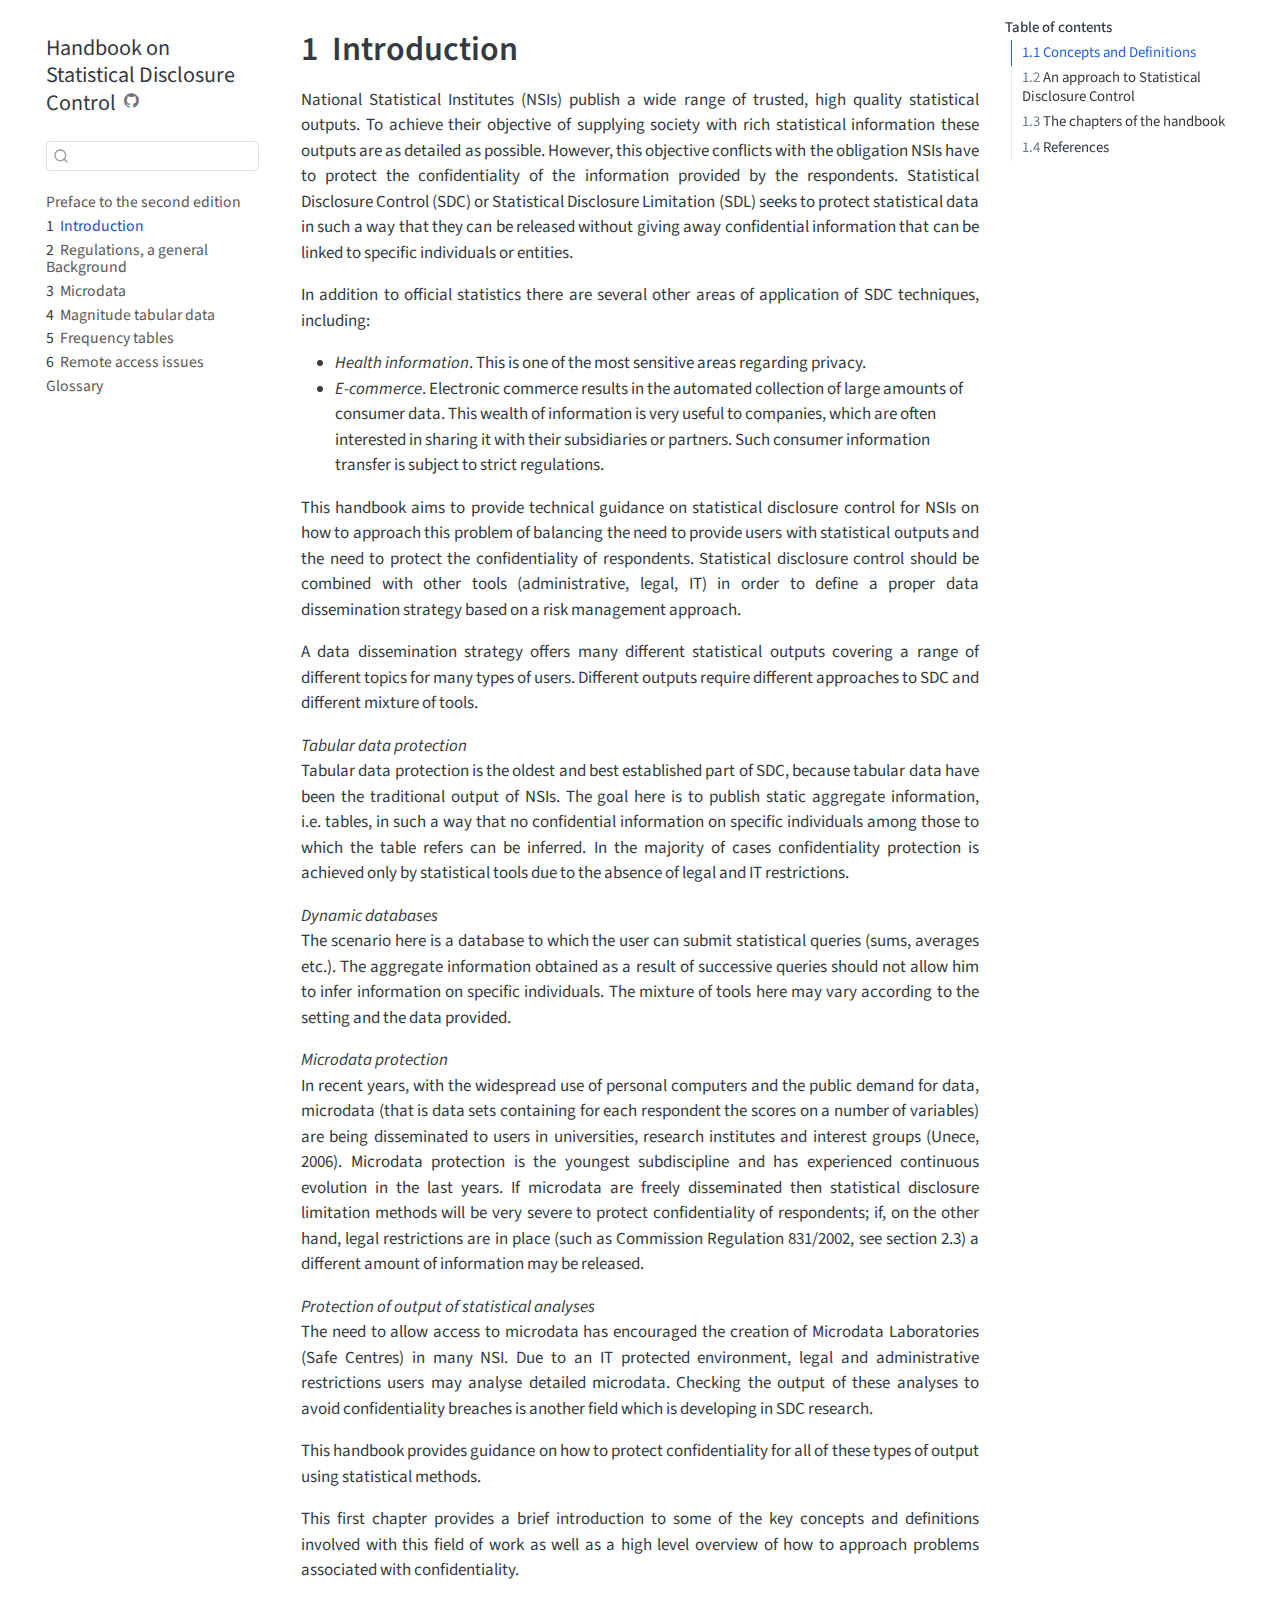
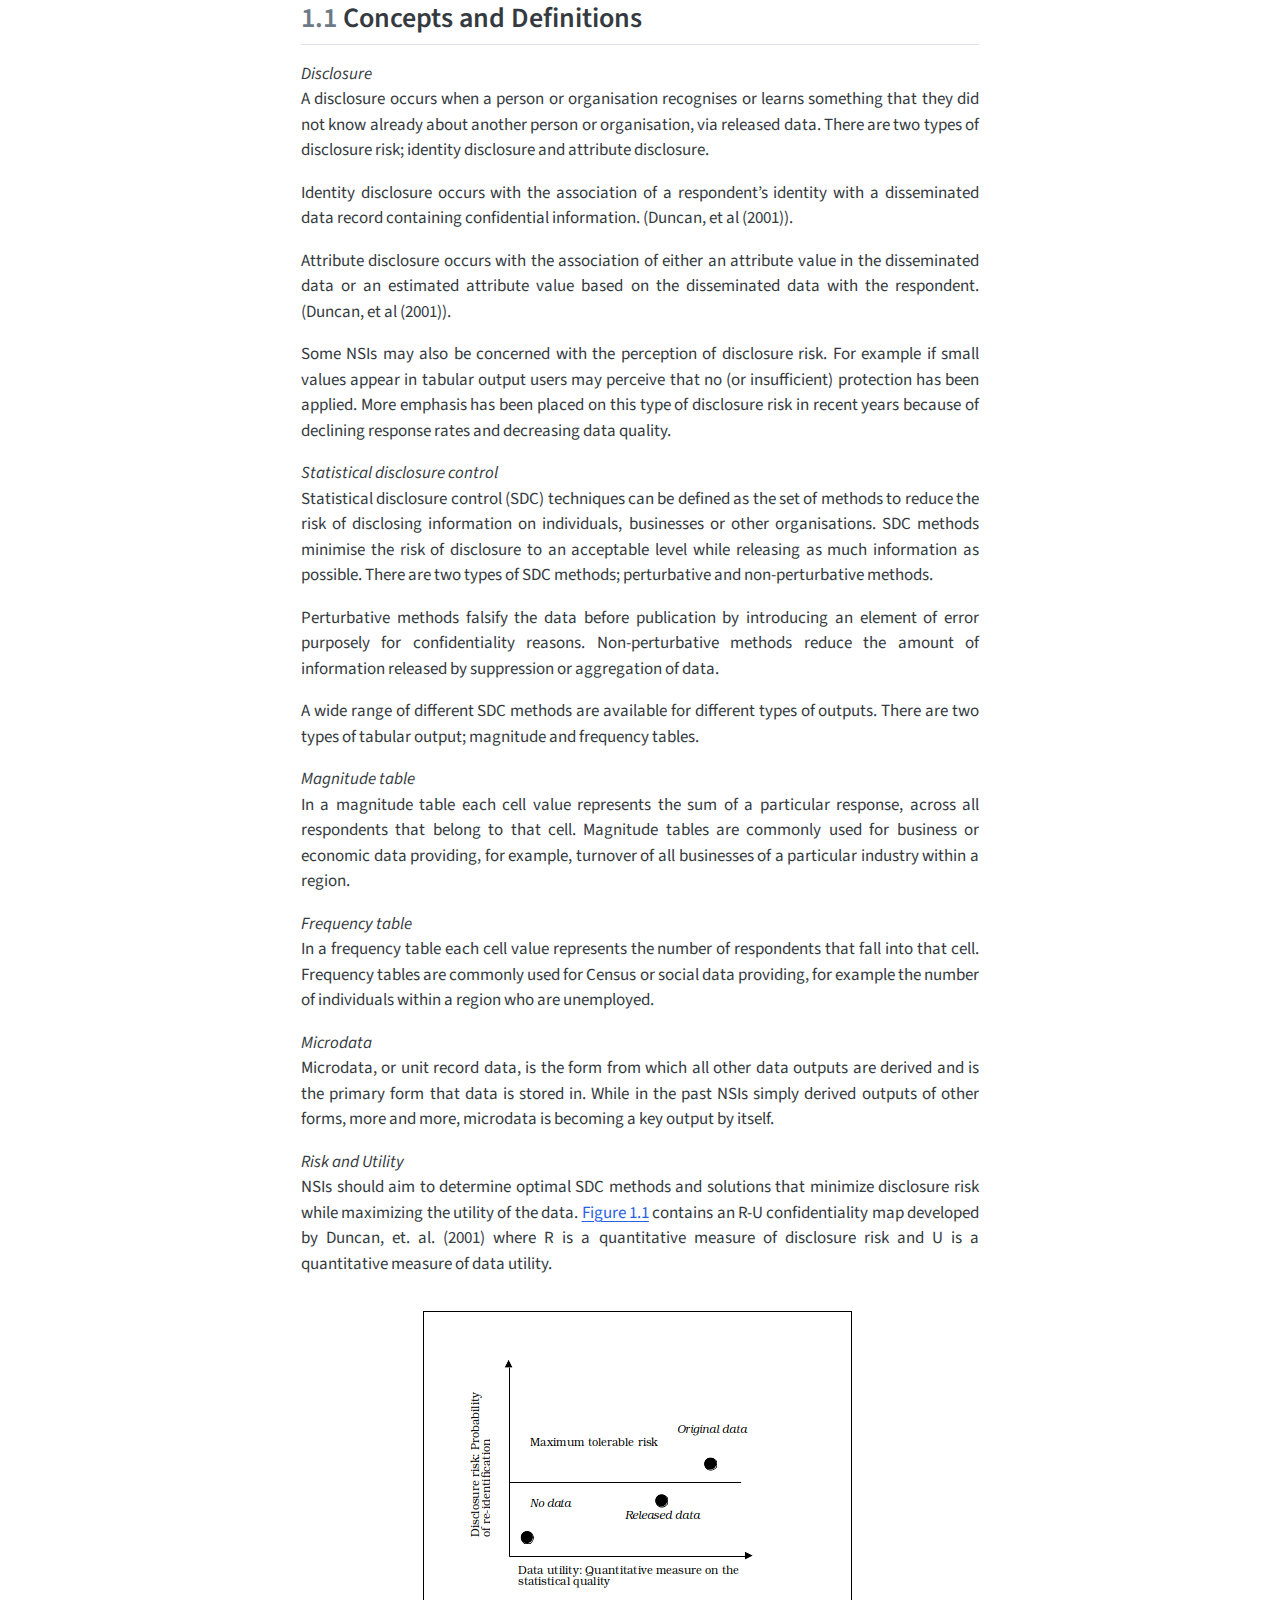
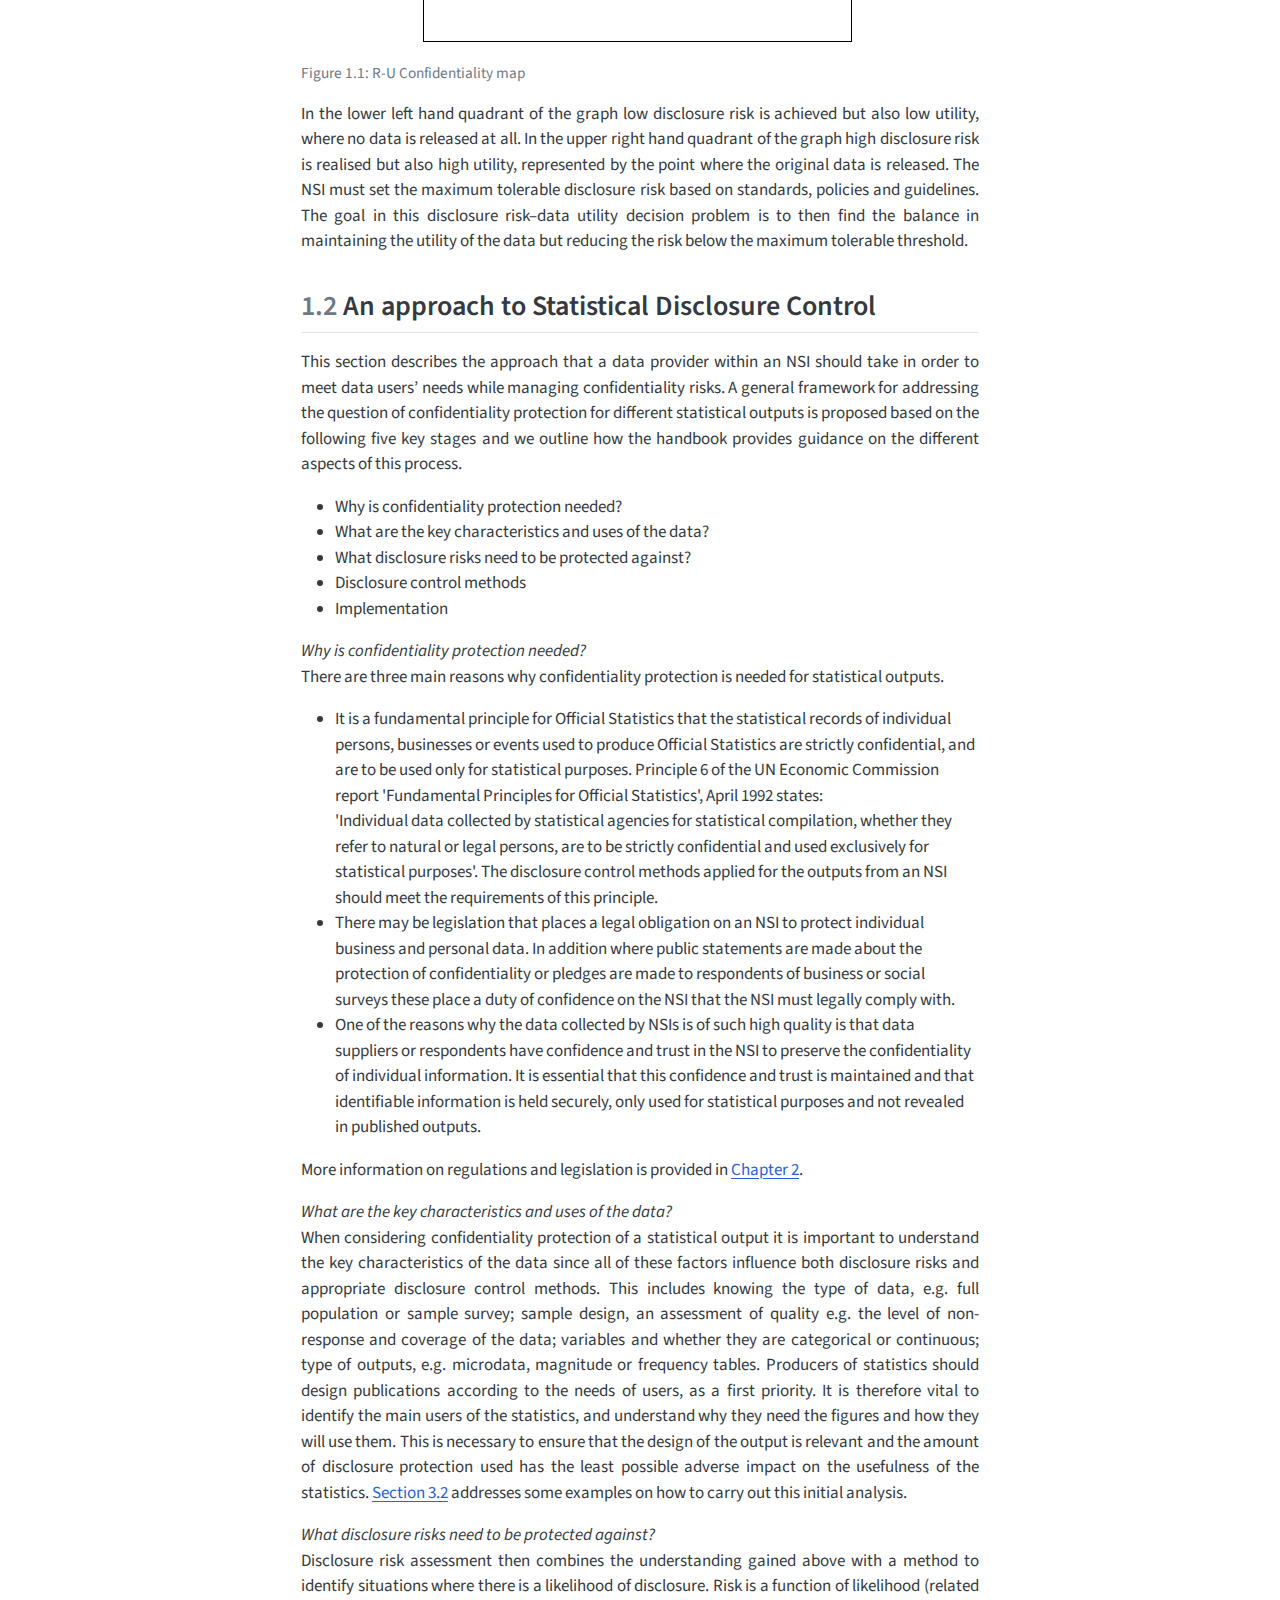
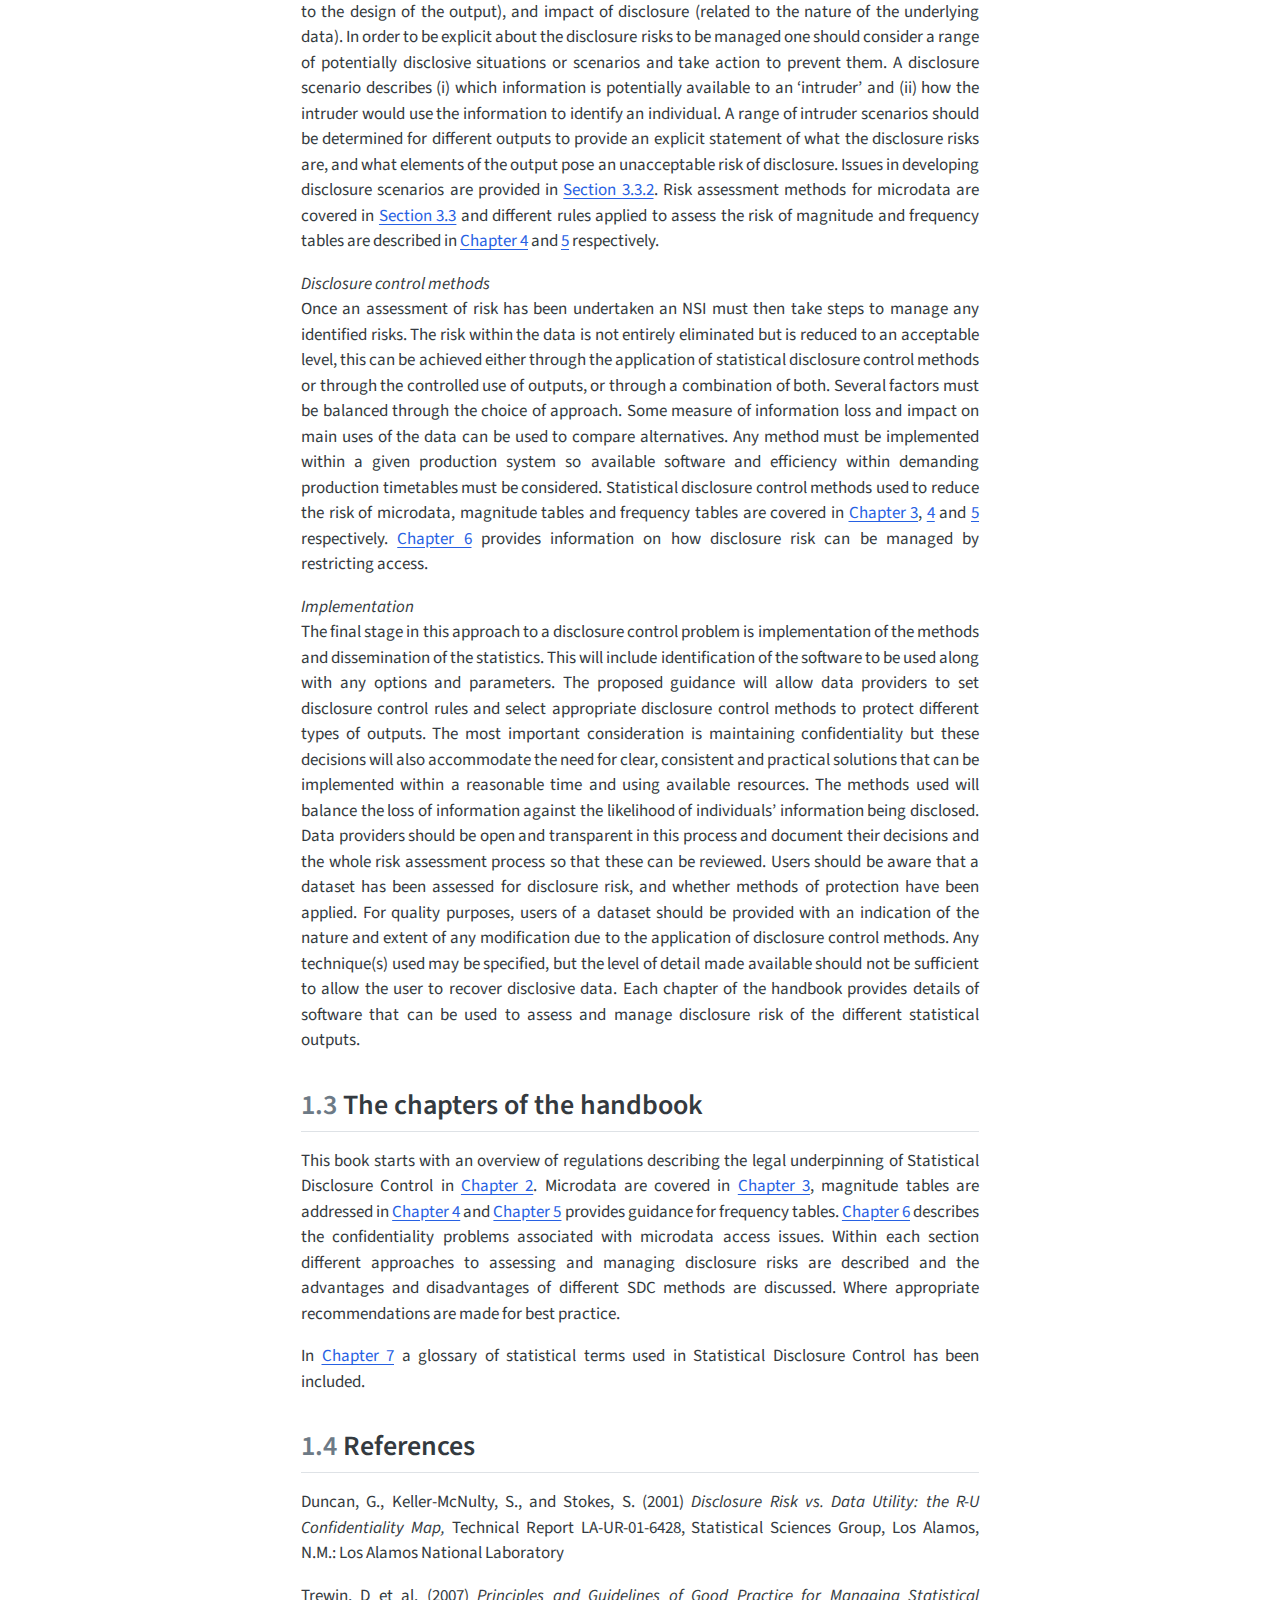
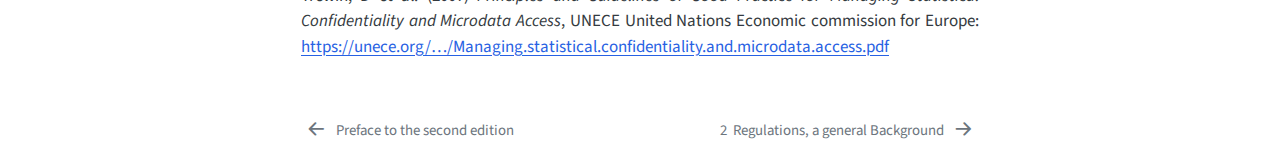
==== commit 8d9e49eb: "Built site for gh-pages" ====
--- a/01-Introduction.html
+++ b/01-Introduction.html
@@ -72,7 +72,7 @@
 
 </head>
 
-<body class="nav-sidebar floating slimcontent">
+<body class="nav-sidebar floating">
 
 <div id="quarto-search-results"></div>
   <header id="quarto-header" class="headroom fixed-top">
@@ -175,7 +175,7 @@
 </nav>
     </div>
 <!-- main -->
-<main class="content page-columns page-full" id="quarto-document-content">
+<main class="content" id="quarto-document-content">
 
 <header id="title-block-header" class="quarto-title-block default">
 <div class="quarto-title">
@@ -214,7 +214,7 @@
 The need to allow access to microdata has encouraged the creation of Microdata Laboratories (Safe Centres) in many NSI. Due to an IT protected environment, legal and administrative restrictions users may analyse detailed microdata. Checking the output of these analyses to avoid confidentiality breaches is another field which is developing in SDC research.</p>
 <p>This handbook provides guidance on how to protect confidentiality for all of these types of output using statistical methods.</p>
 <p>This first chapter provides a brief introduction to some of the key concepts and definitions involved with this field of work as well as a high level overview of how to approach problems associated with confidentiality.</p>
-<section id="sec-concepts-and-definitions" class="level2 page-columns page-full" data-number="1.1">
+<section id="sec-concepts-and-definitions" class="level2" data-number="1.1">
 <h2 data-number="1.1" class="anchored" data-anchor-id="sec-concepts-and-definitions"><span class="header-section-number">1.1</span> Concepts and Definitions</h2>
 <p><em>Disclosure</em><br>
 A disclosure occurs when a person or organisation recognises or learns something that they did not know already about another person or organisation, via released data. There are two types of disclosure risk; identity disclosure and attribute disclosure.</p>
@@ -233,12 +233,12 @@
 Microdata, or unit record data, is the form from which all other data outputs are derived and is the primary form that data is stored in. While in the past NSIs simply derived outputs of other forms, more and more, microdata is becoming a key output by itself.</p>
 <p><em>Risk and Utility</em><br>
 NSIs should aim to determine optimal SDC methods and solutions that minimize disclosure risk while maximizing the utility of the data. <a href="#fig-R-U-map" class="quarto-xref">Figure&nbsp;<span>1.1</span></a> contains an R-U confidentiality map developed by Duncan, et. al.&nbsp;(2001) where R is a quantitative measure of disclosure risk and U is a quantitative measure of data utility.</p>
-<div id="fig-R-U-map" class="quarto-float quarto-figure quarto-figure-center anchored page-columns page-full">
-<figure class="quarto-float quarto-float-fig figure page-columns page-full">
+<div id="fig-R-U-map" class="quarto-float quarto-figure quarto-figure-center anchored">
+<figure class="quarto-float quarto-float-fig figure">
 <div aria-describedby="fig-R-U-map-caption-0ceaefa1-69ba-4598-a22c-09a6ac19f8ca">
 <img src="Images/media/intro_RU_map.png" class="img-fluid figure-img">
 </div>
-<figcaption class="quarto-float-caption-margin quarto-float-caption quarto-float-fig margin-caption" id="fig-R-U-map-caption-0ceaefa1-69ba-4598-a22c-09a6ac19f8ca">
+<figcaption class="quarto-float-caption-bottom quarto-float-caption quarto-float-fig" id="fig-R-U-map-caption-0ceaefa1-69ba-4598-a22c-09a6ac19f8ca">
 Figure&nbsp;1.1: R-U Confidentiality map
 </figcaption>
 </figure>
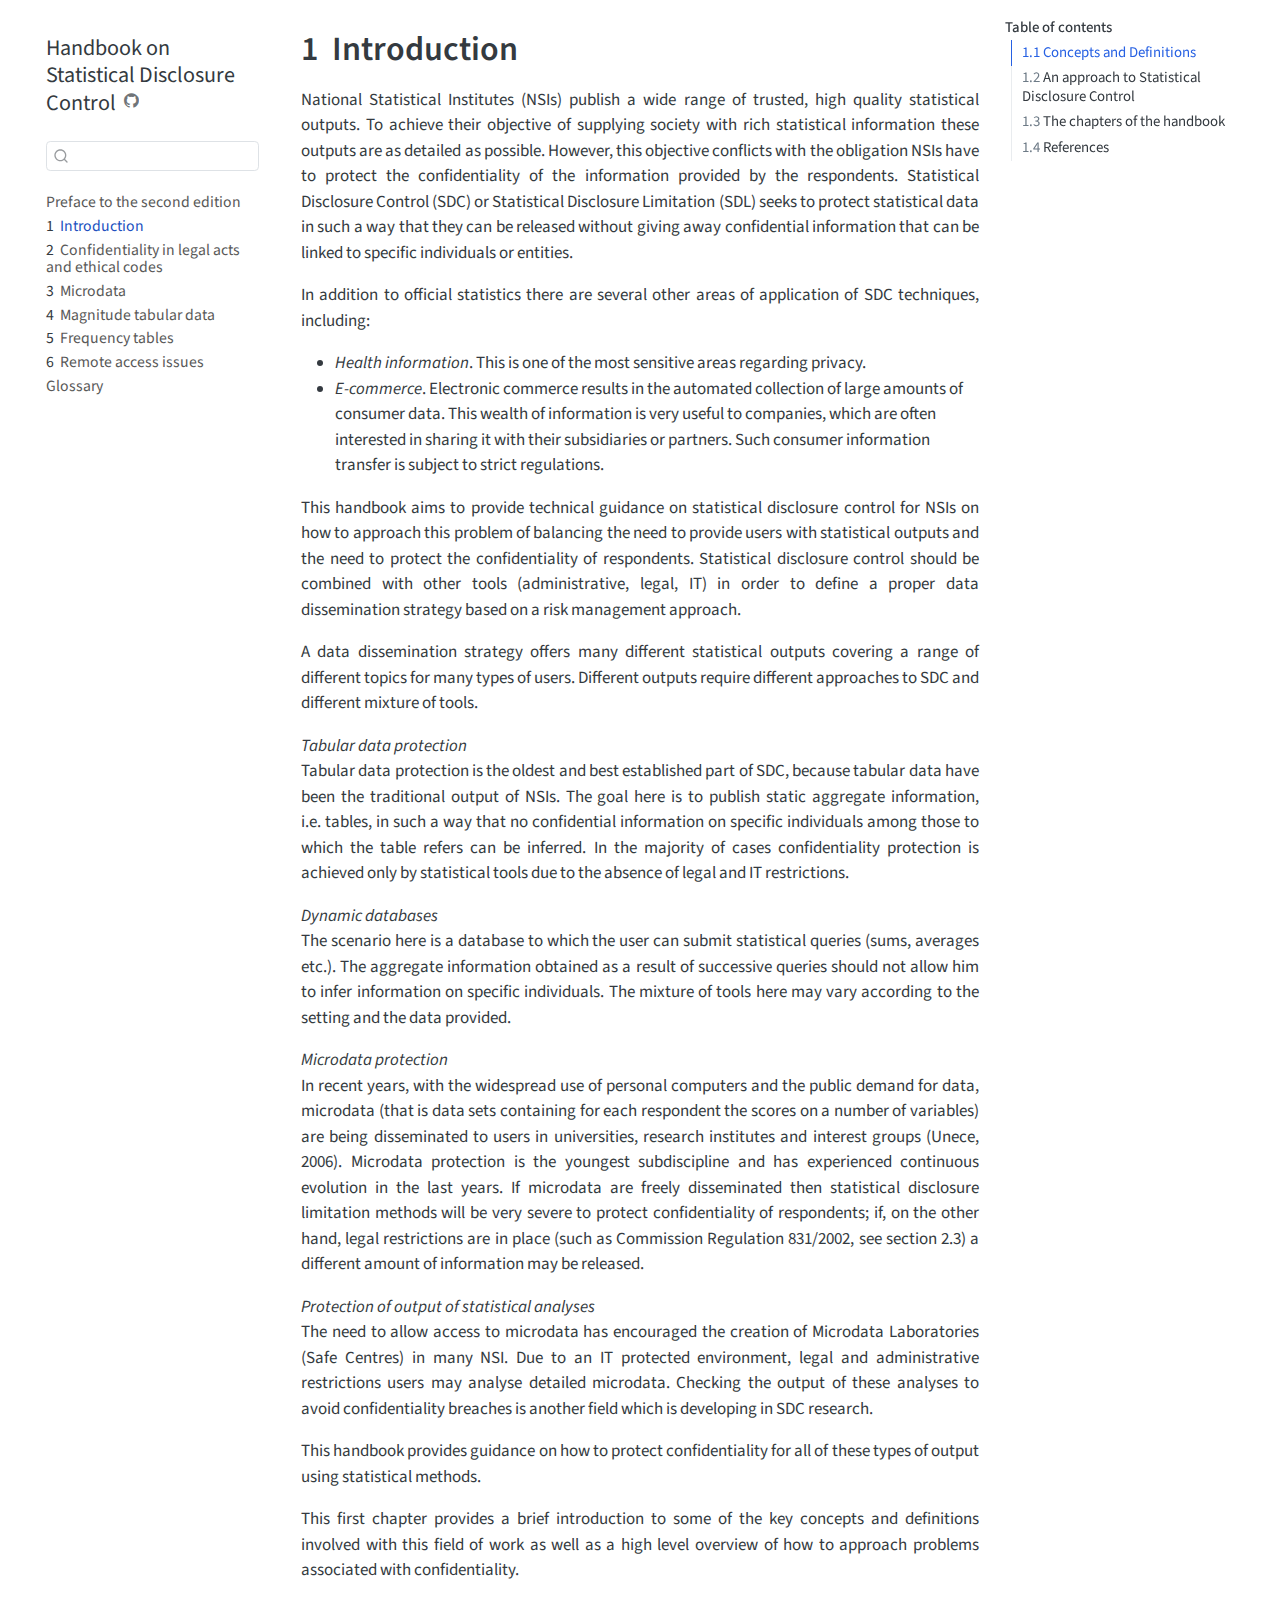
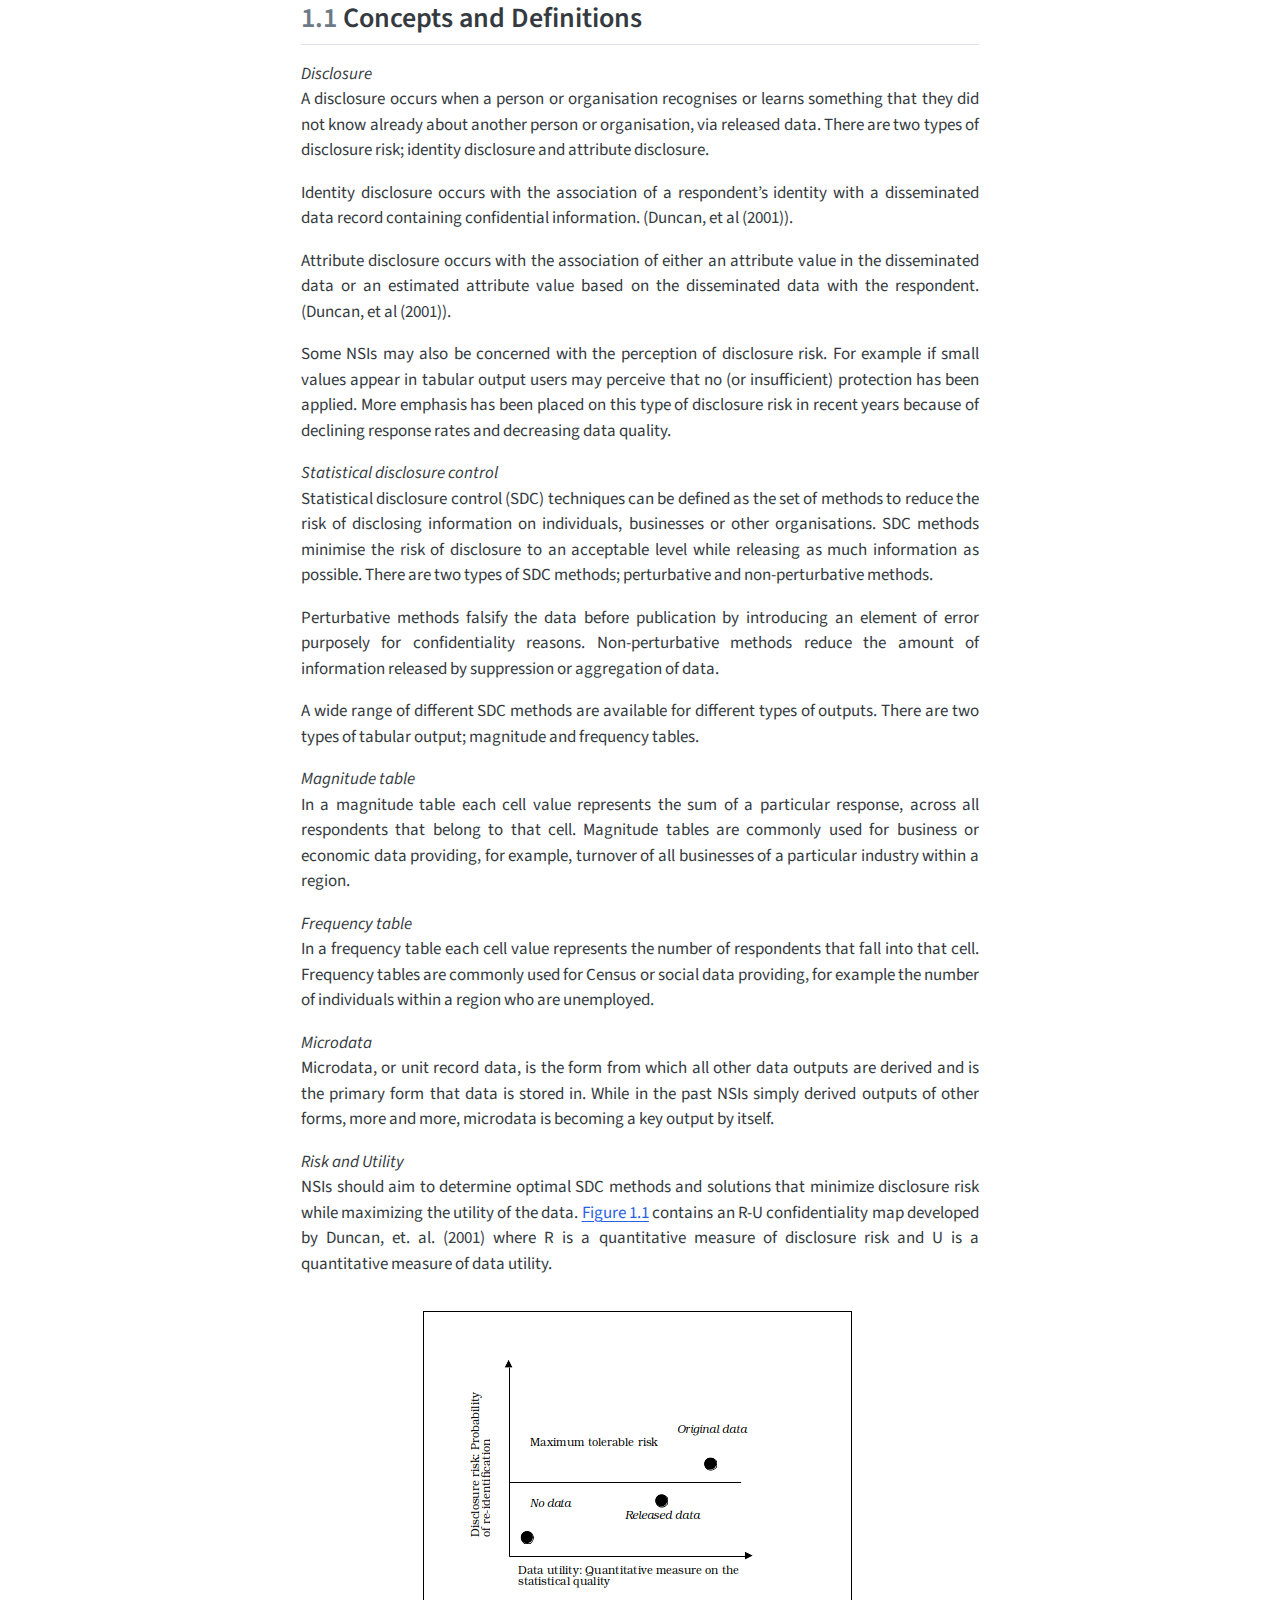
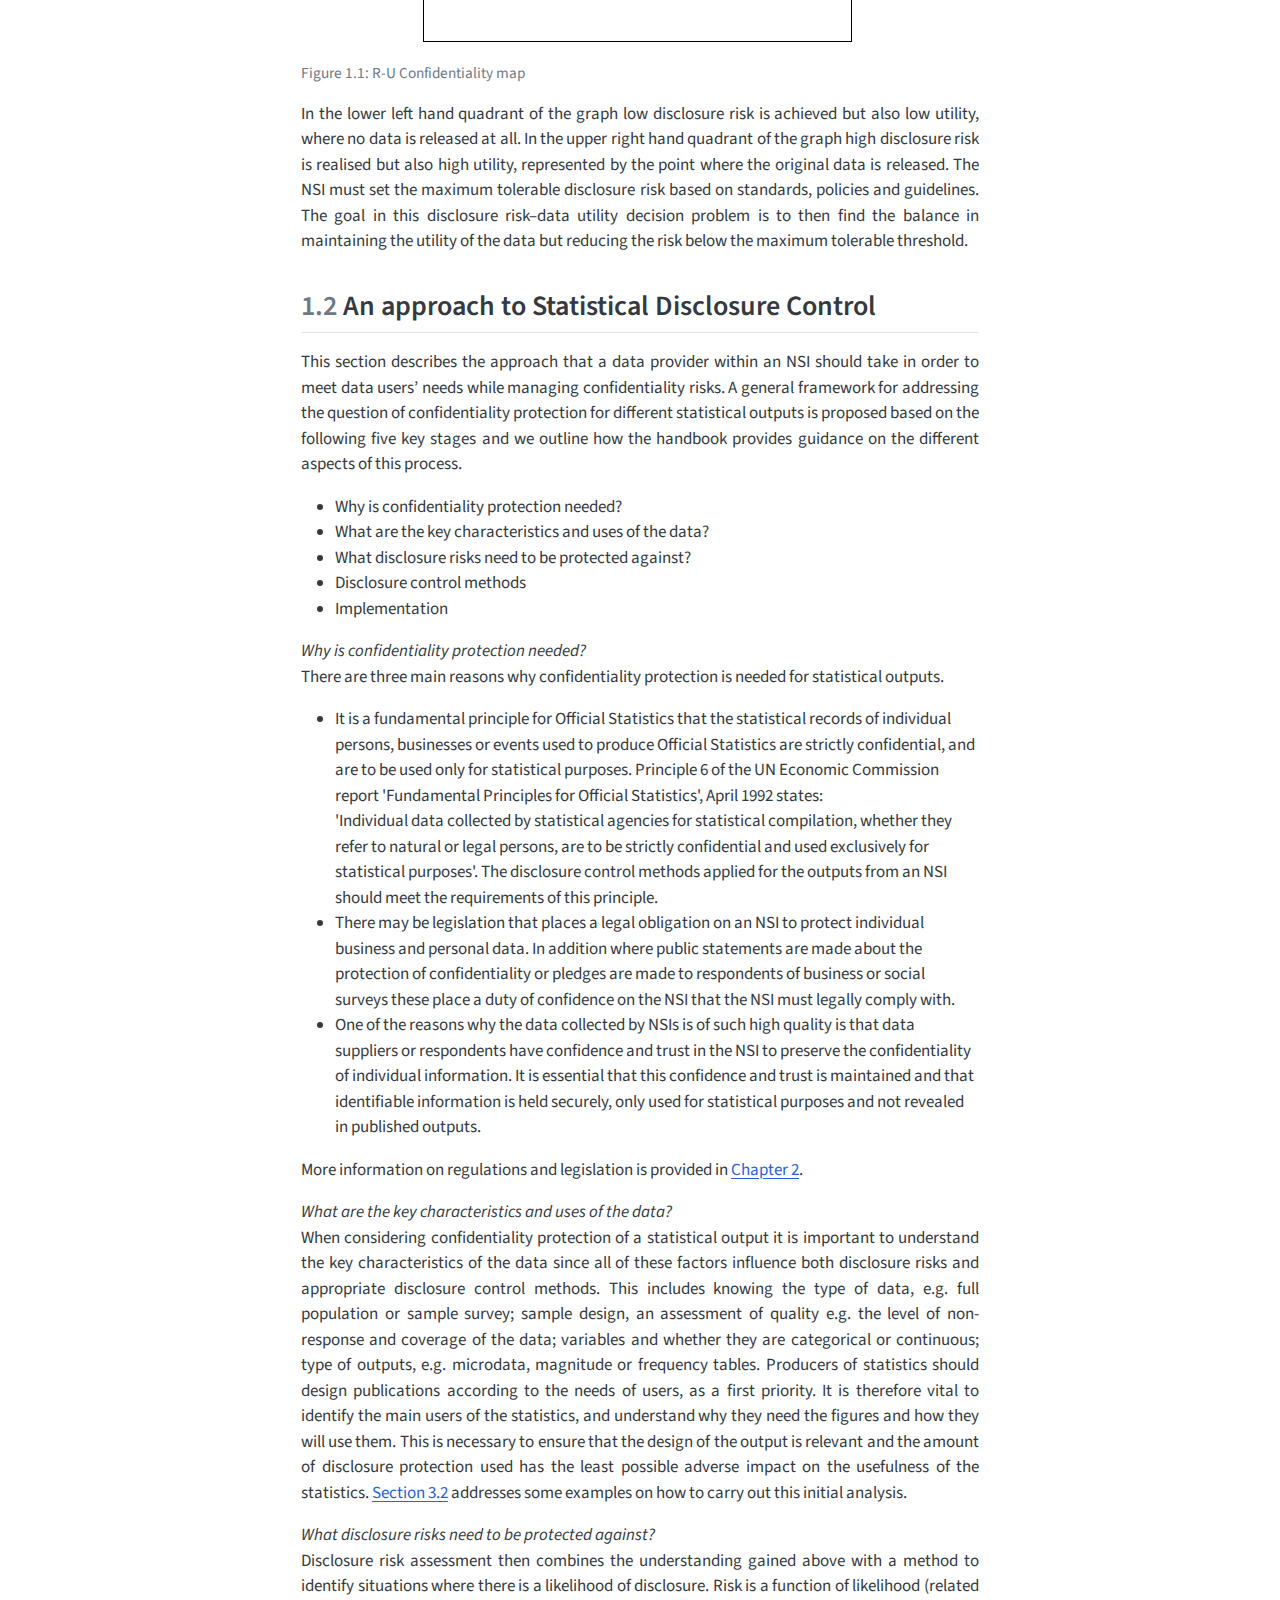
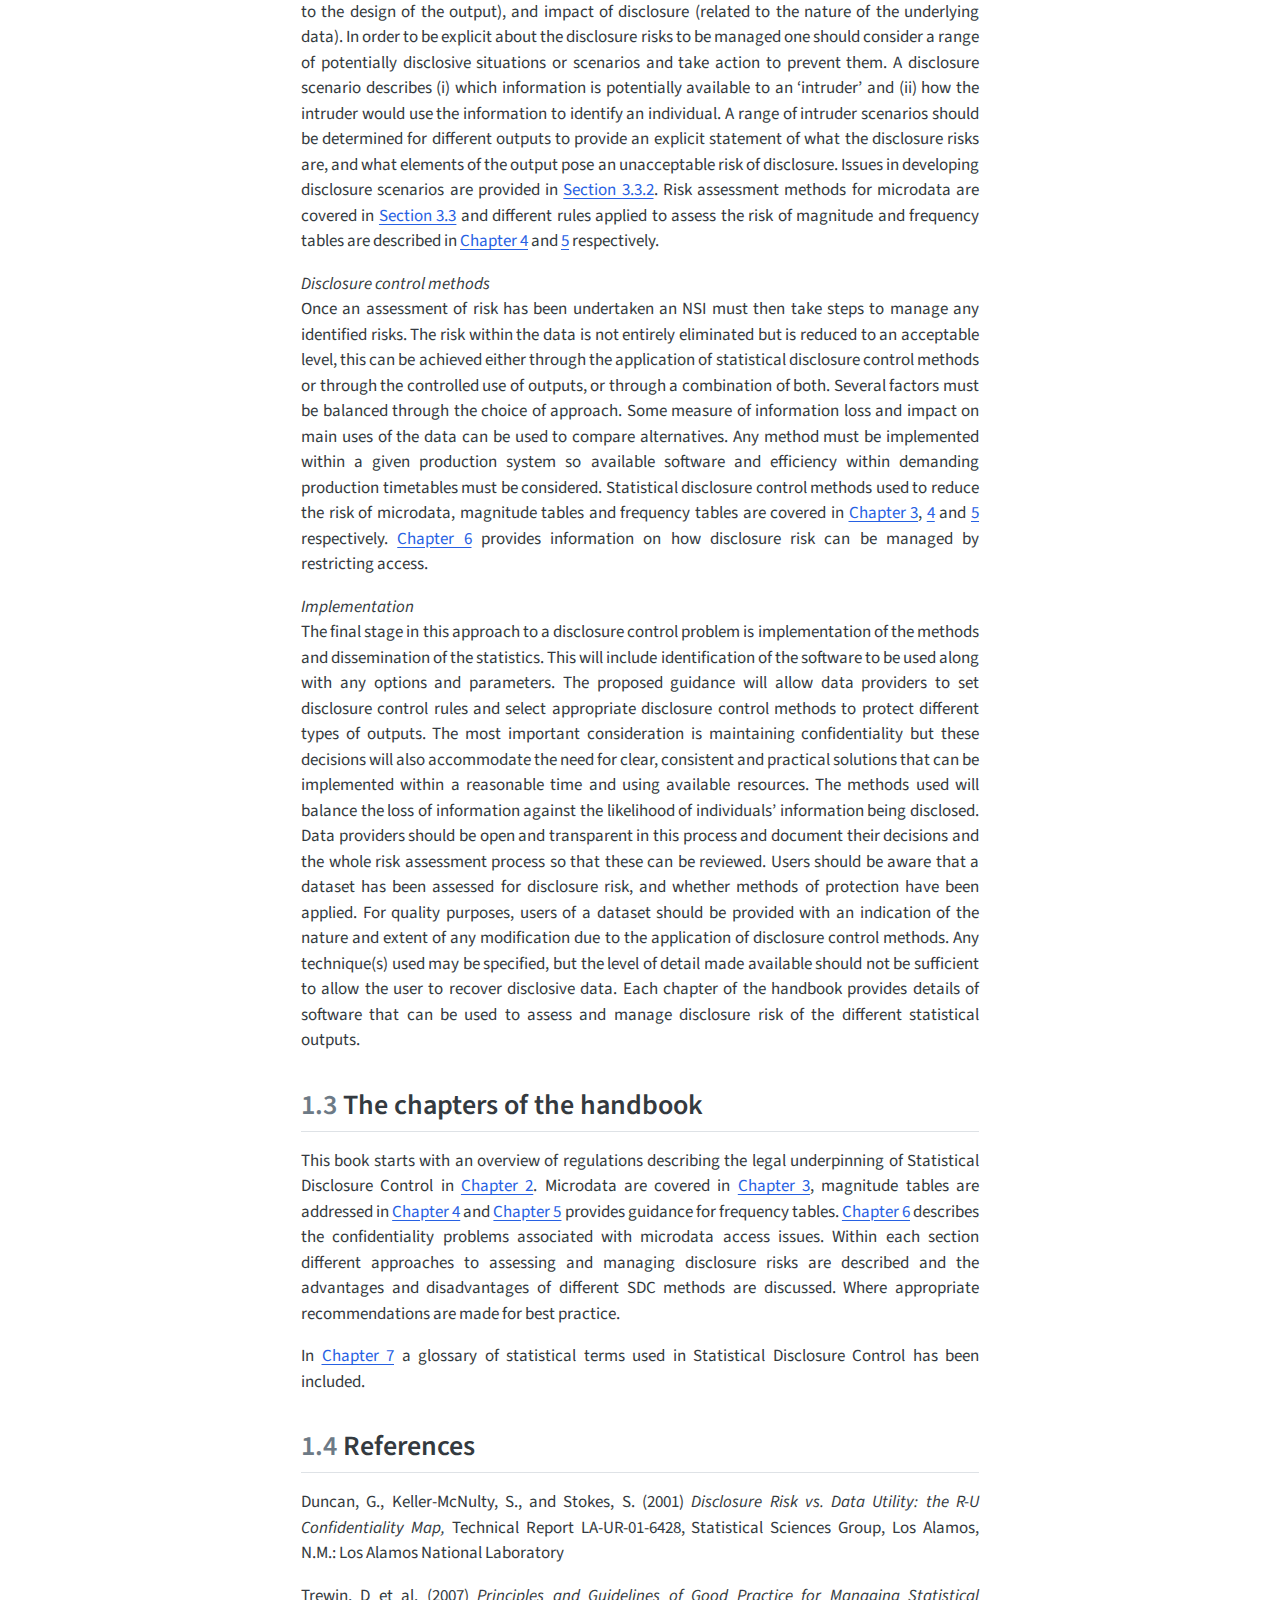
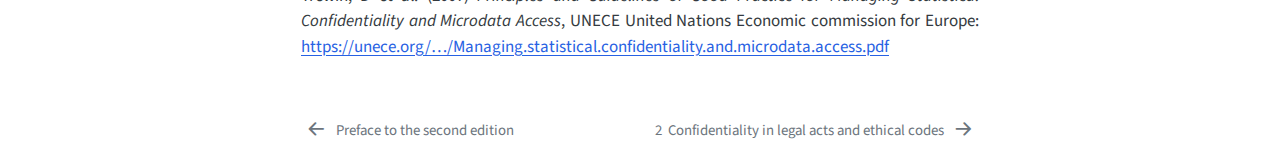
==== commit a17070f1: "Built site for gh-pages" ====
--- a/01-Introduction.html
+++ b/01-Introduction.html
@@ -124,7 +124,7 @@
         <li class="sidebar-item">
   <div class="sidebar-item-container"> 
   <a href="./02-regulations.html" class="sidebar-item-text sidebar-link">
- <span class="menu-text"><span class="chapter-number">2</span>&nbsp; <span class="chapter-title">Regulations, a general Background</span></span></a>
+ <span class="menu-text"><span class="chapter-number">2</span>&nbsp; <span class="chapter-title">Confidentiality in legal acts and ethical codes</span></span></a>
   </div>
 </li>
         <li class="sidebar-item">
@@ -714,8 +714,8 @@
       </a>          
   </div>
   <div class="nav-page nav-page-next">
-      <a href="./02-regulations.html" class="pagination-link" aria-label="Regulations, a general Background">
-        <span class="nav-page-text"><span class="chapter-number">2</span>&nbsp; <span class="chapter-title">Regulations, a general Background</span></span> <i class="bi bi-arrow-right-short"></i>
+      <a href="./02-regulations.html" class="pagination-link" aria-label="Confidentiality in legal acts and ethical codes">
+        <span class="nav-page-text"><span class="chapter-number">2</span>&nbsp; <span class="chapter-title">Confidentiality in legal acts and ethical codes</span></span> <i class="bi bi-arrow-right-short"></i>
       </a>
   </div>
 </nav>
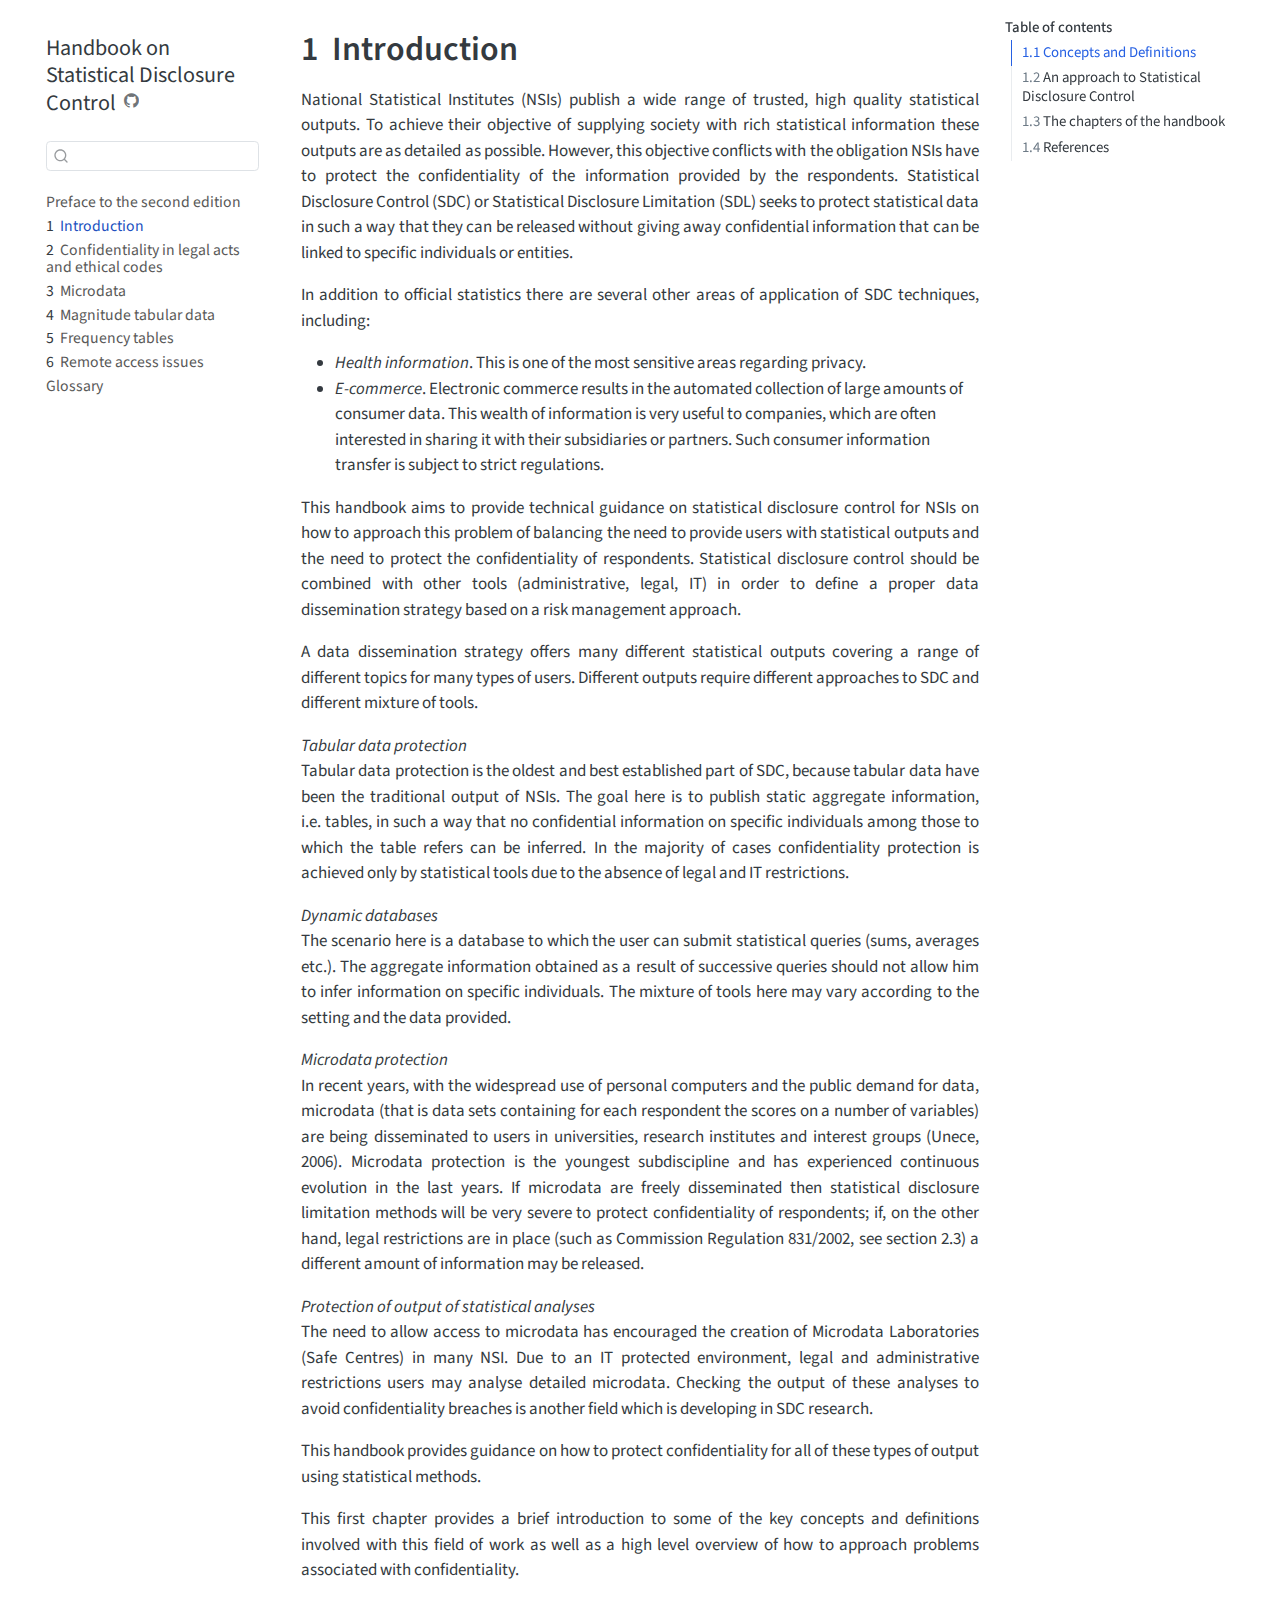
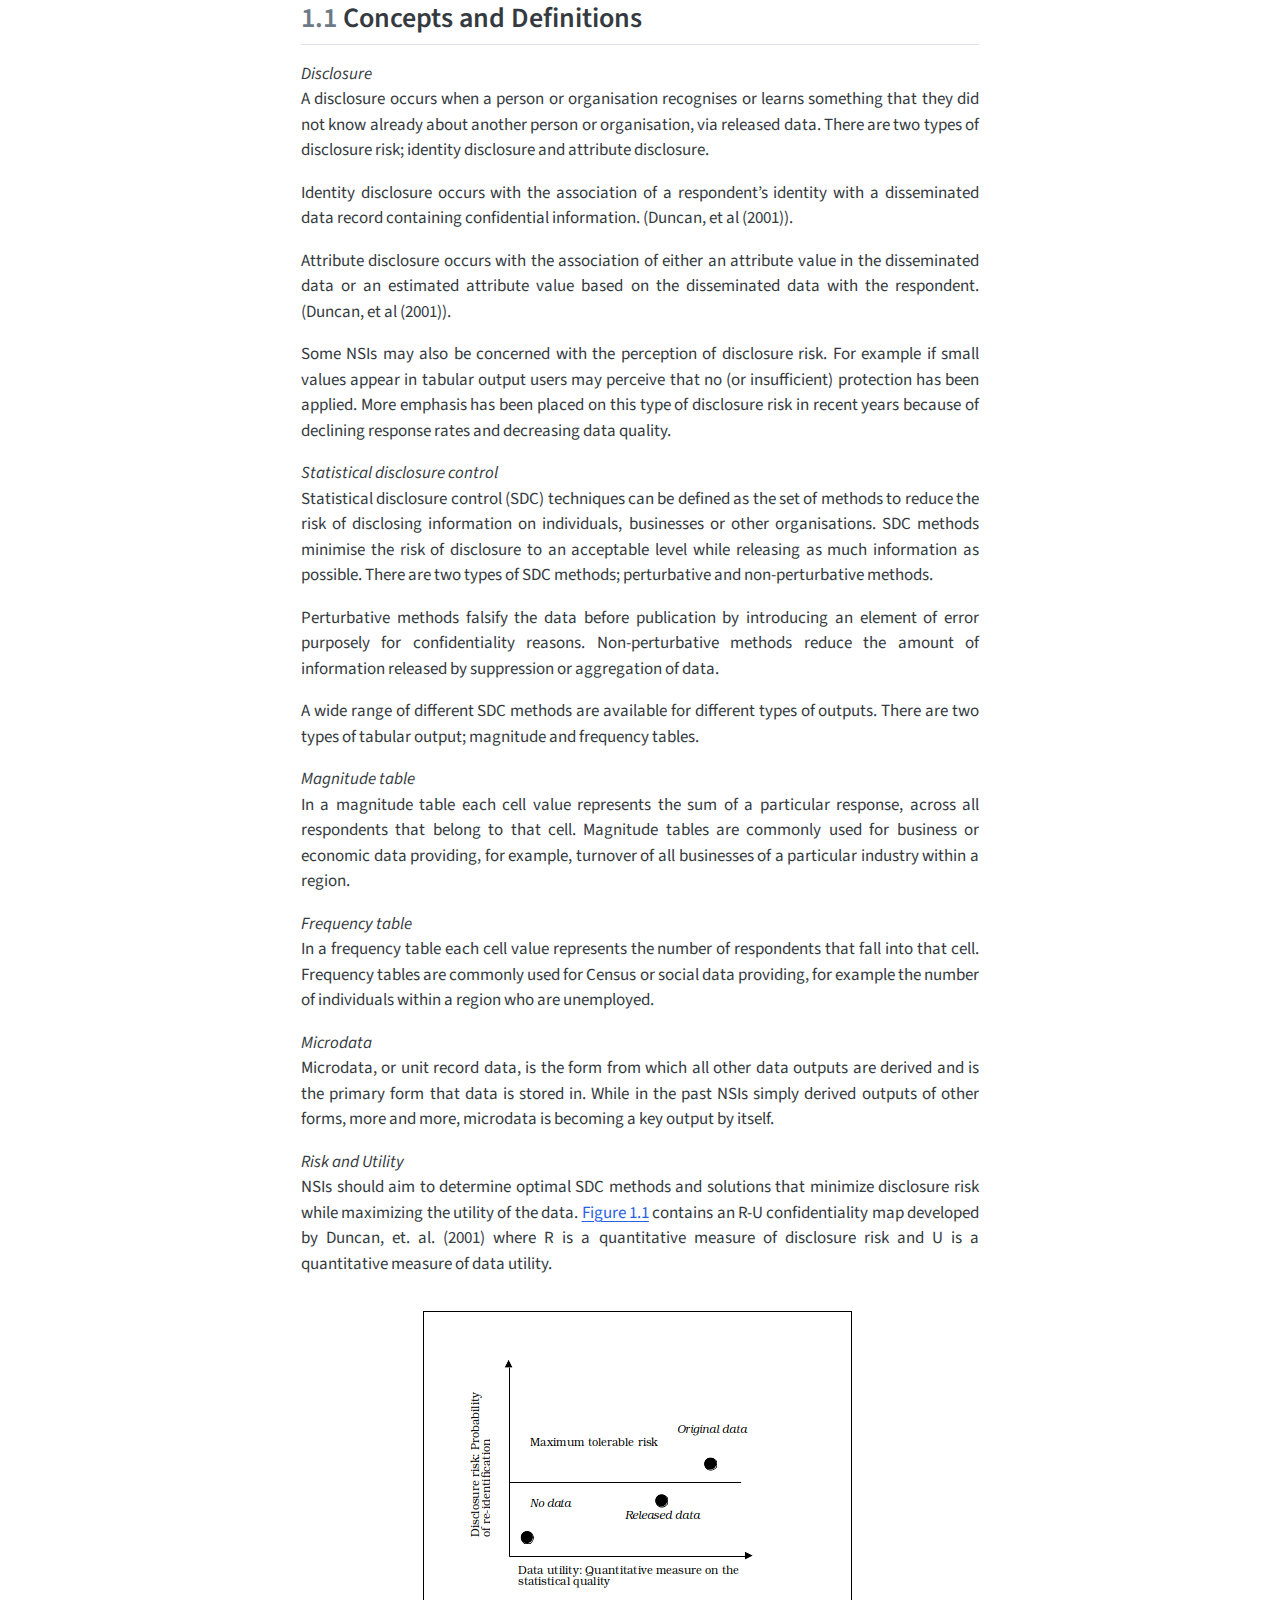
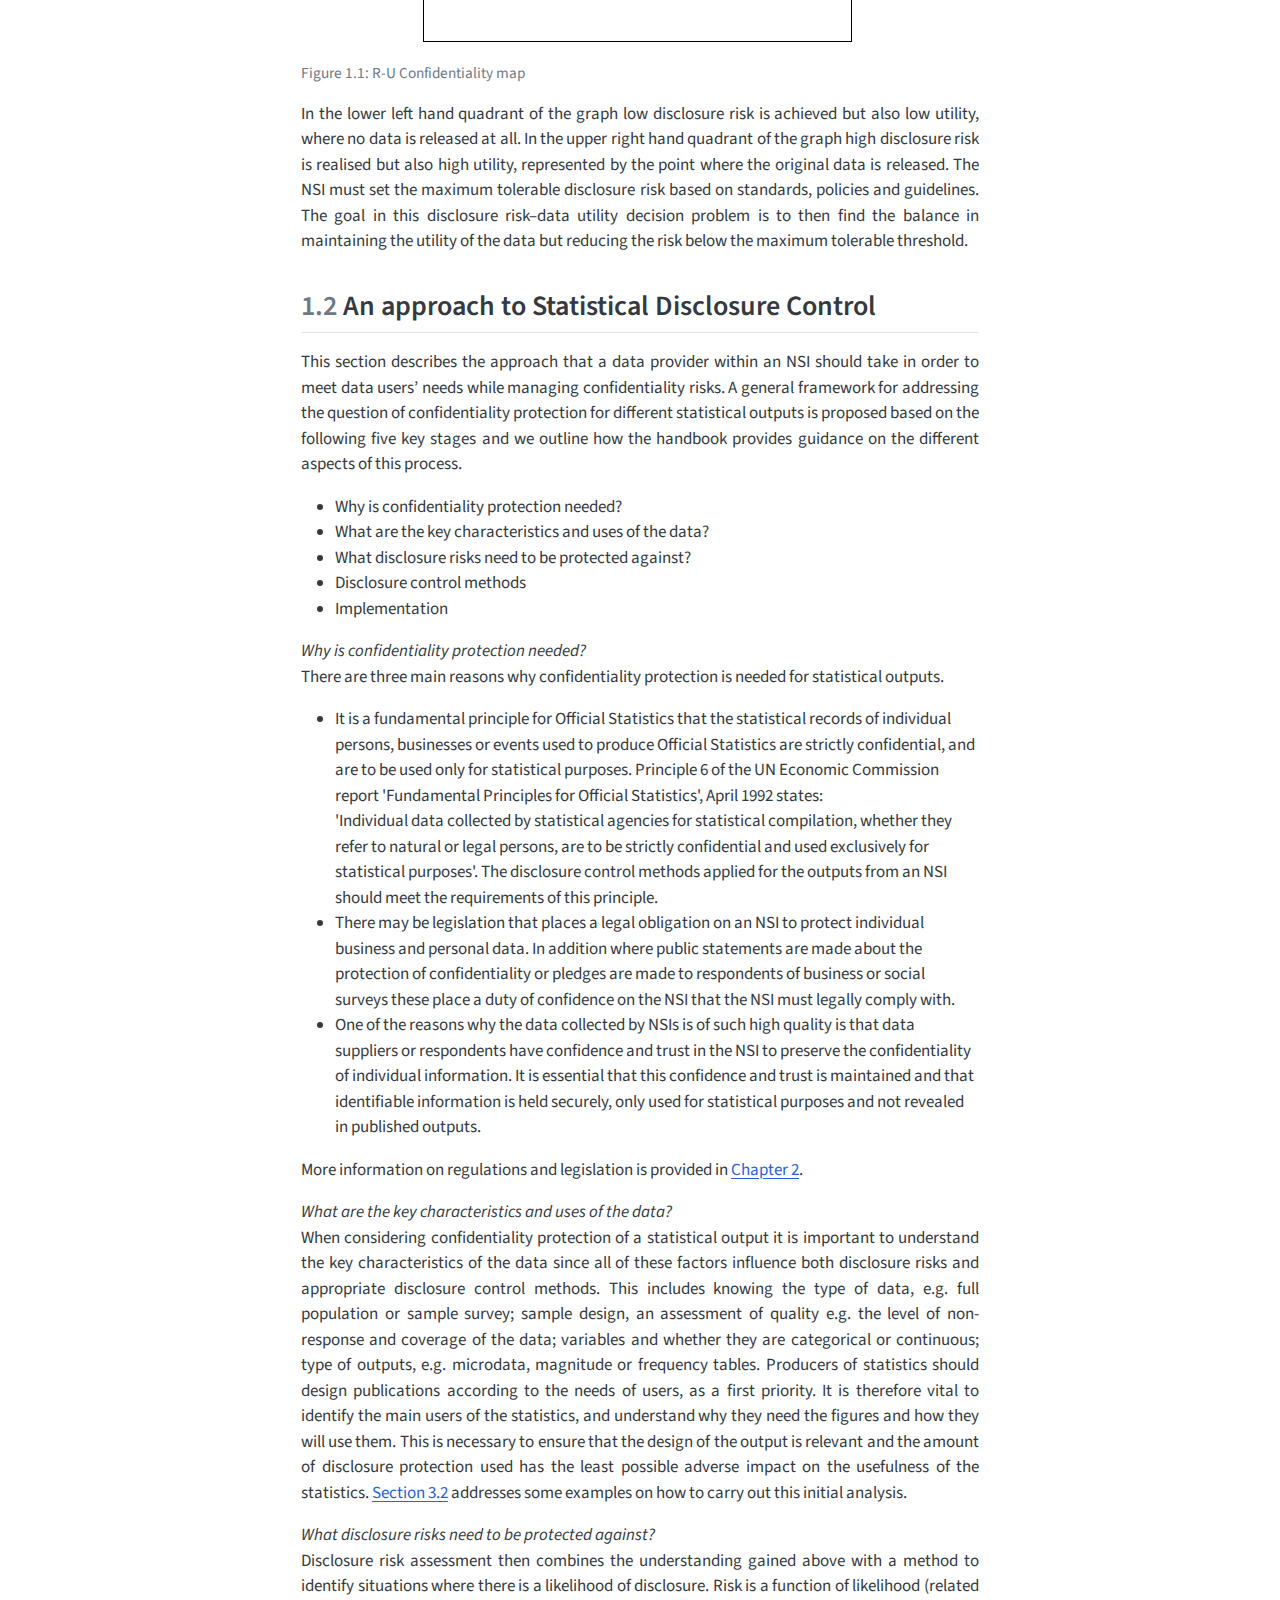
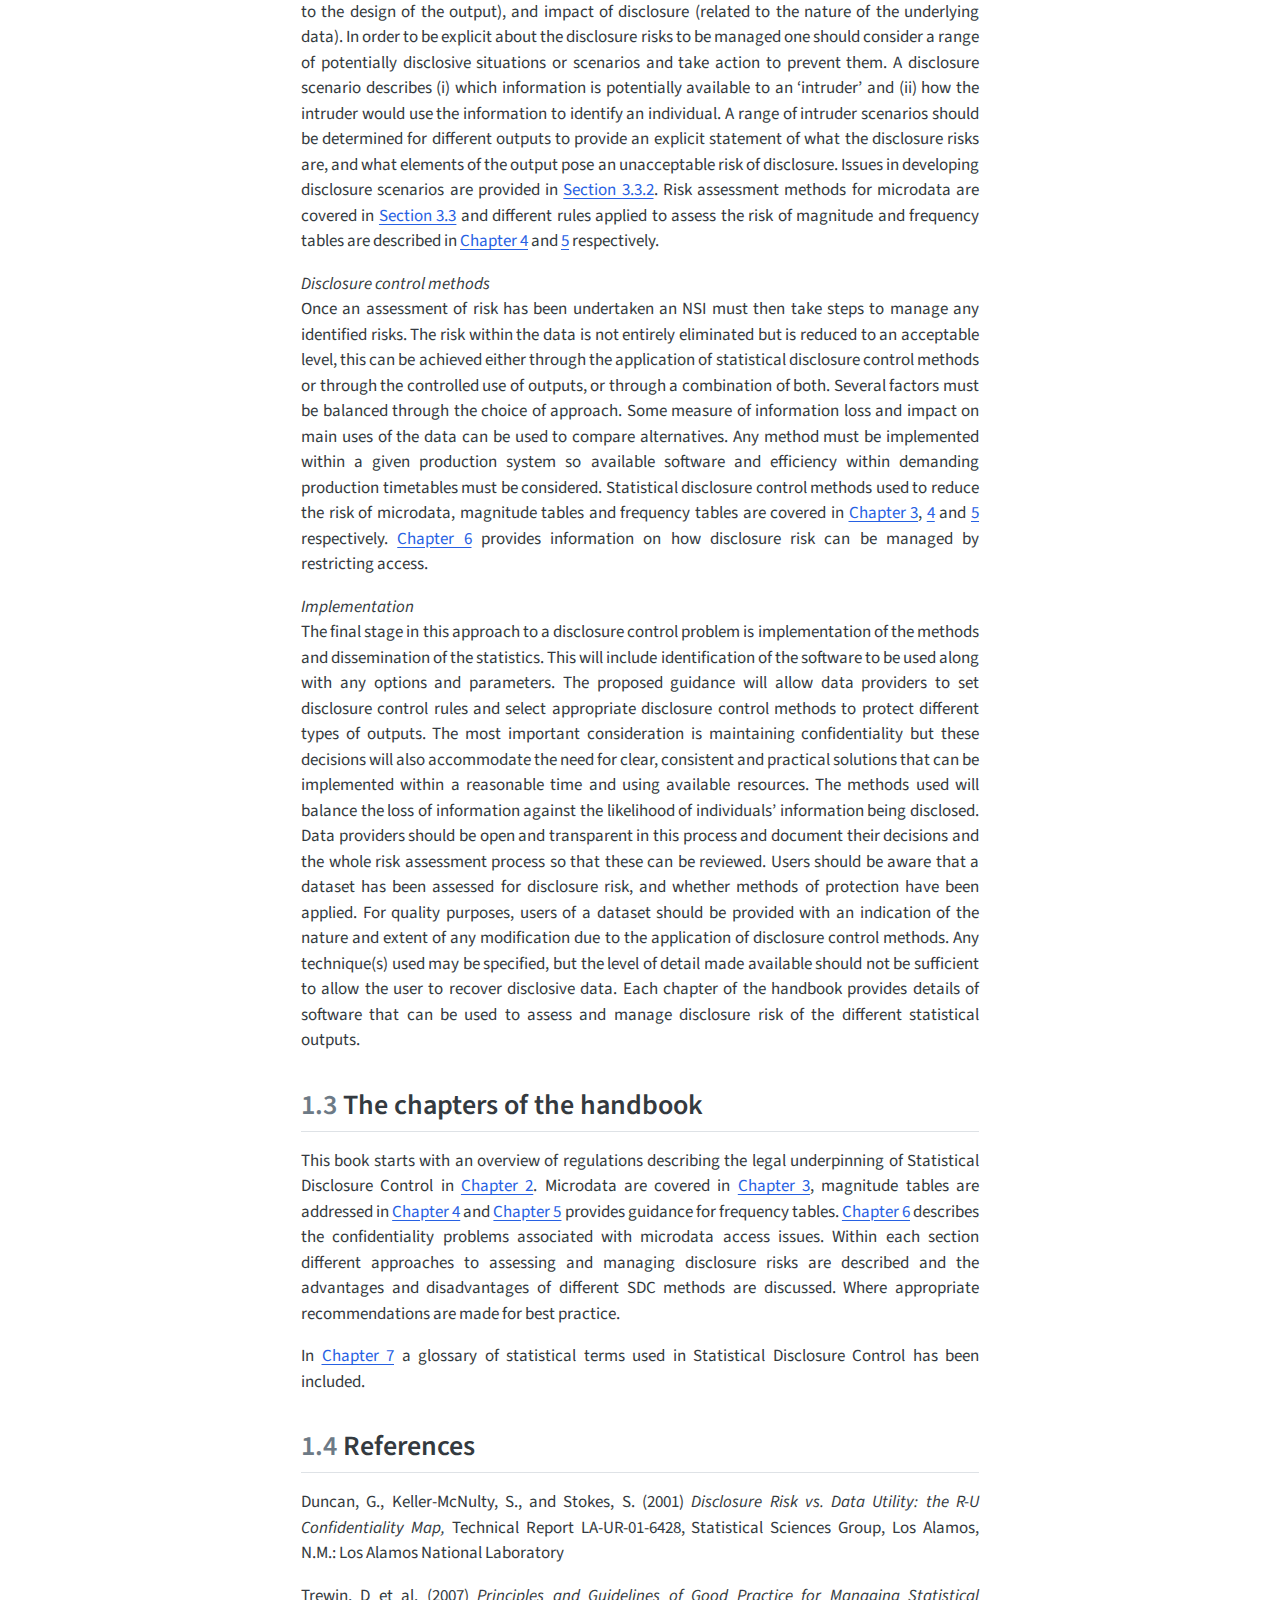
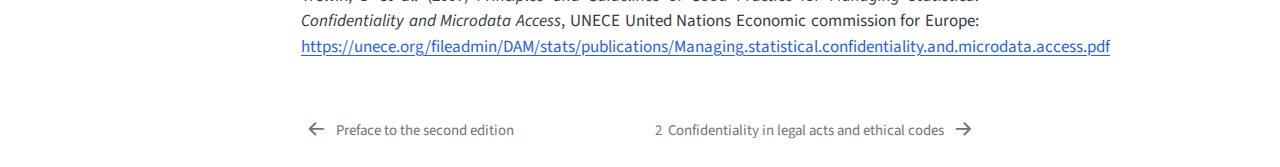
==== commit 33037219: "Built site for gh-pages" ====
--- a/01-Introduction.html
+++ b/01-Introduction.html
@@ -281,7 +281,7 @@
 <section id="references" class="level2" data-number="1.4">
 <h2 data-number="1.4" class="anchored" data-anchor-id="references"><span class="header-section-number">1.4</span> References</h2>
 <p>Duncan, G., Keller-McNulty, S., and Stokes, S. (2001) <em>Disclosure Risk vs.&nbsp;Data Utility: the R-U Confidentiality Map,</em> Technical Report LA-UR-01-6428, Statistical Sciences Group, Los Alamos, N.M.: Los Alamos National Laboratory</p>
-<p>Trewin, D et al.&nbsp;(2007) <em>Principles and Guidelines of Good Practice for Managing Statistical Confidentiality and Microdata Access</em>, UNECE United Nations Economic commission for Europe: <a href="https://unece.org/fileadmin/DAM/stats/publications/Managing.statistical.confidentiality.and.microdata.access.pdf"><u>https://unece.org/…/Managing.statistical.confidentiality.and.microdata.access.pdf</u></a></p>
+<p>Trewin, D et al.&nbsp;(2007) <em>Principles and Guidelines of Good Practice for Managing Statistical Confidentiality and Microdata Access</em>, UNECE United Nations Economic commission for Europe: <a href="https://unece.org/fileadmin/DAM/stats/publications/Managing.statistical.confidentiality.and.microdata.access.pdf">https://unece.org/fileadmin/DAM/stats/publications/Managing.statistical.confidentiality.and.microdata.access.pdf</a></p>
 
 
 </section>
